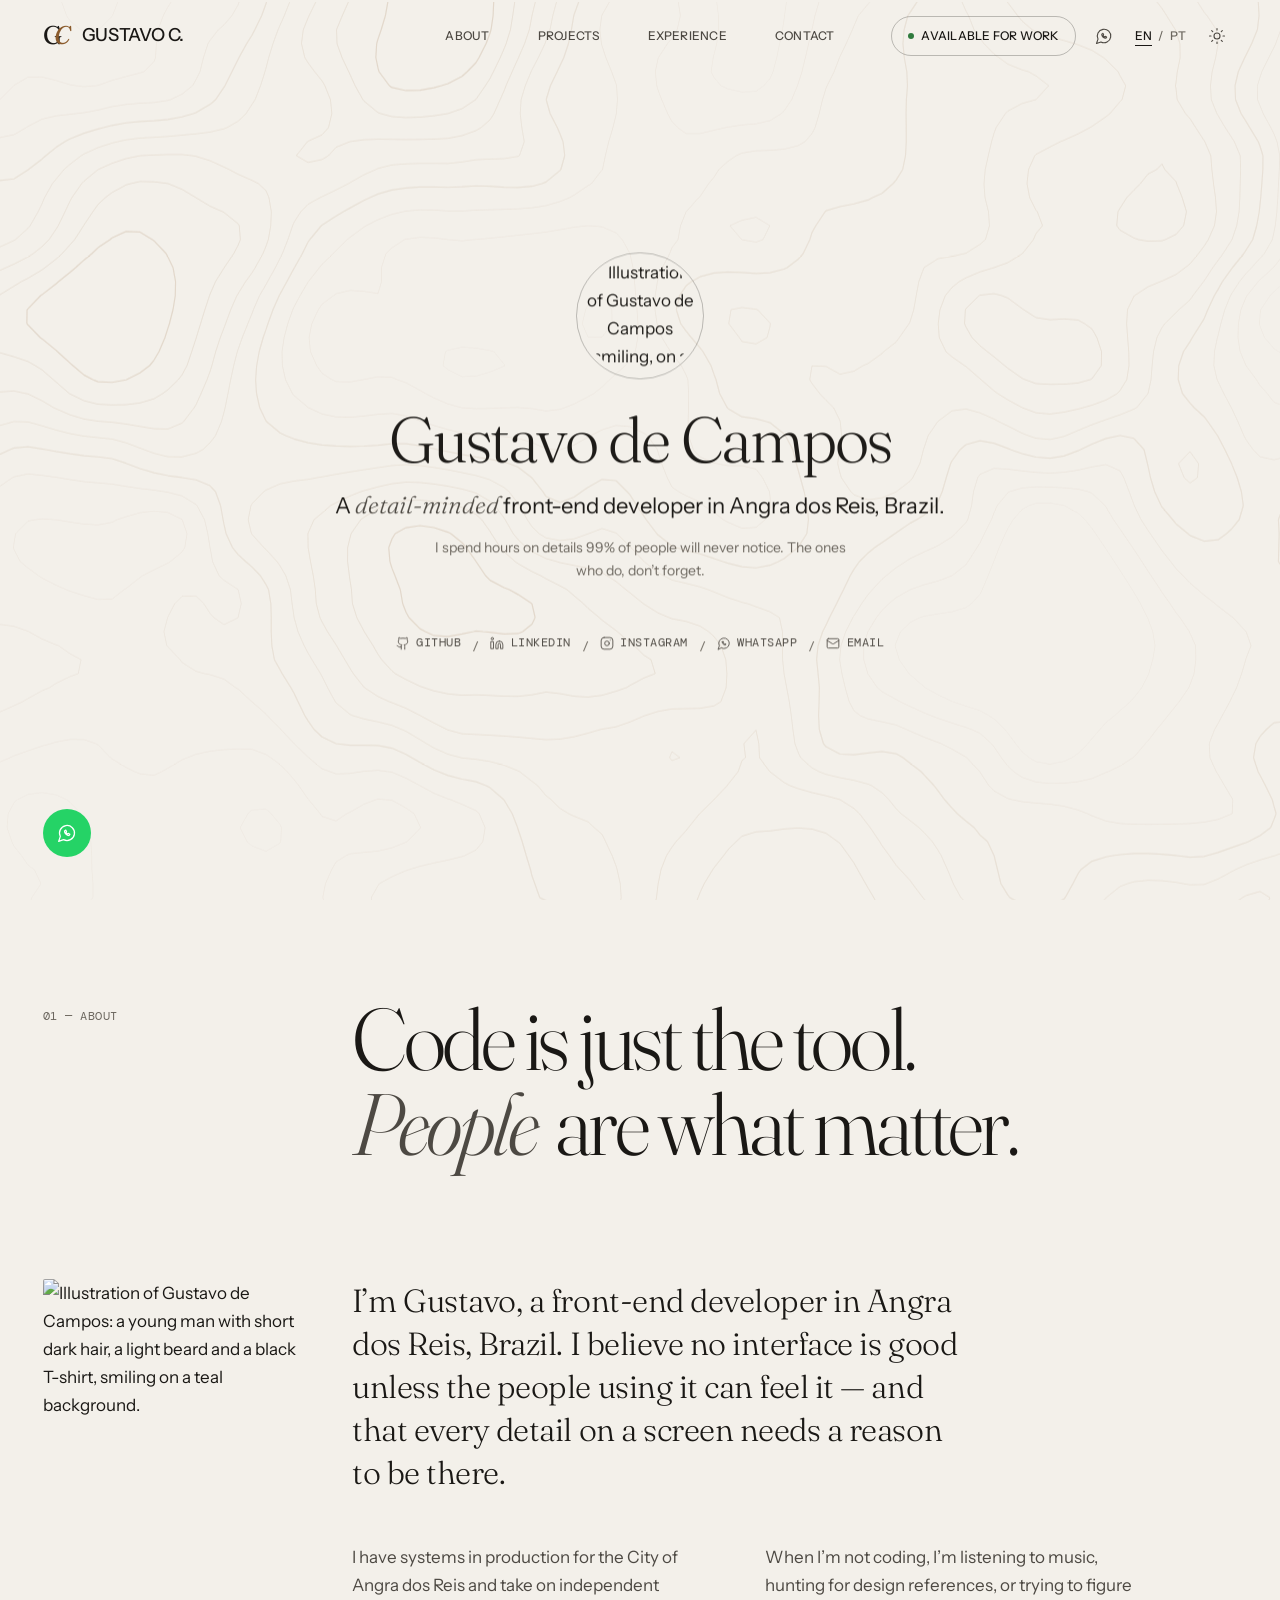
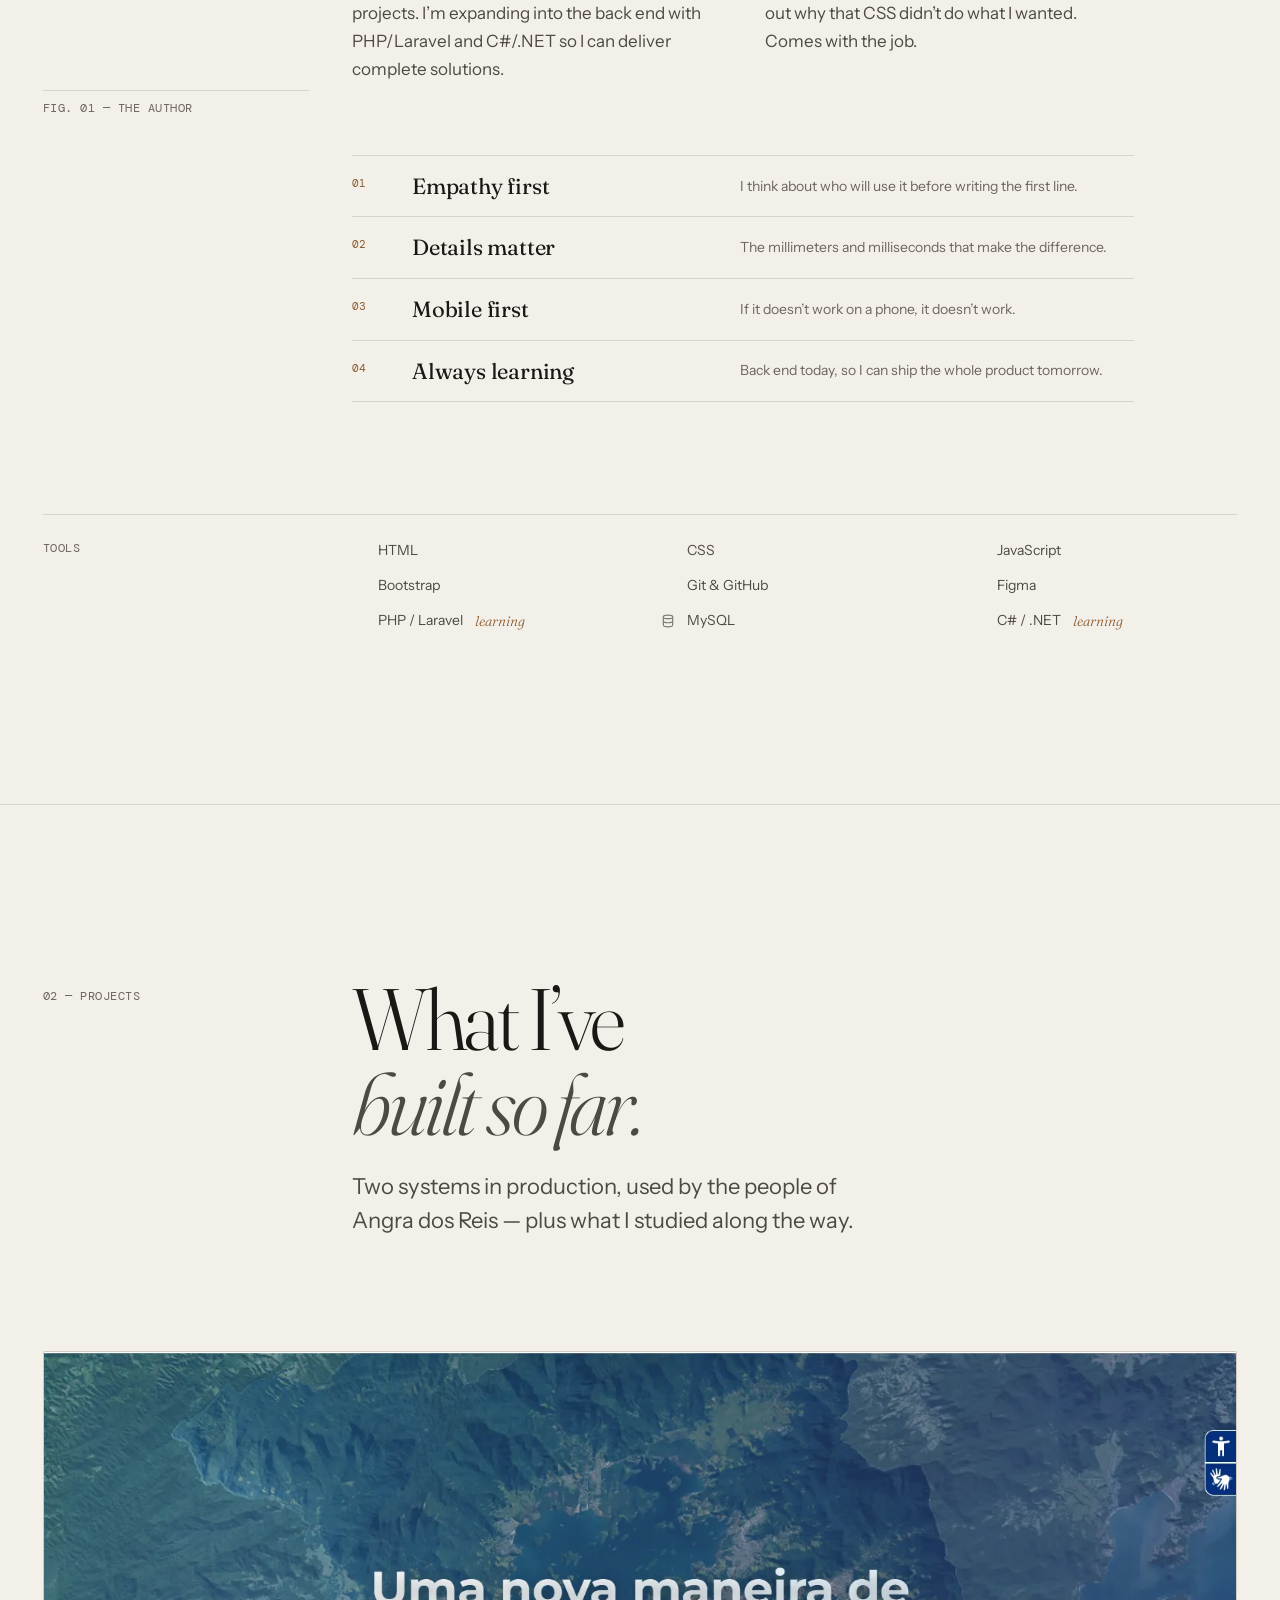
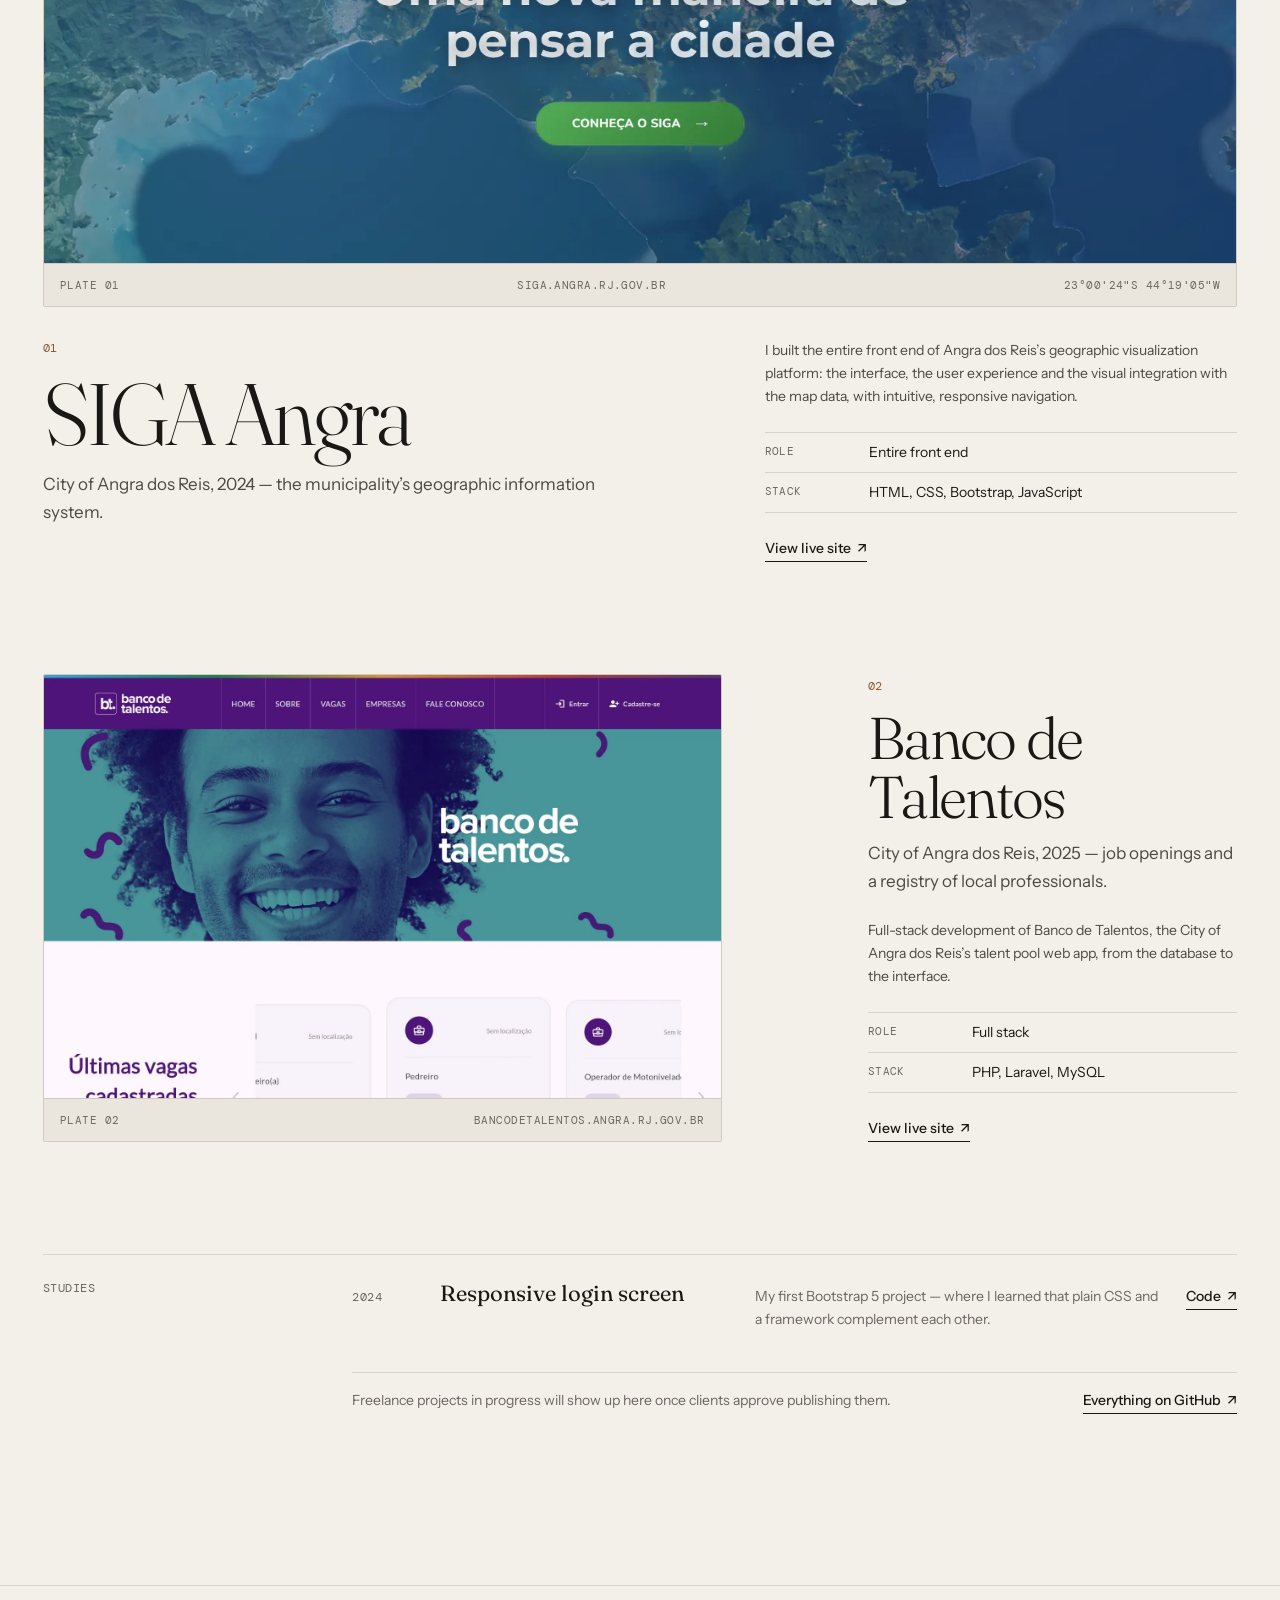
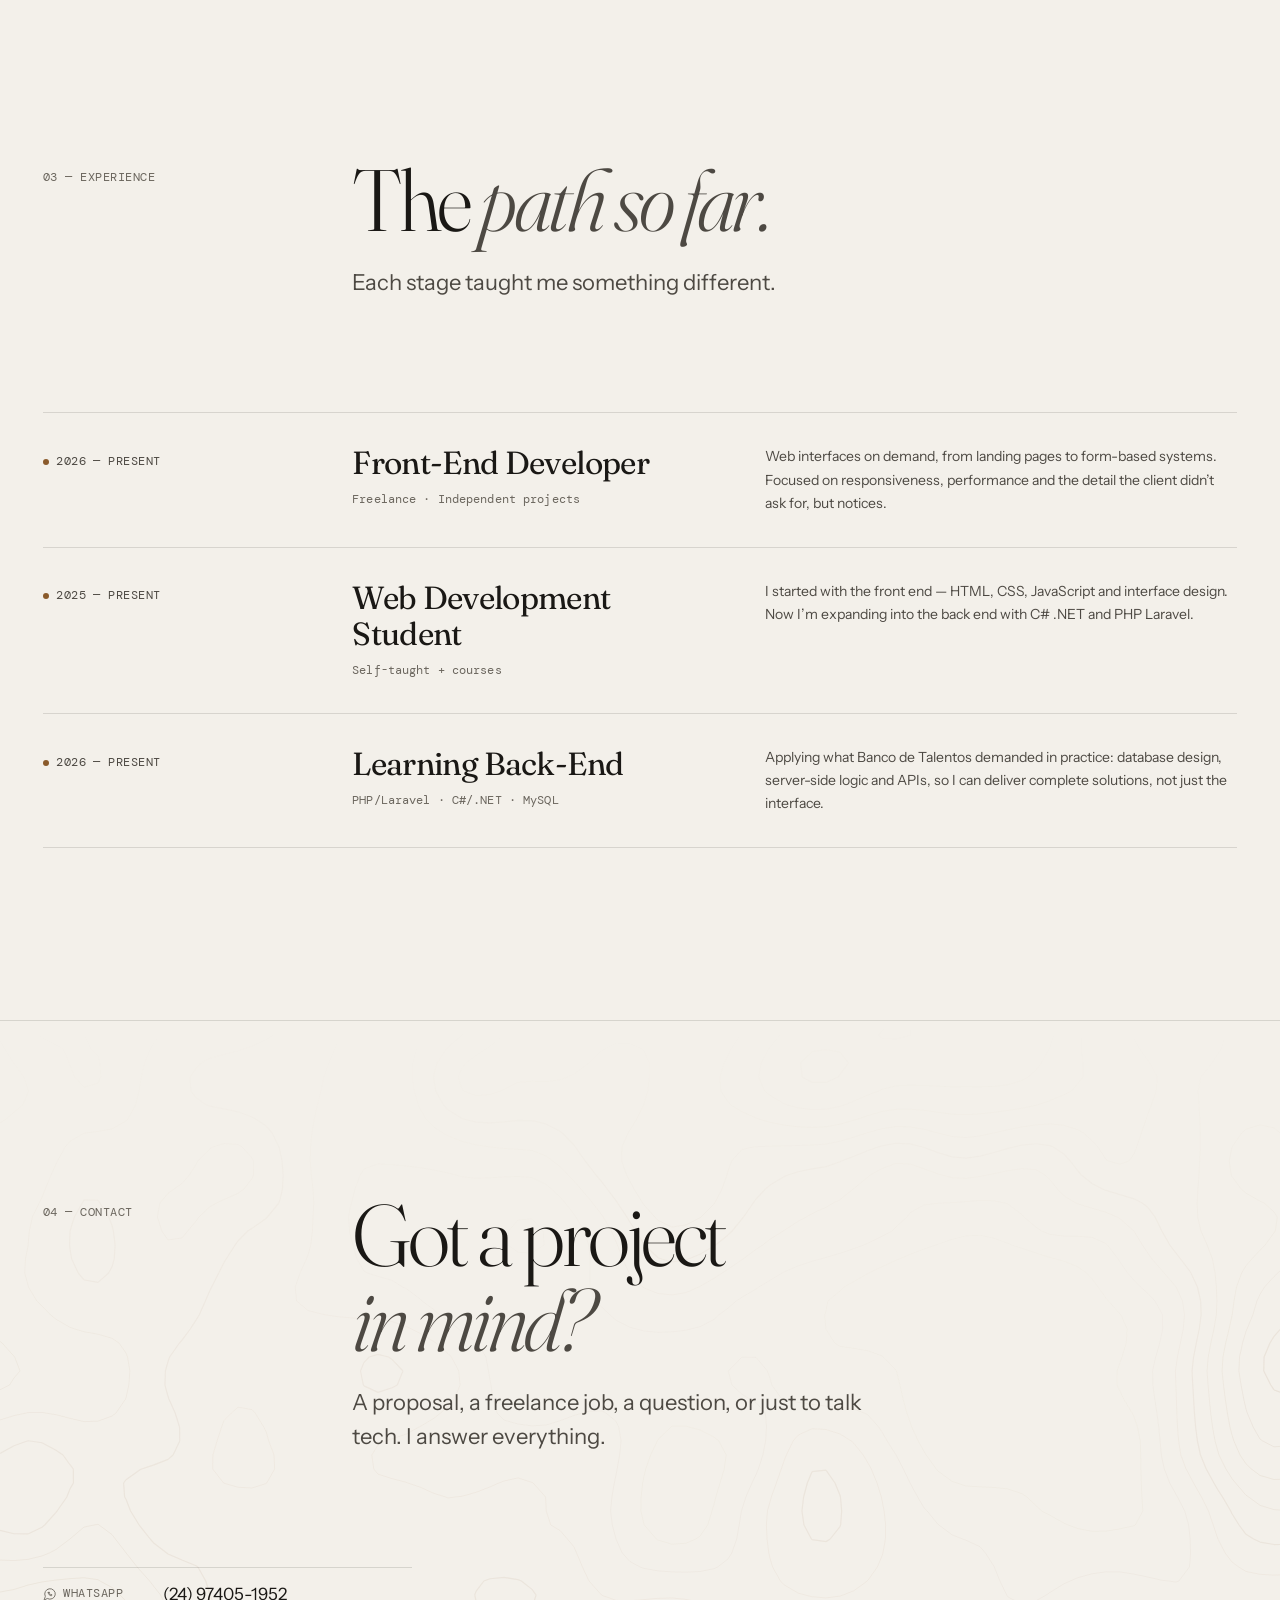
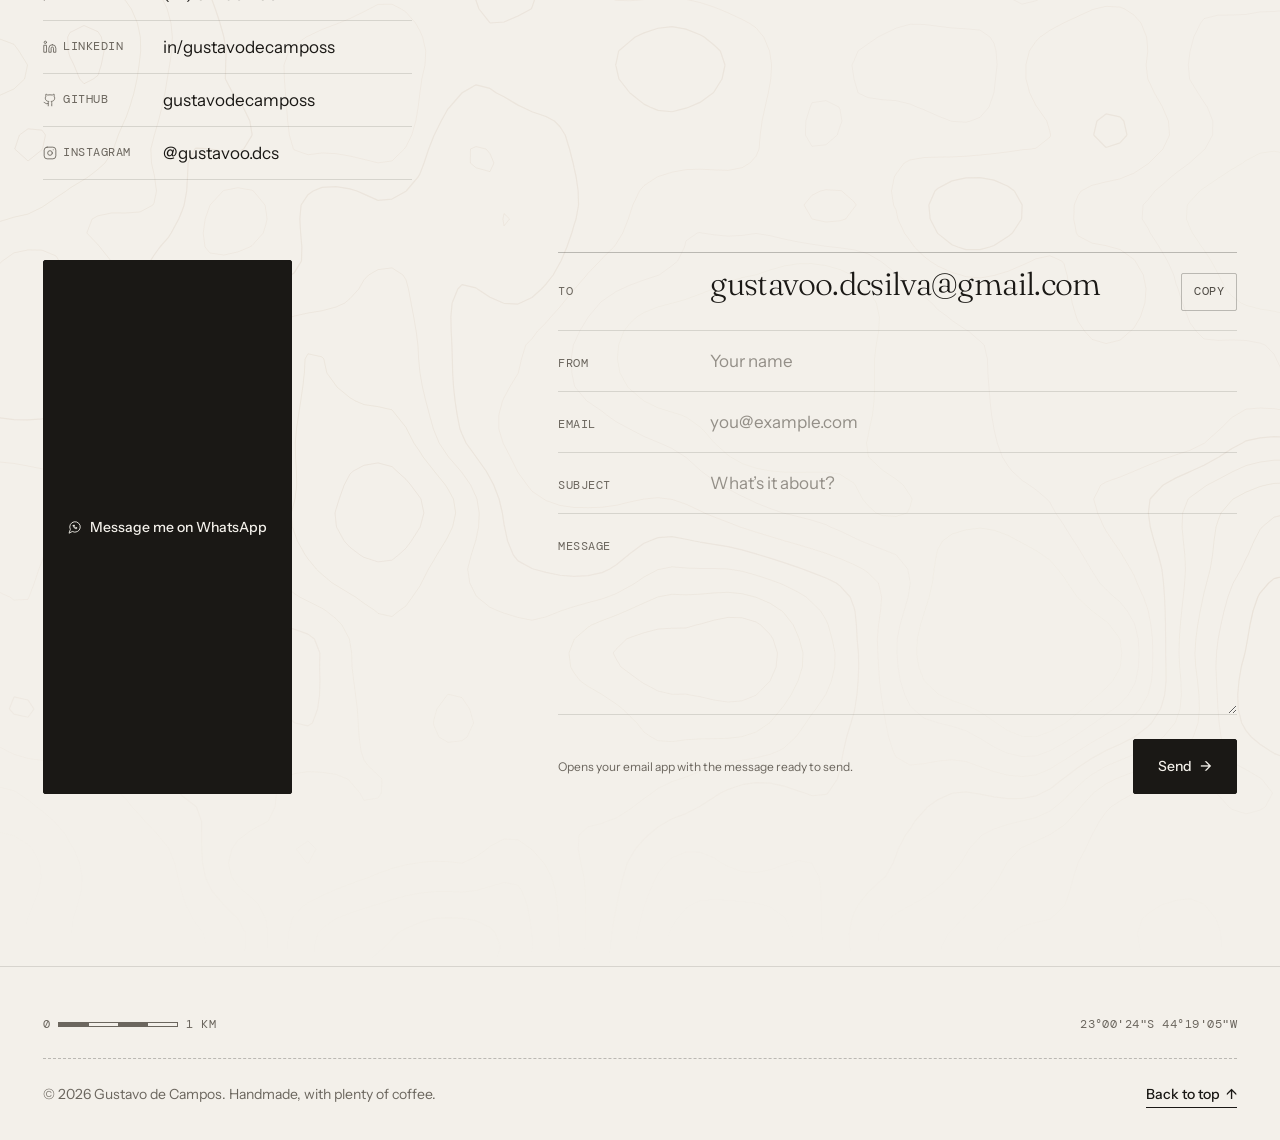
==== index.html @ 034ed523 "Add WhatsApp contact options in index.html, enhance styles for WhatsApp buttons in style.css, and up" ====
<!DOCTYPE html>
<html lang="en" data-theme="dark">

<head>
  <meta charset="UTF-8" />
  <meta name="viewport" content="width=device-width, initial-scale=1.0" />
  <!-- Textos em inglês (idioma padrão); i18n/*.js troca tudo que tem data-i18n* -->
  <title data-i18n="meta.title">Gustavo de Campos — Front-End Developer</title>
  <meta name="description" data-i18n-attr="content:meta.description"
    content="Gustavo de Campos is a front-end developer in Angra dos Reis, Brazil, building responsive, accessible web interfaces with care for the details." />
  <meta property="og:title" data-i18n-attr="content:meta.title" content="Gustavo de Campos — Front-End Developer" />
  <meta property="og:description" data-i18n-attr="content:meta.ogDescription" content="Responsive, accessible web interfaces, built with care for the details." />
  <meta property="og:type" content="website" />
  <meta property="og:locale" data-i18n-attr="content:meta.locale" content="en_US" />
  <meta property="og:locale:alternate" content="pt_BR" />
  <link rel="alternate" hreflang="en" href="https://gustavodecamposs.github.io/" />
  <link rel="alternate" hreflang="pt-BR" href="https://gustavodecamposs.github.io/?lang=pt" />
  <link rel="alternate" hreflang="x-default" href="https://gustavodecamposs.github.io/" />

  <link rel="preconnect" href="https://fonts.googleapis.com">
  <link rel="preconnect" href="https://fonts.gstatic.com" crossorigin>
  <link
    href="https://fonts.googleapis.com/css2?family=Fraunces:ital,opsz,wght@0,9..144,300..500;1,9..144,300..400&family=Instrument+Sans:wght@400..600&family=DM+Mono:wght@400;500&display=swap"
    rel="stylesheet">

  <!-- Tema, idioma e flags antes do CSS pintar -->
  <script>
    !function () {
      var d = document.documentElement;
      try {
        var s = localStorage.getItem('theme');
        d.setAttribute('data-theme', s || (matchMedia('(prefers-color-scheme: light)').matches ? 'light' : 'dark'));
        // Idioma: ?lang= na URL > escolha salva > inglês. Em PT, esconde a página até trocar os textos
        var q = /[?&]lang=(en|pt)\b/.exec(location.search);
        if ((q ? q[1] : localStorage.getItem('lang')) === 'pt') {
          d.lang = 'pt-BR';
          d.classList.add('i18n-pending');
          setTimeout(function () { d.classList.remove('i18n-pending'); }, 2500);
        }
      } catch (e) { }
      d.classList.add('js');
      if (!matchMedia('(prefers-reduced-motion: reduce)').matches) d.classList.add('motion');
    }();
  </script>

  <link rel="stylesheet" href="style.css" />
  <link rel="icon" href="./img/icone-portfolio.png" type="image/png" />
</head>

<body>
  <a class="skip-link" href="#conteudo" data-i18n="skip">Skip to content</a>

  <!-- Ícones de contato: traço fino, como os do tema. Usados com <use href="#i-..."> -->
  <svg width="0" height="0" style="position:absolute" aria-hidden="true">
    <symbol id="i-github" viewBox="0 0 24 24">
      <path d="M15 22v-4a4.8 4.8 0 0 0-1-3.5c3 0 6-2 6-5.5.08-1.25-.27-2.48-1-3.5.28-1.15.28-2.35 0-3.5 0 0-1 0-3 1.5-2.64-.5-5.36-.5-8 0C6 2 5 2 5 2c-.3 1.15-.3 2.35 0 3.5A5.4 5.4 0 0 0 4 9c0 3.5 3 5.5 6 5.5-.39.49-.68 1.05-.85 1.65-.17.6-.22 1.23-.15 1.85v4" />
      <path d="M9 18c-4.51 2-5-2-7-2" />
    </symbol>
    <symbol id="i-linkedin" viewBox="0 0 24 24">
      <path d="M16 8a6 6 0 0 1 6 6v7h-4v-7a2 2 0 0 0-4 0v7h-4v-7a6 6 0 0 1 6-6z" />
      <rect x="2" y="9" width="4" height="12" />
      <circle cx="4" cy="4" r="2" />
    </symbol>
    <symbol id="i-instagram" viewBox="0 0 24 24">
      <rect x="2" y="2" width="20" height="20" rx="5" />
      <circle cx="12" cy="12" r="4" />
      <path d="M17.5 6.5h.01" />
    </symbol>
    <symbol id="i-whatsapp" viewBox="0 0 24 24">
      <path d="M7.9 20A9 9 0 1 0 4 16.1L2 22z" />
      <path d="M9 9.5c0 3 2.5 5.5 5.5 5.5l1-1.5-2-1-1 .8a4 4 0 0 1-1.8-1.8l.8-1-1-2L9 9.5z" />
    </symbol>
    <symbol id="i-mail" viewBox="0 0 24 24">
      <rect x="2" y="4" width="20" height="16" rx="2" />
      <path d="m22 7-8.97 5.7a1.94 1.94 0 0 1-2.06 0L2 7" />
    </symbol>
    <symbol id="i-up" viewBox="0 0 24 24">
      <path d="M12 19V5M6 11l6-6 6 6" />
    </symbol>
  </svg>

  <!-- ─── HEADER ─────────────────────────────────────── -->
  <header class="site-header" id="siteHeader">
    <nav class="nav wrap" aria-label="Main" data-i18n-attr="aria-label:nav.label">
      <a class="brand" href="#inicio" aria-label="Gustavo de Campos, home" data-i18n-attr="aria-label:nav.home">
        <span class="brand-mark" aria-hidden="true">G<em>C</em></span>
        <span class="brand-name">Gustavo C.</span>
      </a>

      <ul class="nav-links">
        <li><a href="#sobre" data-nav data-i18n="nav.about">About</a></li>
        <li><a href="#projetos" data-nav data-i18n="nav.projects">Projects</a></li>
        <li><a href="#experiencia" data-nav data-i18n="nav.experience">Experience</a></li>
        <li><a href="#contato" data-nav data-i18n="nav.contact">Contact</a></li>
      </ul>

      <div class="nav-tools">
        <a class="nav-pill" href="#contato"><i aria-hidden="true"></i><span data-i18n="nav.available">Available for work</span></a>
        <a class="nav-wpp" href="https://wa.me/5524974051952?text=Hi%2C%20I%20saw%20your%20portfolio%20and%20would%20like%20to%20talk!"
          target="_blank" rel="noopener" aria-label="WhatsApp" data-i18n-attr="href:contact.whatsapp">
          <svg class="ico" aria-hidden="true"><use href="#i-whatsapp" /></svg>
        </a>
        <!-- Cada botão se anuncia no próprio idioma; aria-pressed marca o ativo -->
        <div class="lang" role="group" aria-label="Language" data-i18n-attr="aria-label:lang.label">
          <button class="lang-btn" type="button" data-lang="en" lang="en" aria-label="English" aria-pressed="true">EN</button>
          <span aria-hidden="true">/</span>
          <button class="lang-btn" type="button" data-lang="pt" lang="pt-BR" aria-label="Português" aria-pressed="false">PT</button>
        </div>
        <button class="theme-btn" id="themeToggle" type="button" aria-label="Switch to light theme">
          <svg class="i-moon" viewBox="0 0 24 24" aria-hidden="true">
            <path d="M20 14.5A8 8 0 0 1 9.5 4a8 8 0 1 0 10.5 10.5z" />
          </svg>
          <svg class="i-sun" viewBox="0 0 24 24" aria-hidden="true">
            <circle cx="12" cy="12" r="4" />
            <path d="M12 2v2M12 20v2M2 12h2M20 12h2M4.9 4.9l1.4 1.4M17.7 17.7l1.4 1.4M4.9 19.1l1.4-1.4M17.7 6.3l1.4-1.4" />
          </svg>
        </button>
        <button class="menu-btn" id="menuBtn" type="button" aria-expanded="false" aria-controls="mobileMenu">
          <span class="menu-btn-open" data-i18n="menu.open">Menu</span><span class="menu-btn-close" data-i18n="menu.close">Close</span>
        </button>
      </div>
    </nav>
  </header>

  <div class="mobile-menu" id="mobileMenu" hidden>
    <ol class="mobile-links">
      <li><a href="#sobre"><span class="mono">01</span><span data-i18n="nav.about">About</span></a></li>
      <li><a href="#projetos"><span class="mono">02</span><span data-i18n="nav.projects">Projects</span></a></li>
      <li><a href="#experiencia"><span class="mono">03</span><span data-i18n="nav.experience">Experience</span></a></li>
      <li><a href="#contato"><span class="mono">04</span><span data-i18n="nav.contact">Contact</span></a></li>
    </ol>
    <div class="mobile-foot mono">
      <a href="mailto:gustavoo.dcsilva@gmail.com">gustavoo.dcsilva@gmail.com</a>
      <span>23°00'24"S 44°19'05"W</span>
    </div>
  </div>

  <main id="conteudo">

    <!-- ─── HERO ─────────────────────────────────────── -->
    <section class="hero" id="inicio" aria-labelledby="hero-title">
      <!-- Fundo: estrelas na posição real do céu sobre Angra dos Reis neste momento -->
      <!-- Tema claro: no lugar do céu, o relevo em curvas de nível (de dia, o mapa) -->
      <div class="hero-bg" aria-hidden="true"><canvas id="stars"></canvas><canvas id="topo"></canvas></div>

      <div class="hero-stage wrap">
        <img class="hero-avatar" src="img/eu.webp" width="1024" height="1536" decoding="async" fetchpriority="high"
          alt="Illustration of Gustavo de Campos smiling, on a teal background." data-i18n-attr="alt:hero.avatarAlt" />

        <h1 class="hero-title" id="hero-title">
          <span class="hl-in" data-split>Gustavo de Campos</span>
        </h1>

        <p class="hero-role" data-i18n-html="hero.role">A <em>detail-minded</em> front-end developer in Angra dos Reis, Brazil.</p>
        <p class="hero-note" data-i18n="hero.note">I spend hours on details 99% of people will never notice. The ones who do, don’t forget.</p>

        <ul class="hero-links mono">
          <li><a href="https://github.com/gustavodecamposs" target="_blank" rel="noopener"><svg class="ico" aria-hidden="true"><use href="#i-github" /></svg>GitHub</a></li>
          <li><a href="https://www.linkedin.com/in/gustavodecamposs/" target="_blank" rel="noopener"><svg class="ico" aria-hidden="true"><use href="#i-linkedin" /></svg>LinkedIn</a></li>
          <li><a href="https://www.instagram.com/gustavoo.dcs/" target="_blank" rel="noopener"><svg class="ico" aria-hidden="true"><use href="#i-instagram" /></svg>Instagram</a></li>
          <li><a href="https://wa.me/5524974051952?text=Hi%2C%20I%20saw%20your%20portfolio%20and%20would%20like%20to%20talk!" target="_blank" rel="noopener" data-i18n-attr="href:contact.whatsapp"><svg class="ico" aria-hidden="true"><use href="#i-whatsapp" /></svg>WhatsApp</a></li>
          <li><a href="mailto:gustavoo.dcsilva@gmail.com"><svg class="ico" aria-hidden="true"><use href="#i-mail" /></svg><span data-i18n="contact.email">Email</span></a></li>
        </ul>
      </div>
    </section>

    <!-- ─── SOBRE ────────────────────────────────────── -->
    <section class="sec" id="sobre" aria-labelledby="sobre-title">
      <div class="wrap">
        <header class="sec-head" data-reveal>
          <p class="sec-index mono" data-i18n="about.index">01 — About</p>
          <h2 class="sec-title" id="sobre-title">
            <span class="ln"><span data-i18n="about.title1">Code is just the tool.</span></span>
            <span class="ln"><span data-i18n-html="about.title2"><em>People</em> are what matter.</span></span>
          </h2>
        </header>

        <div class="about">
          <figure class="about-fig" data-reveal>
            <img src="img/eu.webp" width="1024" height="1536" loading="lazy" decoding="async"
              alt="Illustration of Gustavo de Campos: a young man with short dark hair, a light beard and a black T-shirt, smiling on a teal background."
              data-i18n-attr="alt:about.photoAlt" />
            <figcaption class="mono" data-i18n="about.caption">Fig. 01 — the author</figcaption>
          </figure>

          <div class="about-text">
            <p class="about-lead" data-i18n="about.lead">
              I’m Gustavo, a front-end developer in Angra dos Reis, Brazil. I believe no interface is good unless
              the people using it can feel it — and that every detail on a screen needs a reason to be there.
            </p>
            <p data-i18n="about.p1">
              I have systems in production for the City of Angra dos Reis and take on independent projects. I’m
              expanding into the back end with PHP/Laravel and C#/.NET so I can deliver complete solutions.
            </p>
            <p data-i18n="about.p2">
              When I’m not coding, I’m listening to music, hunting for design references, or trying to figure out
              why that CSS didn’t do what I wanted. Comes with the job.
            </p>

            <ol class="principles">
              <li>
                <h3 data-i18n="about.pr1.title">Empathy first</h3>
                <p data-i18n="about.pr1.text">I think about who will use it before writing the first line.</p>
              </li>
              <li>
                <h3 data-i18n="about.pr2.title">Details matter</h3>
                <p data-i18n="about.pr2.text">The millimeters and milliseconds that make the difference.</p>
              </li>
              <li>
                <h3 data-i18n="about.pr3.title">Mobile first</h3>
                <p data-i18n="about.pr3.text">If it doesn’t work on a phone, it doesn’t work.</p>
              </li>
              <li>
                <h3 data-i18n="about.pr4.title">Always learning</h3>
                <p data-i18n="about.pr4.text">Back end today, so I can ship the whole product tomorrow.</p>
              </li>
            </ol>
          </div>
        </div>

        <div class="stack">
          <p class="stack-label mono" data-i18n="stack.label">Tools</p>
          <ul class="stack-list">
            <li><i style="--i:url(img/stack/html5.svg)" aria-hidden="true"></i>HTML</li>
            <li><i style="--i:url(img/stack/css3.svg)" aria-hidden="true"></i>CSS</li>
            <li><i style="--i:url(img/stack/javascript.svg)" aria-hidden="true"></i>JavaScript</li>
            <li><i style="--i:url(img/stack/bootstrap.svg)" aria-hidden="true"></i>Bootstrap</li>
            <li><i style="--i:url(img/stack/git.svg)" aria-hidden="true"></i>Git &amp; GitHub</li>
            <li><i style="--i:url(img/stack/figma.svg)" aria-hidden="true"></i>Figma</li>
            <li><i style="--i:url(img/stack/php.svg)" aria-hidden="true"></i>PHP / Laravel <em data-i18n="stack.learning">learning</em></li>
            <li><i style="--i:url(img/stack/sql.svg)" aria-hidden="true"></i>MySQL</li>
            <li><i style="--i:url(img/stack/dotnet.svg)" aria-hidden="true"></i>C# / .NET <em data-i18n="stack.learning">learning</em></li>
          </ul>
        </div>
      </div>
    </section>

    <!-- ─── PROJETOS ─────────────────────────────────── -->
    <section class="sec" id="projetos" aria-labelledby="projetos-title">
      <div class="wrap">
        <header class="sec-head" data-reveal>
          <p class="sec-index mono" data-i18n="projects.index">02 — Projects</p>
          <h2 class="sec-title" id="projetos-title">
            <span class="ln"><span data-i18n="projects.title1">What I’ve</span></span>
            <span class="ln"><span data-i18n-html="projects.title2"><em>built so far.</em></span></span>
          </h2>
          <p class="sec-lede" data-i18n="projects.lede">
            Two systems in production, used by the people of Angra dos Reis — plus what I studied along the way.
          </p>
        </header>

        <ol class="cases">

          <li class="case case--feature" data-reveal>
            <a class="plate" href="https://siga.angra.rj.gov.br/" target="_blank" rel="noopener" tabindex="-1" aria-hidden="true">
              <img src="img/projetos/siga.webp" width="1600" height="1000" loading="lazy" decoding="async" alt="" />
              <span class="plate-meta mono">
                <span data-i18n="projects.plate1">Plate 01</span><span>siga.angra.rj.gov.br</span><span>23°00'24"S 44°19'05"W</span>
              </span>
            </a>
            <div class="case-info">
              <div class="case-head">
                <p class="case-num mono">01</p>
                <h3 class="case-title">SIGA Angra</h3>
                <p class="case-kicker" data-i18n="siga.kicker">City of Angra dos Reis, 2024 — the municipality’s geographic information system.</p>
              </div>
              <div class="case-body">
                <p class="case-desc" data-i18n="siga.desc">
                  I built the entire front end of Angra dos Reis’s geographic visualization platform: the interface,
                  the user experience and the visual integration with the map data, with intuitive, responsive
                  navigation.
                </p>
                <dl class="facts">
                  <div><dt data-i18n="projects.role">Role</dt><dd data-i18n="siga.role">Entire front end</dd></div>
                  <div><dt data-i18n="projects.stack">Stack</dt><dd>HTML, CSS, Bootstrap, JavaScript</dd></div>
                </dl>
                <p class="case-links">
                  <a class="link-arrow" href="https://siga.angra.rj.gov.br/" target="_blank" rel="noopener" data-i18n-html="projects.live">View live site <span aria-hidden="true">↗</span></a>
                </p>
              </div>
            </div>
          </li>

          <li class="case" data-reveal>
            <a class="plate" href="https://bancodetalentos.angra.rj.gov.br/home/" target="_blank" rel="noopener" tabindex="-1" aria-hidden="true">
              <img src="img/projetos/banco-talentos.webp" width="1600" height="1000" loading="lazy" decoding="async" alt="" />
              <span class="plate-meta mono">
                <span data-i18n="projects.plate2">Plate 02</span><span>bancodetalentos.angra.rj.gov.br</span>
              </span>
            </a>
            <div class="case-info">
              <div class="case-head">
                <p class="case-num mono">02</p>
                <h3 class="case-title">Banco de Talentos</h3>
                <p class="case-kicker" data-i18n="talentos.kicker">City of Angra dos Reis, 2025 — job openings and a registry of local professionals.</p>
              </div>
              <div class="case-body">
                <p class="case-desc" data-i18n="talentos.desc">
                  Full-stack development of Banco de Talentos, the City of Angra dos Reis’s talent pool web app,
                  from the database to the interface.
                </p>
                <dl class="facts">
                  <div><dt data-i18n="projects.role">Role</dt><dd data-i18n="talentos.role">Full stack</dd></div>
                  <div><dt data-i18n="projects.stack">Stack</dt><dd>PHP, Laravel, MySQL</dd></div>
                </dl>
                <p class="case-links">
                  <a class="link-arrow" href="https://bancodetalentos.angra.rj.gov.br/home/" target="_blank" rel="noopener" data-i18n-html="projects.live">View live site <span aria-hidden="true">↗</span></a>
                </p>
              </div>
            </div>
          </li>

        </ol>

        <div class="studies">
          <p class="studies-label mono" data-i18n="studies.label">Studies</p>
          <ul class="studies-list">
            <li>
              <span class="study-year mono">2024</span>
              <span class="study-title" data-i18n="studies.loginTitle">Responsive login screen</span>
              <span class="study-note" data-i18n="studies.loginNote">My first Bootstrap 5 project — where I learned that plain CSS and a framework complement each other.</span>
              <a class="link-arrow" href="https://github.com/gustavodecamposs/Projeto-tela-de-login-com-bootstrap" target="_blank" rel="noopener" data-i18n-html="studies.code">Code <span aria-hidden="true">↗</span></a>
            </li>
          </ul>
          <p class="studies-foot">
            <span data-i18n="studies.foot">Freelance projects in progress will show up here once clients approve publishing them.</span>
            <a class="link-arrow" href="https://github.com/gustavodecamposs" target="_blank" rel="noopener" data-i18n-html="studies.github">Everything on GitHub <span aria-hidden="true">↗</span></a>
          </p>
        </div>
      </div>
    </section>

    <!-- ─── EXPERIÊNCIA ──────────────────────────────── -->
    <section class="sec" id="experiencia" aria-labelledby="exp-title">
      <div class="wrap">
        <header class="sec-head" data-reveal>
          <p class="sec-index mono" data-i18n="exp.index">03 — Experience</p>
          <h2 class="sec-title" id="exp-title">
            <span class="ln"><span data-i18n-html="exp.title">The <em>path so far.</em></span></span>
          </h2>
          <p class="sec-lede" data-i18n="exp.lede">Each stage taught me something different.</p>
        </header>

        <ol class="ledger">
          <li class="ledger-row is-current">
            <p class="ledger-period mono" data-i18n="exp.present2026">2026 — present</p>
            <div class="ledger-role">
              <h3 data-i18n="exp.job1.role">Front-End Developer</h3>
              <p class="mono" data-i18n="exp.job1.meta">Freelance · Independent projects</p>
            </div>
            <p class="ledger-desc" data-i18n="exp.job1.desc">
              Web interfaces on demand, from landing pages to form-based systems. Focused on responsiveness,
              performance and the detail the client didn’t ask for, but notices.
            </p>
          </li>
          <li class="ledger-row is-current">
            <p class="ledger-period mono" data-i18n="exp.present2025">2025 — present</p>
            <div class="ledger-role">
              <h3 data-i18n="exp.job2.role">Web Development Student</h3>
              <p class="mono" data-i18n="exp.job2.meta">Self-taught + courses</p>
            </div>
            <p class="ledger-desc" data-i18n="exp.job2.desc">
              I started with the front end — HTML, CSS, JavaScript and interface design. Now I’m expanding into
              the back end with C# .NET and PHP Laravel.
            </p>
          </li>
          <li class="ledger-row is-current">
            <p class="ledger-period mono" data-i18n="exp.present2026">2026 — present</p>
            <div class="ledger-role">
              <h3 data-i18n="exp.job3.role">Learning Back-End</h3>
              <p class="mono" data-i18n="exp.job3.meta">PHP/Laravel · C#/.NET · MySQL</p>
            </div>
            <p class="ledger-desc" data-i18n="exp.job3.desc">
              Applying what Banco de Talentos demanded in practice: database design, server-side logic and
              APIs, so I can deliver complete solutions, not just the interface.
            </p>
          </li>
        </ol>
      </div>
    </section>

    <!-- ─── CONTATO ──────────────────────────────────── -->
    <section class="sec contact" id="contato" aria-labelledby="contato-title">
      <video class="contact-bg" muted loop playsinline preload="none" aria-hidden="true"
        data-src="video/ocean-night.mp4"></video>
      <canvas id="topoContact" aria-hidden="true"></canvas>
      <div class="wrap">
        <header class="sec-head" data-reveal>
          <p class="sec-index mono" data-i18n="contact.index">04 — Contact</p>
          <h2 class="sec-title" id="contato-title">
            <span class="ln"><span data-i18n="contact.title1">Got a project</span></span>
            <span class="ln"><span data-i18n-html="contact.title2"><em>in mind?</em></span></span>
          </h2>
          <p class="sec-lede" data-i18n="contact.lede">
            A proposal, a freelance job, a question, or just to talk tech. I answer everything.
          </p>
        </header>

        <div class="contact-grid">
          <dl class="channels">
            <div>
              <dt class="mono"><svg class="ico" aria-hidden="true"><use href="#i-whatsapp" /></svg>WhatsApp</dt>
              <dd><a href="https://wa.me/5524974051952?text=Hi%2C%20I%20saw%20your%20portfolio%20and%20would%20like%20to%20talk!" target="_blank" rel="noopener" data-i18n-attr="href:contact.whatsapp">(24) 97405-1952</a></dd>
            </div>
            <div>
              <dt class="mono"><svg class="ico" aria-hidden="true"><use href="#i-linkedin" /></svg>LinkedIn</dt>
              <dd><a href="https://www.linkedin.com/in/gustavodecamposs/" target="_blank" rel="noopener">in/gustavodecamposs</a></dd>
            </div>
            <div>
              <dt class="mono"><svg class="ico" aria-hidden="true"><use href="#i-github" /></svg>GitHub</dt>
              <dd><a href="https://github.com/gustavodecamposs" target="_blank" rel="noopener">gustavodecamposs</a></dd>
            </div>
            <div>
              <dt class="mono"><svg class="ico" aria-hidden="true"><use href="#i-instagram" /></svg>Instagram</dt>
              <dd><a href="https://www.instagram.com/gustavoo.dcs/" target="_blank" rel="noopener">@gustavoo.dcs</a></dd>
            </div>
          </dl>

          <!-- Resposta mais rápida: manda direto pro app, sem passar pelo formulário -->
          <a class="btn contact-whatsapp" href="https://wa.me/5524974051952?text=Hi%2C%20I%20saw%20your%20portfolio%20and%20would%20like%20to%20talk!"
            target="_blank" rel="noopener" data-i18n-attr="href:contact.whatsapp">
            <svg class="ico" aria-hidden="true"><use href="#i-whatsapp" /></svg>
            <span data-i18n="contact.whatsappCta">Message me on WhatsApp</span>
          </a>

          <!-- O formulário é um rascunho de e-mail: enviar abre o app de e-mail com tudo preenchido -->
          <form class="letter" id="contactForm">
            <div class="letter-row letter-row--to">
              <span class="letter-k mono" data-i18n="contact.to">To</span>
              <a class="letter-to" href="mailto:gustavoo.dcsilva@gmail.com">gustavoo.dcsilva@gmail.com</a>
              <button class="copy-btn mono" type="button" id="copyMail" data-copy="gustavoo.dcsilva@gmail.com" data-i18n="contact.copy">Copy</button>
              <span class="sr-only" id="copyStatus" aria-live="polite"></span>
            </div>
            <div class="letter-row">
              <label class="letter-k mono" for="nome" data-i18n="contact.from">From</label>
              <input type="text" id="nome" name="nome" autocomplete="name" placeholder="Your name" data-i18n-attr="placeholder:contact.namePh" required />
            </div>
            <div class="letter-row">
              <label class="letter-k mono" for="email" data-i18n="contact.email">Email</label>
              <input type="email" id="email" name="email" autocomplete="email" placeholder="you@example.com" data-i18n-attr="placeholder:contact.emailPh" required />
            </div>
            <div class="letter-row">
              <label class="letter-k mono" for="assunto" data-i18n="contact.subject">Subject</label>
              <input type="text" id="assunto" name="assunto" autocomplete="off" placeholder="What’s it about?" data-i18n-attr="placeholder:contact.subjectPh" />
            </div>
            <div class="letter-row letter-row--msg">
              <label class="letter-k mono" for="mensagem" data-i18n="contact.message">Message</label>
              <textarea id="mensagem" name="mensagem" rows="6" required></textarea>
            </div>
            <div class="letter-foot">
              <p class="form-note" data-i18n="contact.note">Opens your email app with the message ready to send.</p>
              <button type="submit" class="btn" id="sendBtn" data-i18n-html="contact.send">Send <span aria-hidden="true">→</span></button>
            </div>
          </form>
        </div>
      </div>
    </section>

  </main>

  <!-- Aparece quando o hero sai da tela -->
  <a class="to-top" id="toTop" href="#inicio" aria-label="Back to top" data-i18n-attr="aria-label:top.label">
    <svg class="ico" aria-hidden="true"><use href="#i-up" /></svg>
  </a>

  <!-- Fixo, sempre visível; canto oposto ao voltar-ao-topo -->
  <a class="wpp-fab" href="https://wa.me/5524974051952?text=Hi%2C%20I%20saw%20your%20portfolio%20and%20would%20like%20to%20talk!"
    target="_blank" rel="noopener" aria-label="Talk on WhatsApp" data-i18n-attr="href:contact.whatsapp;aria-label:contact.whatsappCta">
    <svg class="ico" aria-hidden="true"><use href="#i-whatsapp" /></svg>
  </a>

  <footer class="site-footer">
    <div class="wrap">
      <div class="footer-map mono" aria-hidden="true">
        <span class="map-scale">0 <span class="map-scale-bar"><i></i><i></i><i></i><i></i></span> 1 km</span>
        <span>23°00'24"S 44°19'05"W</span>
      </div>
      <div class="footer-row">
        <p class="footer-copy" data-i18n="footer.copy">© 2026 Gustavo de Campos. Handmade, with plenty of coffee.</p>
        <a class="link-arrow" href="#inicio" data-i18n-html="footer.top">Back to top <span aria-hidden="true">↑</span></a>
      </div>
    </div>
  </footer>

  <!-- Um arquivo por idioma; para adicionar outro, crie i18n/xx.js e um botão .lang-btn -->
  <script src="i18n/en.js"></script>
  <script src="i18n/pt.js"></script>
  <script src="scripts.js"></script>
</body>

</html>
---- style.css ----
/* ─────────────────────────────────────────────────────
   Gustavo de Campos — portfólio
   Direção: atlas / caderno de campo. Tipografia faz o trabalho;
   a cor de destaque aparece só onde há estado ou ação.
   ───────────────────────────────────────────────────── */

/* ─── TOKENS ─────────────────────────────────────── */
:root,
[data-theme="dark"] {
  --bg: #0e0d0c;
  --bg-2: #161513;
  --ink: #ece8e1;
  --ink-2: #aca79e;
  --ink-3: #8c877e;
  --line: rgba(236, 232, 225, 0.12);
  --line-2: rgba(236, 232, 225, 0.24);
  --accent: #c9a06f;
  --accent-rgb: 201, 160, 111;
  --ink-rgb: 236, 232, 225;
  --live: #7fbf8a;
  color-scheme: dark;
}

[data-theme="light"] {
  --bg: #f3f0ea;
  --bg-2: #eae6de;
  --ink: #1a1815;
  --ink-2: #4d4943;
  --ink-3: #6b665e;
  --line: rgba(26, 24, 21, 0.13);
  --line-2: rgba(26, 24, 21, 0.26);
  --accent: #8a5a2b;
  --accent-rgb: 150, 102, 56;
  --ink-rgb: 26, 24, 21;
  --live: #2f7a3d;
  color-scheme: light;
}

:root {
  --f-display: 'Fraunces', Georgia, 'Times New Roman', serif;
  --f-body: 'Instrument Sans', system-ui, -apple-system, 'Segoe UI', sans-serif;
  --f-mono: 'DM Mono', ui-monospace, 'Cascadia Mono', monospace;

  /* Escala tipográfica (razão ~1.25, fluida nos passos grandes) */
  --t-xs: 0.75rem;
  --t-sm: 0.875rem;
  --t-md: 1.0625rem;
  --t-lg: clamp(1.1875rem, 1.1rem + 0.35vw, 1.375rem);
  --t-xl: clamp(1.5rem, 1.25rem + 1vw, 2rem);
  --t-2xl: clamp(2.25rem, 1.6rem + 2.6vw, 3.75rem);
  --t-3xl: clamp(2.75rem, 1.6rem + 4.8vw, 6rem);

  /* Espaço (base 4px) */
  --s-1: 0.25rem;
  --s-2: 0.5rem;
  --s-3: 0.75rem;
  --s-4: 1rem;
  --s-5: 1.5rem;
  --s-6: 2rem;
  --s-7: 3rem;
  --s-8: 4.5rem;
  --s-9: 7rem;
  --sec-space: clamp(6rem, 3.5rem + 9vw, 11rem);

  --max: 1320px;
  --gutter: clamp(1.25rem, 0.6rem + 2.6vw, 2.75rem);
  --radius: 2px;

  --ease: cubic-bezier(0.19, 1, 0.22, 1);
  --fast: 0.2s;
  --slow: 1.1s;
}

/* ─── BASE ───────────────────────────────────────── */
*,
*::before,
*::after {
  box-sizing: border-box;
  margin: 0;
  padding: 0;
}

html {
  scroll-behavior: smooth;
  scroll-padding-top: 5rem;
  -webkit-text-size-adjust: 100%;
}

body {
  background: var(--bg);
  color: var(--ink);
  font: 400 var(--t-md)/1.65 var(--f-body);
  -webkit-font-smoothing: antialiased;
  text-rendering: optimizeLegibility;
  overflow-x: clip;
  transition: background-color 0.4s ease, color 0.4s ease;
}

img,
svg,
video,
canvas {
  display: block;
  max-width: 100%;
}

a {
  color: inherit;
  text-decoration: none;
}

button,
input,
textarea {
  font: inherit;
  color: inherit;
}

button {
  background: none;
  border: 0;
  cursor: pointer;
}

ol,
ul {
  list-style: none;
}

em {
  font-style: italic;
}

::selection {
  background: rgba(var(--accent-rgb), 0.35);
  color: var(--ink);
}

:focus-visible {
  outline: 2px solid var(--accent);
  outline-offset: 3px;
  border-radius: var(--radius);
}

.sr-only {
  position: absolute;
  width: 1px;
  height: 1px;
  overflow: hidden;
  clip: rect(0 0 0 0);
  white-space: nowrap;
}

.skip-link {
  position: fixed;
  top: var(--s-3);
  left: var(--s-3);
  z-index: 200;
  padding: var(--s-2) var(--s-4);
  background: var(--ink);
  color: var(--bg);
  font-size: var(--t-sm);
  transform: translateY(-200%);
}

.skip-link:focus {
  transform: none;
}

.wrap {
  width: 100%;
  max-width: var(--max);
  margin-inline: auto;
  padding-inline: var(--gutter);
}

.mono {
  font-family: var(--f-mono);
  font-size: var(--t-xs);
  font-weight: 400;
  letter-spacing: 0.04em;
  text-transform: uppercase;
}

/* Link com seta: sublinhado que cresce no hover */
.link-arrow {
  display: inline-flex;
  align-items: baseline;
  gap: 0.45em;
  font-weight: 500;
  padding-bottom: 2px;
  background: linear-gradient(currentColor, currentColor) left bottom / 100% 1px no-repeat;
  transition: background-size 0.45s var(--ease), color var(--fast);
}

.link-arrow span {
  display: inline-block;
  transition: transform 0.45s var(--ease);
}

.link-arrow:hover {
  color: var(--accent);
  background-size: 0% 1px;
  background-position: right bottom;
}

.link-arrow:hover span {
  transform: translate(2px, 1px);
}

/* Ícone de linha (sprite no topo do HTML): herda a cor do texto */
.ico {
  flex: none;
  width: 14px;
  height: 14px;
  fill: none;
  stroke: currentColor;
  stroke-width: 1.5;
  stroke-linecap: round;
  stroke-linejoin: round;
}

/* Voltar ao topo: aparece quando o hero sai; mesmo hover do botão "disponível" */
.to-top {
  position: fixed;
  right: var(--gutter);
  bottom: var(--gutter);
  z-index: 80;
  display: grid;
  place-items: center;
  width: 2.75rem;
  height: 2.75rem;
  border: 1px solid var(--line-2);
  border-radius: 50%;
  background: var(--bg);
  color: var(--ink-2);
  opacity: 0;
  visibility: hidden;
  transform: translateY(0.5rem);
  transition: opacity 0.35s ease, transform 0.5s var(--ease), visibility 0.35s,
    background-color var(--fast), color var(--fast), border-color var(--fast);
}

.to-top.is-visible {
  opacity: 1;
  visibility: visible;
  transform: none;
}

.to-top:hover {
  background: var(--ink);
  border-color: var(--ink);
  color: var(--bg);
}

.to-top .ico {
  width: 16px;
  height: 16px;
}

/* WhatsApp fixo: canto oposto ao voltar-ao-topo, sempre visível.
   Única cor de marca no site — convenção reconhecida, não decoração */
.wpp-fab {
  position: fixed;
  left: var(--gutter);
  bottom: var(--gutter);
  z-index: 80;
  display: grid;
  place-items: center;
  width: 3rem;
  height: 3rem;
  border-radius: 50%;
  background: #25d366;
  color: #fff;
  transition: transform 0.3s var(--ease);
}

.wpp-fab:hover {
  transform: scale(1.08);
}

.wpp-fab .ico {
  width: 20px;
  height: 20px;
  stroke: #fff;
}

/* Botão de WhatsApp dentro do Contato: mesma coluna da lista de canais, logo abaixo dela */
.contact-whatsapp {
  grid-column: 1 / 5;
  justify-self: start;
  margin-top: var(--s-2);
}

.contact-whatsapp:hover {
  background: #25d366;
  border-color: #25d366;
  color: #fff;
}

.btn {
  display: inline-flex;
  align-items: center;
  gap: 0.6em;
  padding: 0.95rem 1.5rem;
  border: 1px solid var(--ink);
  border-radius: var(--radius);
  background: var(--ink);
  color: var(--bg);
  font-weight: 500;
  font-size: var(--t-sm);
  transition: background-color var(--fast), color var(--fast), border-color var(--fast);
}

.btn:hover {
  background: transparent;
  color: var(--ink);
}

.btn:disabled {
  opacity: 0.6;
  cursor: progress;
}

/* ─── HEADER ─────────────────────────────────────── */
.site-header {
  position: fixed;
  inset: 0 0 auto;
  z-index: 100;
  border-bottom: 1px solid transparent;
  transition: background-color 0.35s ease, border-color 0.35s ease;
}

.site-header.is-solid {
  background: color-mix(in srgb, var(--bg) 90%, transparent);
  -webkit-backdrop-filter: blur(10px);
  backdrop-filter: blur(10px);
  border-bottom-color: var(--line);
}

/* Três colunas: marca | links centrados | ações */
.nav {
  display: grid;
  grid-template-columns: 1fr auto 1fr;
  align-items: center;
  gap: var(--s-6);
  height: 4.5rem;
}

.brand {
  display: inline-flex;
  align-items: center;
  gap: var(--s-3);
  justify-self: start;
}

.brand-mark {
  font: 400 1.6rem/1 var(--f-display);
  letter-spacing: -0.02em;
}

.brand-mark em {
  margin-left: -0.28em;
  color: var(--accent);
}

.brand-name {
  white-space: nowrap;
  font-size: 1.125rem;
  font-weight: 500;
  letter-spacing: -0.02em;
  text-transform: uppercase;
}

.nav-links {
  display: flex;
  gap: var(--s-7);
}

.nav-links a {
  position: relative;
  display: inline-flex;
  padding-block: var(--s-2);
  font-size: 0.75rem;
  font-weight: 500;
  letter-spacing: 0.02em;
  text-transform: uppercase;
  color: var(--ink-2);
  transition: color var(--fast);
}

.nav-links a:hover,
.nav-links a.is-active {
  color: var(--ink);
}

.nav-pill {
  display: inline-flex;
  align-items: center;
  gap: 0.6em;
  padding: 0.55rem 1rem;
  border: 1px solid var(--line-2);
  border-radius: 100px;
  font-size: 0.75rem;
  font-weight: 500;
  letter-spacing: 0.02em;
  text-transform: uppercase;
  white-space: nowrap;
  transition: background-color var(--fast), color var(--fast), border-color var(--fast), opacity 0.18s ease;
}

.nav-pill i {
  width: 6px;
  height: 6px;
  border-radius: 50%;
  background: var(--live);
}

.nav-pill:hover {
  background: var(--ink);
  border-color: var(--ink);
  color: var(--bg);
}

/* WhatsApp no nav: mesmo padrão do botão de tema, ícone só */
.nav-wpp {
  display: grid;
  place-items: center;
  width: 2.5rem;
  height: 2.5rem;
  color: var(--ink-2);
  transition: color var(--fast), opacity 0.18s ease;
}

.nav-wpp:hover {
  color: var(--ink);
}

.nav-wpp .ico {
  width: 18px;
  height: 18px;
}

.nav-links a::after {
  content: '';
  position: absolute;
  left: 0;
  right: 0;
  bottom: 0;
  height: 1px;
  background: currentColor;
  transform: scaleX(0);
  transform-origin: right;
  transition: transform 0.45s var(--ease);
}

.nav-links a.is-active::after {
  transform: scaleX(1);
  transform-origin: left;
}

.nav-tools {
  display: flex;
  align-items: center;
  justify-self: end;
  gap: var(--s-2);
}

/* Idioma: EN / PT com a mesma voz dos links do nav. O ativo ganha tinta cheia
   e o sublinhado do link ativo, para não depender só da cor */
.lang {
  display: flex;
  align-items: center;
  gap: 0.2em;
  font-size: 0.75rem;
  font-weight: 500;
  letter-spacing: 0.02em;
  color: var(--ink-3);
}

.lang-btn {
  position: relative;
  min-height: 2.5rem;
  padding-inline: 0.3em;
  color: var(--ink-3);
  transition: color var(--fast);
}

.lang-btn:hover,
.lang-btn[aria-pressed="true"] {
  color: var(--ink);
}

.lang-btn::after {
  content: '';
  position: absolute;
  left: 0.3em;
  right: 0.3em;
  bottom: 0.6rem;
  height: 1px;
  background: currentColor;
  transform: scaleX(0);
  transform-origin: right;
  transition: transform 0.45s var(--ease);
}

.lang-btn[aria-pressed="true"]::after {
  transform: scaleX(1);
  transform-origin: left;
}

/* Troca de idioma: o texto some e volta rápido, sem mexer no layout */
.motion main,
.motion .site-footer,
.motion .nav-links {
  transition: opacity 0.18s ease;
}

.is-switching main,
.is-switching .site-footer,
.is-switching .nav-links,
.is-switching .nav-pill,
.is-switching .nav-wpp {
  opacity: 0;
}

/* Visita em PT: esconde a página até os textos em português entrarem (evita piscar o inglês) */
.i18n-pending body {
  visibility: hidden;
}

.theme-btn {
  position: relative;
  display: grid;
  place-items: center;
  width: 2.5rem;
  height: 2.5rem;
  color: var(--ink-2);
  transition: color var(--fast);
}

.theme-btn:hover {
  color: var(--ink);
}

.theme-btn svg {
  grid-area: 1 / 1;
  width: 18px;
  height: 18px;
  fill: none;
  stroke: currentColor;
  stroke-width: 1.5;
  stroke-linecap: round;
  transition: opacity 0.3s ease, transform 0.5s var(--ease);
}

.i-sun,
[data-theme="light"] .i-moon {
  opacity: 0;
  transform: rotate(-45deg) scale(0.7);
}

[data-theme="light"] .i-sun {
  opacity: 1;
  transform: none;
}

.menu-btn {
  display: none;
  padding: var(--s-2) 0 var(--s-2) var(--s-2);
  font: 500 var(--t-sm)/1 var(--f-body);
}

.menu-btn-close,
.menu-btn[aria-expanded="true"] .menu-btn-open {
  display: none;
}

.menu-btn[aria-expanded="true"] .menu-btn-close {
  display: inline;
}

/* ─── MENU MOBILE ────────────────────────────────── */
.mobile-menu {
  position: fixed;
  inset: 0;
  z-index: 90;
  display: flex;
  flex-direction: column;
  justify-content: space-between;
  padding: 7rem var(--gutter) var(--s-6);
  background: var(--bg);
}

.mobile-menu[hidden] {
  display: none;
}

.mobile-links li {
  border-top: 1px solid var(--line);
}

.mobile-links li:last-child {
  border-bottom: 1px solid var(--line);
}

.mobile-links a {
  display: flex;
  align-items: baseline;
  gap: var(--s-4);
  padding-block: var(--s-4);
  font: 300 clamp(2.25rem, 11vw, 3.5rem)/1.05 var(--f-display);
  letter-spacing: -0.03em;
}

.mobile-links .mono {
  color: var(--ink-3);
  font-size: var(--t-xs);
  letter-spacing: 0.04em;
}

.motion .mobile-menu:not([hidden]) .mobile-links li {
  animation: menu-in 0.7s var(--ease) both;
}

.motion .mobile-menu .mobile-links li:nth-child(2) { animation-delay: 0.04s; }
.motion .mobile-menu .mobile-links li:nth-child(3) { animation-delay: 0.08s; }
.motion .mobile-menu .mobile-links li:nth-child(4) { animation-delay: 0.12s; }

@keyframes menu-in {
  from {
    opacity: 0;
    transform: translateY(0.75rem);
  }
}

.mobile-foot {
  display: flex;
  flex-direction: column;
  gap: var(--s-2);
  color: var(--ink-3);
}

.mobile-foot a {
  color: var(--ink);
  text-transform: none;
}

/* ─── REVEAL ─────────────────────────────────────── */
/* Linhas de título sobem de dentro de uma máscara. Só com JS + movimento permitido. */
.ln {
  display: block;
}

.motion .ln {
  overflow: hidden;
  padding-bottom: 0.12em;
  margin-bottom: -0.12em;
}

.motion .ln > span {
  display: inline-block;
  transform: translateY(110%);
  transition: transform var(--slow) var(--ease);
}

.motion .is-in .ln > span {
  transform: none;
}

.motion .is-in .ln + .ln > span {
  transition-delay: 0.07s;
}

/* Pranchas de projeto "desenrolam" de cima para baixo */
.motion .case .plate {
  clip-path: inset(0 0 100% 0);
  transition: clip-path 1.3s var(--ease);
}

.motion .case.is-in .plate {
  clip-path: inset(0 0 0 0);
}

/* Itálico com inclinação "come" o espaço seguinte */
.sec-title em {
  margin-right: 0.08em;
}

/* ─── HERO ───────────────────────────────────────── */
/* Capa centrada: retrato, nome, função, links. A rede de marcos ocupa a tela toda por trás.
   --p: progresso suavizado do scroll dentro do hero (0 → 1), vindo do JS */
.hero {
  --p: 0;
  position: relative;
  isolation: isolate;
  display: grid;
  place-items: center;
  min-height: 100svh;
  padding-block: 6rem 5rem;
  overflow: hidden;
}

.hero-bg {
  position: absolute;
  inset: 0;
  z-index: -1;
}

/* Escuro: céu. Claro: relevo. O canvas escondido para sozinho (sai da tela para o IntersectionObserver) */
.hero-bg canvas {
  position: absolute;
  inset: 0;
  width: 100%;
  height: 100%;
}

#topo,
[data-theme="light"] #stars {
  display: none;
}

[data-theme="light"] #topo {
  display: block;
}

.hero-stage {
  display: grid;
  justify-items: center;
  text-align: center;
}

/* Retrato recortado no rosto; anel fino na cor das linhas */
.hero-avatar {
  width: clamp(5.5rem, 4rem + 4vw, 7.5rem);
  height: auto;
  aspect-ratio: 1;
  object-fit: cover;
  object-position: 50% 18%;
  border-radius: 50%;
  outline: 1px solid var(--line-2);
  outline-offset: 5px;
  margin-bottom: var(--s-6);
}

/* Mesma voz dos títulos de seção (Fraunces leve) */
.hero-title {
  font: 300 clamp(2.5rem, 1.6rem + 3vw, 4.5rem)/1.05 var(--f-display);
  letter-spacing: -0.03em;
  font-optical-sizing: auto;
}

/* Máscara: as palavras sobem de dentro dela (folga para descendentes) */
.hl-in {
  display: inline-block;
  overflow: clip;
  padding-block: 0.08em 0.16em;
  margin-block: -0.08em -0.16em;
}

.hero-role {
  margin-top: var(--s-4);
  font-size: var(--t-lg);
  color: var(--ink);
}

.hero-role em {
  font: italic 300 1.1em/1 var(--f-display);
  color: var(--ink-2);
}

.hero-note {
  max-width: 26rem;
  margin-top: var(--s-3);
  font-size: var(--t-sm);
  line-height: 1.6;
  color: var(--ink-3);
}

/* Links em texto, separados por barra, como o índice de uma carta */
.hero-links {
  display: flex;
  flex-wrap: wrap;
  justify-content: center;
  gap: var(--s-2) 0;
  margin-top: var(--s-7);
}

.hero-links li + li::before {
  content: '/';
  margin-inline: 0.9em;
  color: var(--ink-3);
}

.hero-links a {
  display: inline-flex;
  align-items: center;
  gap: 0.55em;
  color: var(--ink-2);
  padding-block: 0.3em;
  background: linear-gradient(var(--accent), var(--accent)) left bottom / 0% 1px no-repeat;
  transition: color var(--fast), background-size 0.45s var(--ease);
}

.hero-links a:hover {
  color: var(--ink);
  background-size: 100% 1px;
}

/* ── Entrada ── */
/* Palavras geradas pelo JS; esperam a fonte carregar (.is-ready) para não pular */
.motion .w {
  display: inline-block;
  transform: translate3d(0, 115%, 0) rotate(5deg);
  transform-origin: 0 100%;
}

.motion .hero.is-ready .w {
  animation: w-in 1.3s cubic-bezier(0.16, 1, 0.3, 1) var(--d, 0s) forwards;
}

@keyframes w-in {
  to {
    transform: none;
  }
}

.motion .site-header {
  animation: fade-down 1.1s var(--ease) 0.7s both;
}

/* O retrato abre do centro, como uma lente */
.motion .hero-avatar {
  animation: iris 1.2s var(--ease) 0.15s both;
}

.motion .hero-role {
  animation: fade-up 1s var(--ease) 0.75s both;
}

.motion .hero-note {
  animation: fade-up 1s var(--ease) 0.9s both;
}

.motion .hero-links li {
  animation: fade-up 0.9s var(--ease) calc(1.05s + var(--i, 0) * 0.07s) both;
}

.motion .hero-links li:nth-child(2) { --i: 1; }
.motion .hero-links li:nth-child(3) { --i: 2; }
.motion .hero-links li:nth-child(4) { --i: 3; }
.motion .hero-links li:nth-child(5) { --i: 4; }

@keyframes iris {
  from {
    clip-path: circle(0% at 50% 50%);
  }

  to {
    clip-path: circle(75% at 50% 50%);
  }
}

@keyframes fade-down {
  from {
    opacity: 0;
    transform: translateY(-0.75rem);
  }
}

@keyframes fade-up {
  from {
    opacity: 0;
    transform: translateY(0.75rem);
  }
}

/* ── Scroll: o conteúdo sobe e esmaece; a rede fica para trás ── */
.motion .hero-stage {
  opacity: calc(1 - var(--p) * 1.4);
  translate: 0 calc(var(--p) * -4rem);
}

.motion .hero-bg {
  opacity: calc(1 - var(--p) * 0.9);
  transform: translate3d(0, calc(var(--p) * 18%), 0);
}

/* ─── SEÇÕES ─────────────────────────────────────── */
.sec {
  padding-block: var(--sec-space);
}

.sec + .sec {
  border-top: 1px solid var(--line);
}

.sec-head {
  display: grid;
  grid-template-columns: repeat(12, minmax(0, 1fr));
  column-gap: var(--gutter);
  row-gap: var(--s-5);
  margin-bottom: var(--s-9);
}

.sec-index {
  grid-column: 1 / 4;
  padding-top: 0.9em;
  color: var(--ink-3);
}

.sec-title {
  grid-column: 4 / -1;
  font: 300 var(--t-3xl)/0.98 var(--f-display);
  letter-spacing: -0.04em;
  font-optical-sizing: auto;
}

.sec-title em {
  color: var(--ink-2);
}

.sec-lede {
  grid-column: 4 / 10;
  max-width: 34rem;
  font-size: var(--t-lg);
  line-height: 1.55;
  color: var(--ink-2);
}

/* ─── SOBRE ──────────────────────────────────────── */
/* O hero já fecha com respiro próprio: o Sobre entra mais cedo */
.hero + .sec {
  padding-top: clamp(4rem, 2rem + 5vw, 7.5rem);
}

.about {
  display: grid;
  grid-template-columns: repeat(12, minmax(0, 1fr));
  column-gap: var(--gutter);
  row-gap: var(--s-7);
  align-items: start;
}

.about-fig {
  grid-column: 1 / 4;
  position: sticky;
  top: 6.5rem;
}

.about-fig img {
  width: 100%;
  height: auto;
  aspect-ratio: 2 / 3;
  object-fit: cover;
  border-radius: var(--radius);
  filter: saturate(0.85);
}

.about-fig figcaption {
  display: flex;
  justify-content: space-between;
  margin-top: var(--s-3);
  padding-top: var(--s-2);
  border-top: 1px solid var(--line);
  color: var(--ink-3);
}

/* A foto "desenrola" como as pranchas de projeto */
.motion .about-fig img {
  clip-path: inset(0 0 100% 0);
  transition: clip-path 1.3s var(--ease);
}

.motion .about-fig.is-in img {
  clip-path: inset(0 0 0 0);
}

.about-text {
  grid-column: 4 / 12;
  display: grid;
  grid-template-columns: repeat(2, minmax(0, 1fr));
  column-gap: var(--gutter);
  align-items: start;
}

.about-text > p {
  max-width: 34rem;
  color: var(--ink-2);
}

.about-text > .about-lead {
  grid-column: 1 / -1;
  max-width: 19em;
  font: 300 var(--t-xl)/1.35 var(--f-display);
  letter-spacing: -0.015em;
  color: var(--ink);
  margin-bottom: var(--s-7);
}

/* Princípios em linhas: afirmação | explicação, como um índice */
.principles {
  grid-column: 1 / -1;
  counter-reset: pr;
  margin-top: var(--s-8);
}

.principles li {
  counter-increment: pr;
  display: grid;
  grid-template-columns: 2.25rem minmax(0, 1fr) minmax(0, 1.3fr);
  column-gap: var(--s-5);
  row-gap: var(--s-1);
  padding-block: var(--s-4);
  border-top: 1px solid var(--line);
}

.principles li:last-child {
  border-bottom: 1px solid var(--line);
}

.principles li::before {
  content: counter(pr, decimal-leading-zero);
  padding-top: 0.55em;
  font: 400 0.6875rem/1 var(--f-mono);
  color: var(--accent);
}

.principles h3 {
  font: 400 var(--t-lg)/1.3 var(--f-display);
  letter-spacing: -0.01em;
}

.principles p {
  padding-top: 0.2em;
  font-size: var(--t-sm);
  color: var(--ink-3);
}

.stack {
  display: grid;
  grid-template-columns: repeat(12, minmax(0, 1fr));
  column-gap: var(--gutter);
  margin-top: var(--s-9);
  padding-top: var(--s-5);
  border-top: 1px solid var(--line);
}

.stack-label {
  grid-column: 1 / 4;
  color: var(--ink-3);
}

.stack-list {
  grid-column: 4 / -1;
  display: grid;
  grid-template-columns: repeat(3, minmax(0, 1fr));
  gap: var(--s-3) var(--gutter);
}

.stack-list li {
  display: flex;
  align-items: center;
  gap: var(--s-3);
  font-size: var(--t-sm);
  color: var(--ink-2);
}

.stack-list i {
  flex: none;
  width: 14px;
  height: 14px;
  background: currentColor;
  opacity: 0.7;
  -webkit-mask: var(--i) center / contain no-repeat;
  mask: var(--i) center / contain no-repeat;
}

.stack-list em {
  font: italic 300 var(--t-sm)/1 var(--f-display);
  color: var(--accent);
}

/* ─── PROJETOS ───────────────────────────────────── */
.cases {
  display: grid;
  gap: var(--s-9);
}

.case {
  display: grid;
  grid-template-columns: repeat(12, minmax(0, 1fr));
  column-gap: var(--gutter);
  row-gap: var(--s-6);
  align-items: end;
}

.case .plate {
  grid-column: 1 / 8;
}

.case .case-info {
  grid-column: 9 / -1;
}

.case--feature .plate {
  grid-column: 1 / -1;
}

.case--feature .case-info {
  grid-column: 1 / -1;
  display: grid;
  grid-template-columns: repeat(12, minmax(0, 1fr));
  column-gap: var(--gutter);
  row-gap: var(--s-5);
}

.case--feature .case-head {
  grid-column: 1 / 7;
}

.case--feature .case-body {
  grid-column: 8 / -1;
}

/* Prancha: print do site no ar dentro de uma moldura de mapa com legenda */
.plate {
  display: block;
  overflow: hidden;
  background: var(--bg-2);
  border: 1px solid var(--line);
  border-radius: var(--radius);
}

.plate img {
  width: 100%;
  height: auto;
  aspect-ratio: 16 / 10;
  object-fit: cover;
  object-position: center 30%;
  transition: transform 1.2s var(--ease), filter 0.6s ease;
  filter: saturate(0.9);
}

.case:hover .plate img {
  transform: scale(1.025);
  filter: none;
}

.case--feature .plate img {
  aspect-ratio: 21 / 9;
}

.plate-meta {
  position: relative;
  display: flex;
  justify-content: space-between;
  gap: var(--s-4);
  padding: var(--s-3) var(--s-4);
  border-top: 1px solid var(--line);
  background: var(--bg-2);
  color: var(--ink-3);
  font-size: 0.6875rem;
}

.case-num {
  color: var(--accent);
  margin-bottom: var(--s-3);
}

.case-title {
  font: 300 var(--t-2xl)/1 var(--f-display);
  letter-spacing: -0.035em;
  font-optical-sizing: auto;
}

.case--feature .case-title {
  font-size: var(--t-3xl);
}

.case-kicker {
  margin-top: var(--s-3);
  color: var(--ink-2);
}

.case:not(.case--feature) .case-head {
  margin-bottom: var(--s-5);
}

.case-desc {
  font-size: var(--t-sm);
  color: var(--ink-2);
  max-width: 36rem;
  margin-bottom: var(--s-5);
}

.facts {
  display: grid;
  margin-bottom: var(--s-5);
  font-size: var(--t-sm);
}

.facts div {
  display: grid;
  grid-template-columns: 5.5rem 1fr;
  gap: var(--s-4);
  padding-block: var(--s-2);
  border-top: 1px solid var(--line);
}

.facts div:last-child {
  border-bottom: 1px solid var(--line);
}

.facts dt {
  font: 400 0.6875rem/1.9 var(--f-mono);
  letter-spacing: 0.04em;
  text-transform: uppercase;
  color: var(--ink-3);
}

.case-links {
  display: flex;
  flex-wrap: wrap;
  gap: var(--s-3) var(--s-5);
  font-size: var(--t-sm);
}

/* Estudos: menos peso que os cases, mesma gramática de linhas */
.studies {
  display: grid;
  grid-template-columns: repeat(12, minmax(0, 1fr));
  column-gap: var(--gutter);
  margin-top: var(--s-9);
  padding-top: var(--s-5);
  border-top: 1px solid var(--line);
}

.studies-label {
  grid-column: 1 / 4;
  color: var(--ink-3);
}

.studies-list,
.studies-foot {
  grid-column: 4 / -1;
}

.studies-list li {
  display: grid;
  grid-template-columns: 4rem minmax(0, 1fr) minmax(0, 1.4fr) auto;
  column-gap: var(--s-5);
  align-items: baseline;
  padding-bottom: var(--s-4);
  font-size: var(--t-sm);
}

.study-year {
  color: var(--ink-3);
}

.study-title {
  font: 400 var(--t-lg)/1.3 var(--f-display);
}

.study-note {
  color: var(--ink-3);
}

.studies-foot {
  display: flex;
  justify-content: space-between;
  flex-wrap: wrap;
  gap: var(--s-3) var(--s-5);
  margin-top: var(--s-5);
  padding-top: var(--s-4);
  border-top: 1px solid var(--line);
  font-size: var(--t-sm);
  color: var(--ink-3);
}

.studies-foot a {
  color: var(--ink);
}

/* ─── EXPERIÊNCIA ────────────────────────────────── */
.ledger-row {
  display: grid;
  grid-template-columns: repeat(12, minmax(0, 1fr));
  column-gap: var(--gutter);
  row-gap: var(--s-3);
  padding-block: var(--s-6);
  border-top: 1px solid var(--line);
}

.ledger-row:last-child {
  border-bottom: 1px solid var(--line);
}

.ledger-period {
  grid-column: 1 / 4;
  display: flex;
  align-items: center;
  gap: 0.6em;
  align-self: start;
  padding-top: 0.55em;
  color: var(--ink-3);
}

.ledger-row.is-current .ledger-period {
  color: var(--ink-2);
}

.ledger-row.is-current .ledger-period::before {
  content: '';
  width: 6px;
  height: 6px;
  border-radius: 50%;
  background: var(--accent);
}

.ledger-role {
  grid-column: 4 / 8;
}

.ledger-role h3 {
  font: 400 var(--t-xl)/1.15 var(--f-display);
  letter-spacing: -0.02em;
  margin-bottom: var(--s-2);
}

.ledger-role .mono {
  color: var(--ink-3);
  text-transform: none;
  letter-spacing: 0.01em;
}

.ledger-desc {
  grid-column: 8 / -1;
  font-size: var(--t-sm);
  color: var(--ink-2);
  max-width: 34rem;
}

/* ─── CONTATO ────────────────────────────────────── */
.contact {
  position: relative;
  isolation: isolate;
  overflow: hidden;
}

/* Mar noturno bem discreto atrás das curvas de nível: textura, não protagonista */
.contact-bg {
  position: absolute;
  inset: 0;
  z-index: -2;
  width: 100%;
  height: 100%;
  object-fit: cover;
  opacity: 0.13;
  filter: grayscale(0.5) brightness(0.75) blur(2px);
  transform: scale(1.05);
  -webkit-mask-image: linear-gradient(to bottom, transparent, #000 30%, #000 70%, transparent);
  mask-image: linear-gradient(to bottom, transparent, #000 30%, #000 70%, transparent);
}

[data-theme="light"] .contact-bg {
  opacity: 0.08;
}

#topoContact {
  position: absolute;
  inset: 0;
  z-index: -1;
  width: 100%;
  height: 100%;
  pointer-events: none;
  -webkit-mask-image: linear-gradient(to bottom, transparent, #000 30%, #000 70%, transparent);
  mask-image: linear-gradient(to bottom, transparent, #000 30%, #000 70%, transparent);
}

.copy-btn {
  padding: var(--s-2) var(--s-3);
  border: 1px solid var(--line-2);
  border-radius: var(--radius);
  color: var(--ink-2);
  transition: color var(--fast), border-color var(--fast);
}

.copy-btn:hover {
  color: var(--ink);
  border-color: var(--ink);
}

.contact-grid {
  display: grid;
  grid-template-columns: repeat(12, minmax(0, 1fr));
  column-gap: var(--gutter);
  row-gap: var(--s-8);
}

.channels {
  grid-column: 1 / 5;
  align-self: start;
}

.channels div {
  display: grid;
  grid-template-columns: 6.5rem 1fr;
  gap: var(--s-4);
  padding-block: var(--s-3);
  border-top: 1px solid var(--line);
}

.channels div:last-child {
  border-bottom: 1px solid var(--line);
}

.channels dt {
  display: flex;
  align-items: center;
  gap: 0.55em;
  align-self: start;
  padding-top: 0.35em;
  color: var(--ink-3);
}

.channels a {
  transition: color var(--fast);
}

.channels a:hover {
  color: var(--accent);
}

/* Rascunho de e-mail: cabeçalhos rotulados em linha, como num cliente de e-mail */
.letter {
  grid-column: 6 / -1;
  border-top: 1px solid var(--line-2);
}

.letter-row {
  display: grid;
  grid-template-columns: 8.5rem minmax(0, 1fr);
  align-items: baseline;
  column-gap: var(--s-4);
  border-bottom: 1px solid var(--line);
  transition: border-color var(--fast);
}

.letter-row:focus-within {
  border-bottom-color: var(--ink);
}

.letter-k {
  padding-block: var(--s-4);
  color: var(--ink-3);
}

.letter-row--to {
  grid-template-columns: 8.5rem minmax(0, 1fr) auto;
  padding-block: var(--s-3);
}

.letter-to {
  font: 300 var(--t-xl)/1.2 var(--f-display);
  letter-spacing: -0.02em;
  overflow-wrap: anywhere;
  transition: color var(--fast);
}

.letter-to:hover {
  color: var(--accent);
}

.letter input,
.letter textarea {
  width: 100%;
  padding-block: var(--s-4);
  background: transparent;
  border: 0;
  border-radius: 0;
  font-size: var(--t-md);
  resize: vertical;
}

.letter input:focus,
.letter textarea:focus {
  outline: none;
}

.letter input::placeholder,
.letter textarea::placeholder {
  color: var(--ink-3);
  opacity: 0.7;
}

.letter-row:has(:focus-visible) {
  box-shadow: inset 2px 0 0 var(--accent);
}

.letter-row:has(:user-invalid) {
  border-bottom-color: #d0694f;
}

.letter-foot {
  display: flex;
  flex-wrap: wrap;
  justify-content: space-between;
  align-items: center;
  gap: var(--s-4) var(--s-5);
  padding-top: var(--s-5);
}

.form-note {
  font-size: var(--t-xs);
  color: var(--ink-3);
}

/* ─── FOOTER ─────────────────────────────────────── */
.site-footer {
  padding-block: var(--s-7) var(--s-6);
  border-top: 1px solid var(--line);
}

.footer-map {
  display: flex;
  justify-content: space-between;
  flex-wrap: wrap;
  gap: var(--s-4);
  padding-bottom: var(--s-5);
  margin-bottom: var(--s-5);
  border-bottom: 1px dashed var(--line-2);
  color: var(--ink-3);
}

.map-scale {
  display: inline-flex;
  align-items: center;
  gap: var(--s-2);
}

.map-scale-bar {
  display: flex;
  width: 120px;
  height: 5px;
  border: 1px solid currentColor;
}

.map-scale-bar i {
  flex: 1;
}

.map-scale-bar i:nth-child(odd) {
  background: currentColor;
}

.footer-row {
  display: flex;
  justify-content: space-between;
  flex-wrap: wrap;
  gap: var(--s-4);
  font-size: var(--t-sm);
}

.footer-copy {
  color: var(--ink-3);
}

/* ─── RESPONSIVO ─────────────────────────────────── */
@media (max-width: 1024px) {
  .sec-index {
    grid-column: 1 / -1;
    padding-top: 0;
  }

  .sec-title,
  .sec-lede {
    grid-column: 1 / -1;
  }

  .about-fig {
    grid-column: 1 / 5;
  }

  .about-text {
    grid-column: 6 / -1;
    grid-template-columns: minmax(0, 1fr);
  }

  .about-text > p + p {
    margin-top: var(--s-5);
  }

  .stack-label {
    grid-column: 1 / -1;
    margin-bottom: var(--s-4);
  }

  .stack-list {
    grid-column: 1 / -1;
  }

  .case .plate {
    grid-column: 1 / -1;
  }

  .case .case-info {
    grid-column: 1 / -1;
    display: grid;
    grid-template-columns: repeat(12, minmax(0, 1fr));
    column-gap: var(--gutter);
  }

  .case .case-head {
    grid-column: 1 / 6;
  }

  .case .case-body {
    grid-column: 7 / -1;
  }

  .ledger-period {
    grid-column: 1 / -1;
    padding-top: 0;
  }

  .ledger-role {
    grid-column: 1 / 6;
  }

  .ledger-desc {
    grid-column: 7 / -1;
  }

  .studies-label {
    grid-column: 1 / -1;
    margin-bottom: var(--s-4);
  }

  .studies-list,
  .studies-foot {
    grid-column: 1 / -1;
  }

  .channels,
  .contact-whatsapp {
    grid-column: 1 / 7;
  }

  .letter {
    grid-column: 1 / -1;
  }
}

@media (max-width: 860px) {
  .nav {
    grid-template-columns: 1fr auto;
  }

  .nav-links,
  .nav-pill,
  .nav-wpp {
    display: none;
  }

  .menu-btn {
    display: inline-block;
  }

  /* No mobile o link de WhatsApp já está no hero e no menu; o fixo só tomaria espaço da tela */
  .wpp-fab {
    display: none;
  }
}

/* Celular estreito: marca + idioma + tema + menu não cabem; fica só o monograma */
@media (max-width: 480px) {
  .brand-name {
    display: none;
  }
}

@media (max-width: 720px) {
  /* Sem barras: numa quebra de linha, a barra sobraria no começo */
  .hero-links {
    column-gap: 1.25em;
  }

  .hero-links li + li::before {
    content: none;
  }
  .sec-head {
    margin-bottom: var(--s-8);
  }

  .about-fig {
    position: static;
    grid-column: 1 / 8;
  }

  .about-text {
    grid-column: 1 / -1;
  }

  .principles {
    margin-top: var(--s-7);
  }

  .principles li {
    grid-template-columns: 2.25rem minmax(0, 1fr);
  }

  .principles p {
    grid-column: 2;
  }

  .stack-list {
    grid-template-columns: repeat(2, minmax(0, 1fr));
  }

  .stack-list li {
    flex-wrap: wrap;
    row-gap: 0;
  }

  .stack-list em {
    flex-basis: 100%;
    padding-left: calc(14px + var(--s-3));
  }

  .cases {
    gap: var(--s-8);
  }

  .case--feature .plate img {
    aspect-ratio: 16 / 10;
  }

  .plate-meta span:nth-child(3) {
    display: none;
  }

  .case .case-head,
  .case .case-body,
  .case--feature .case-head,
  .case--feature .case-body,
  .ledger-role,
  .ledger-desc {
    grid-column: 1 / -1;
  }

  .case .case-head {
    margin-bottom: var(--s-5);
  }

  .studies-list li {
    grid-template-columns: 3.5rem minmax(0, 1fr);
    row-gap: var(--s-2);
  }

  .study-note,
  .studies-list .link-arrow {
    grid-column: 2;
    justify-self: start;
  }

  .channels,
  .contact-whatsapp {
    grid-column: 1 / -1;
  }

  .channels div {
    grid-template-columns: 5.5rem 1fr;
  }

  .letter-row {
    grid-template-columns: 5.5rem minmax(0, 1fr);
  }

  /* "Para" empilha: o endereço inteiro numa linha só */
  .letter-row--to {
    grid-template-columns: minmax(0, 1fr) auto;
    align-items: center;
    row-gap: var(--s-1);
  }

  .letter-row--to .letter-k {
    grid-column: 1 / -1;
    padding-block: var(--s-2) 0;
  }

  .letter-to {
    font-size: var(--t-lg);
    overflow-wrap: normal;
  }

  .letter-foot {
    flex-direction: column-reverse;
    align-items: stretch;
  }

  .letter-foot .btn {
    justify-content: center;
  }
}

/* Toque: sem hover, sem escala nas pranchas */
@media (hover: none) {
  .case:hover .plate img {
    transform: none;
  }
}

/* ─── MOVIMENTO REDUZIDO ─────────────────────────── */
@media (prefers-reduced-motion: reduce) {
  html {
    scroll-behavior: auto;
  }

  *,
  *::before,
  *::after {
    transition-duration: 0.01ms !important;
    animation-duration: 0.01ms !important;
  }
}
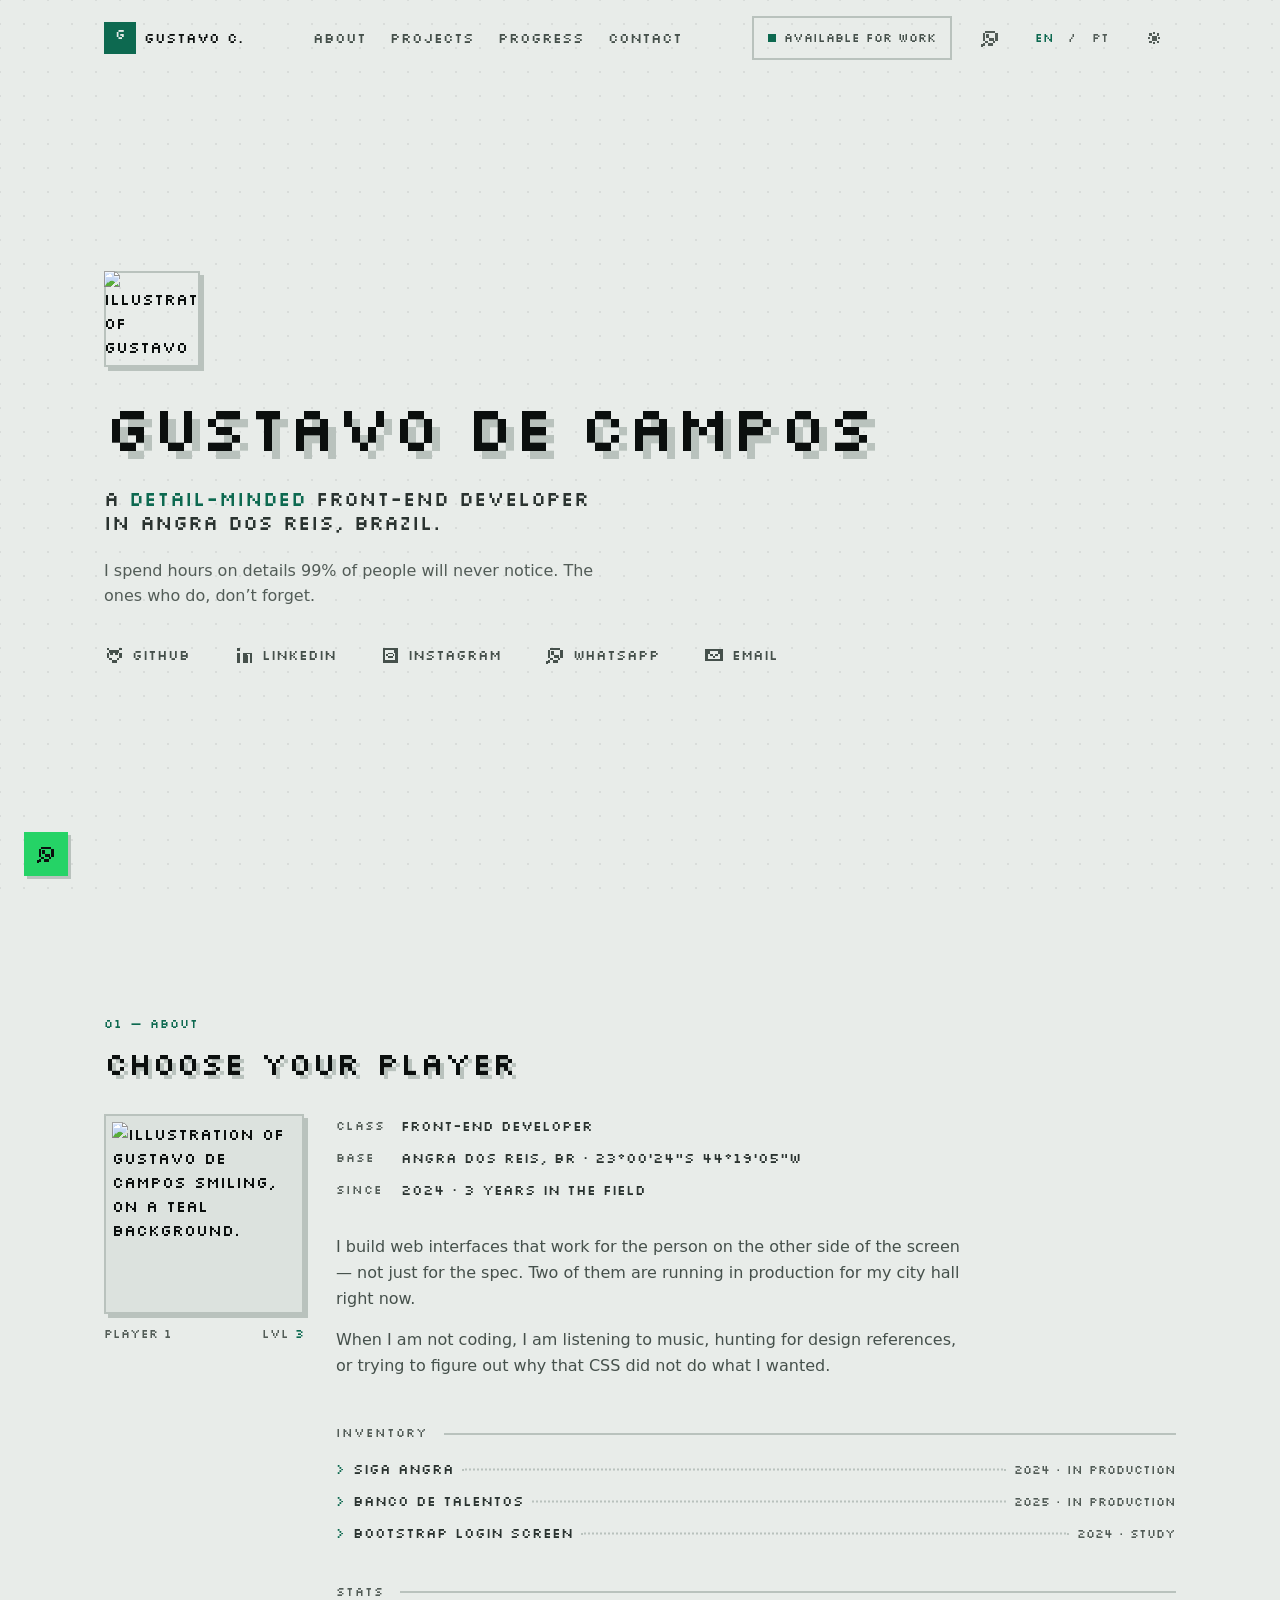
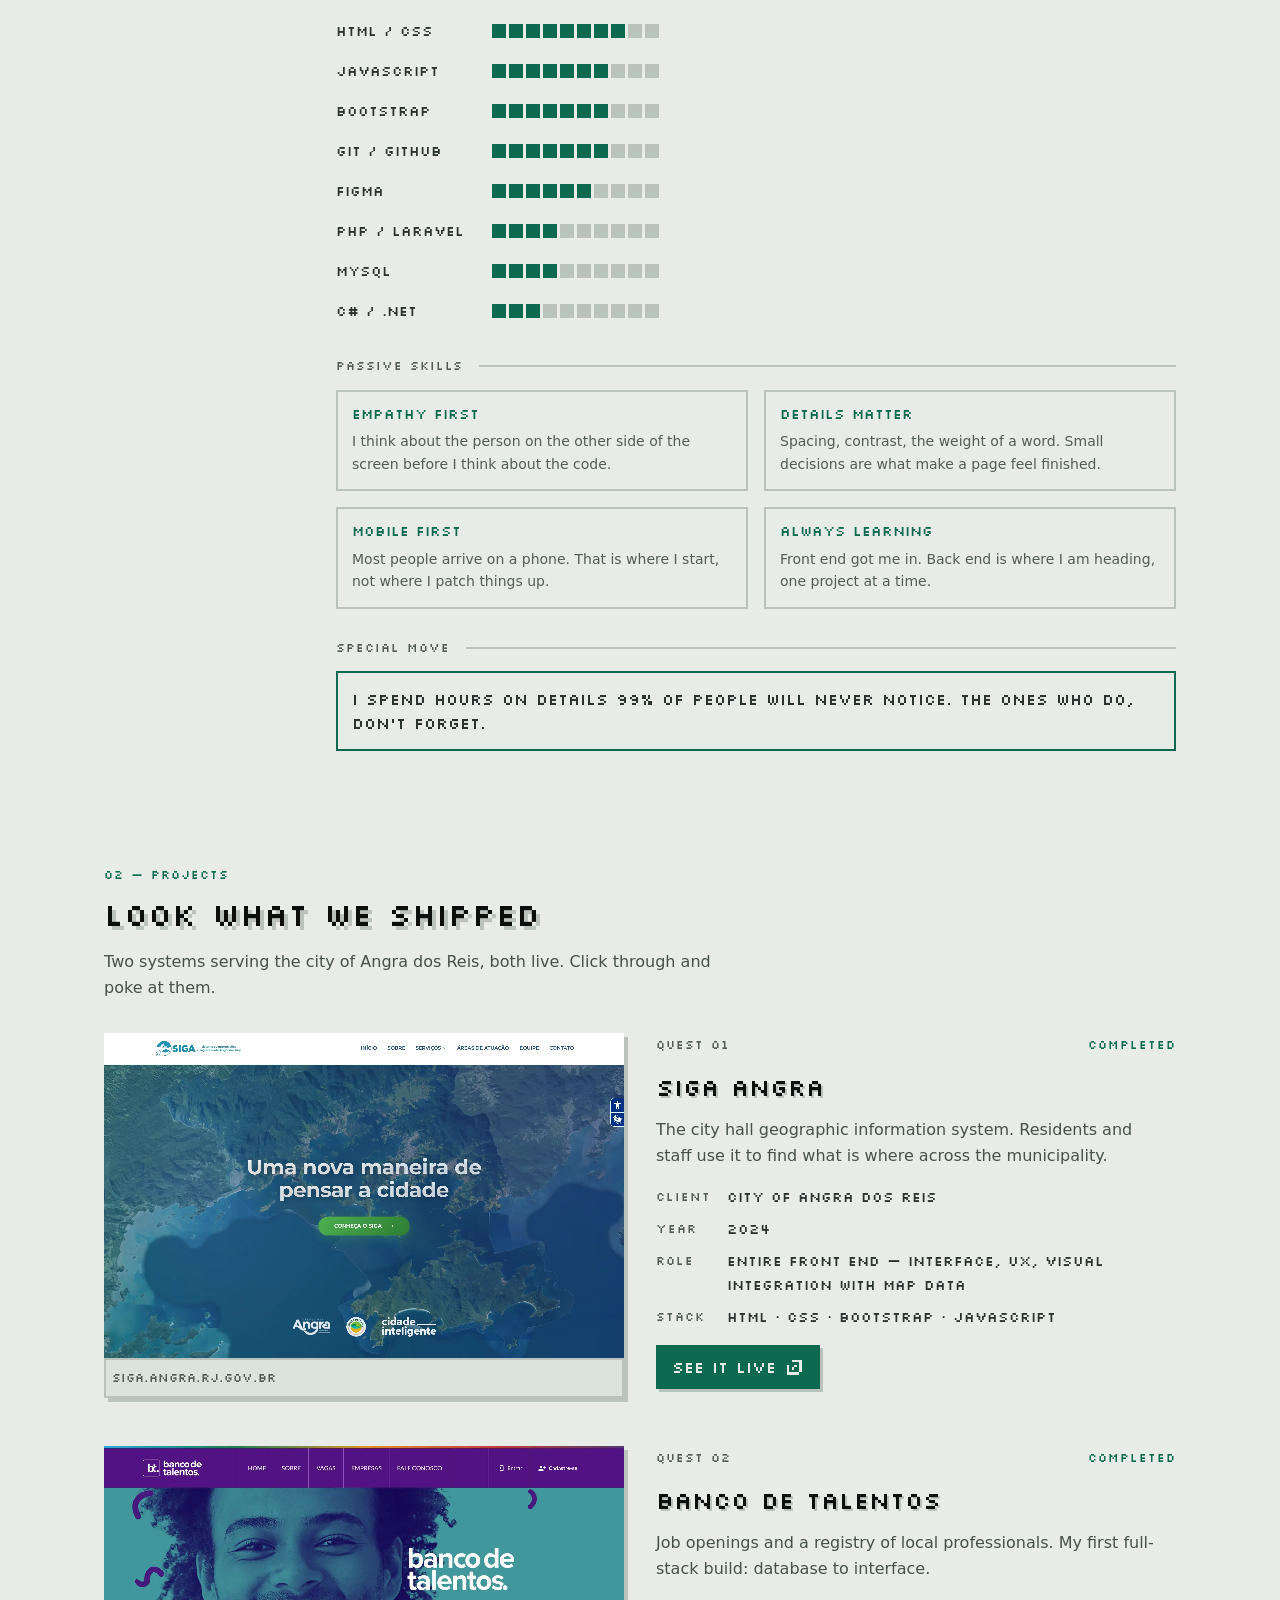
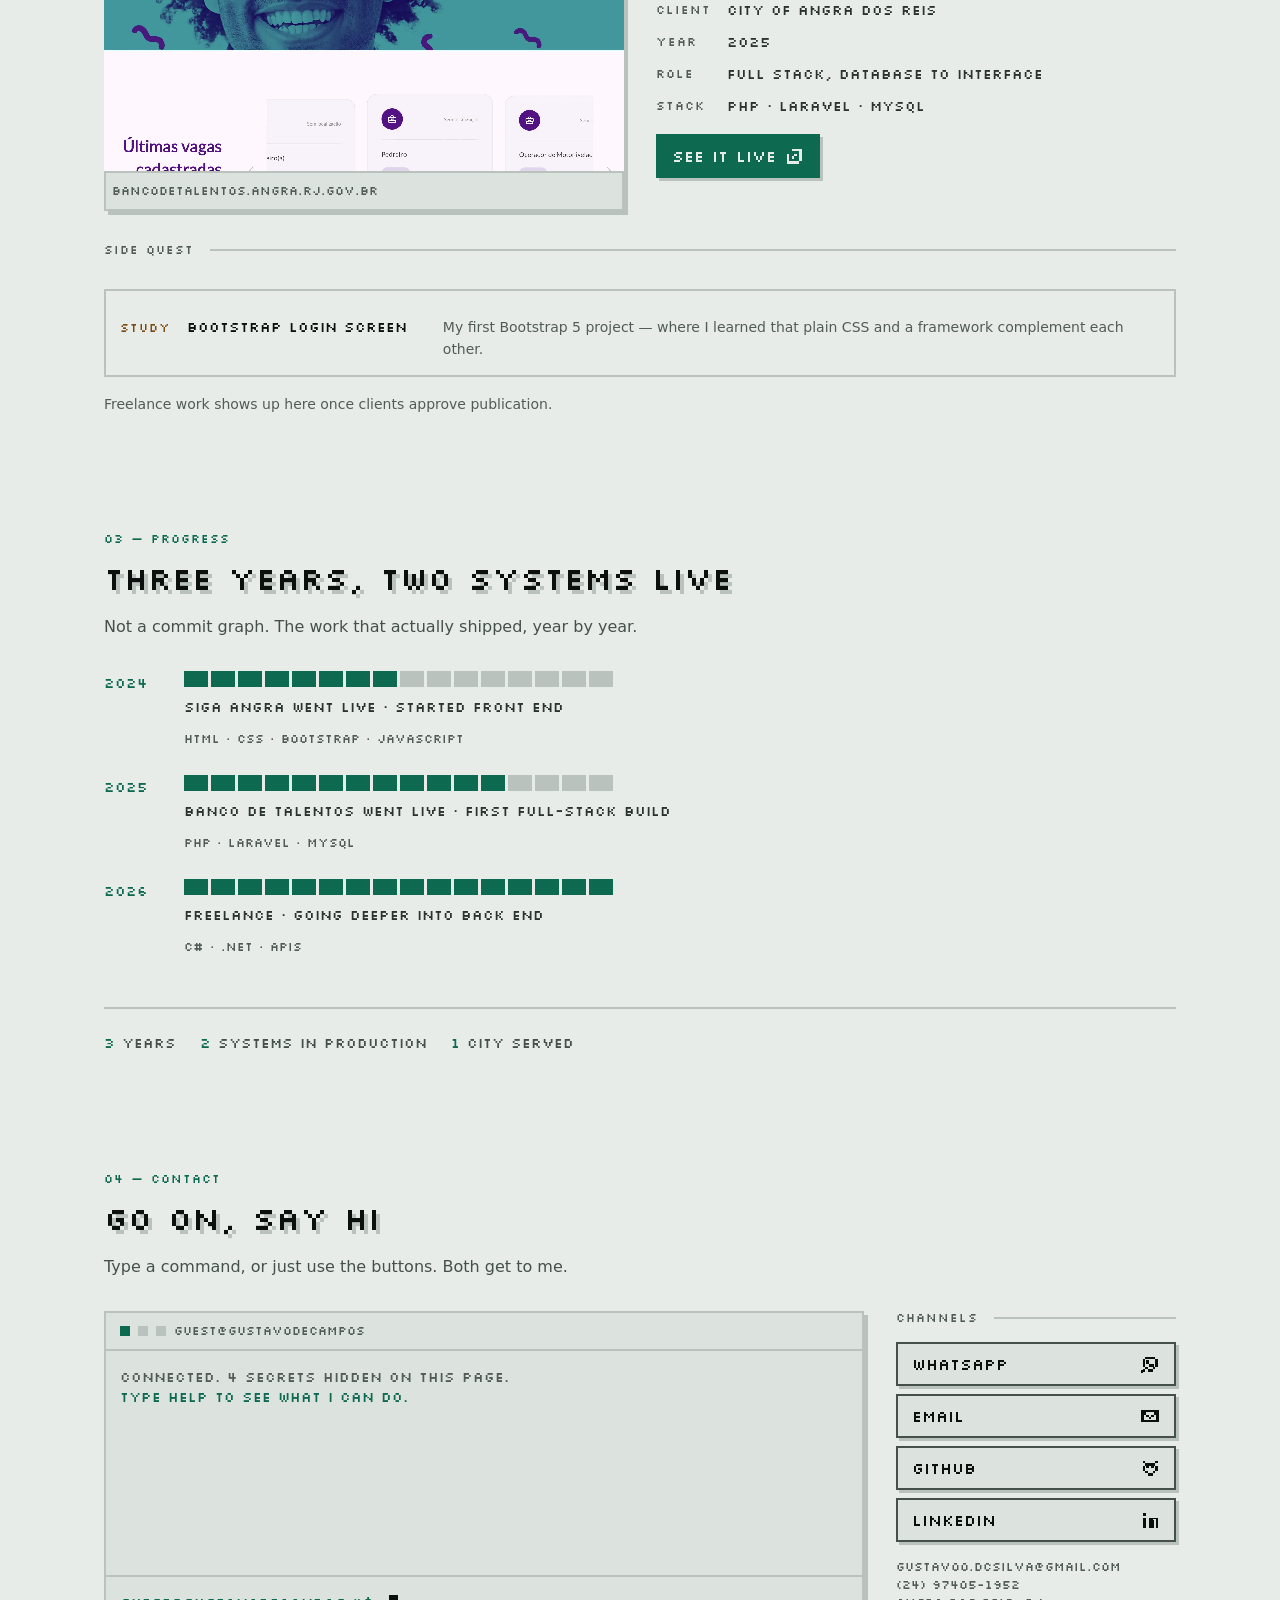
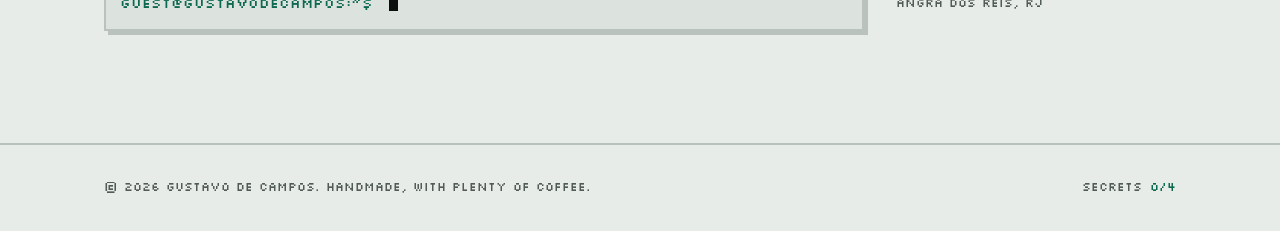
==== commit 57f401ae: "Redesign portfolio from atlas direction to pixel-art character sheet Rewrite index.html, style.css, " ====
--- a/index.html
+++ b/index.html
@@ -19,9 +19,7 @@
 
   <link rel="preconnect" href="https://fonts.googleapis.com">
   <link rel="preconnect" href="https://fonts.gstatic.com" crossorigin>
-  <link
-    href="https://fonts.googleapis.com/css2?family=Fraunces:ital,opsz,wght@0,9..144,300..500;1,9..144,300..400&family=Instrument+Sans:wght@400..600&family=DM+Mono:wght@400;500&display=swap"
-    rel="stylesheet">
+  <link href="https://fonts.googleapis.com/css2?family=Silkscreen:wght@400;700&display=swap" rel="stylesheet">
 
   <!-- Tema, idioma e flags antes do CSS pintar -->
   <script>
@@ -50,32 +48,28 @@
 <body>
   <a class="skip-link" href="#conteudo" data-i18n="skip">Skip to content</a>
 
-  <!-- Ícones de contato: traço fino, como os do tema. Usados com <use href="#i-..."> -->
+  <!-- Ícones em grade de pixels: traços retos, cantos quadrados, shape-rendering crispEdges -->
   <svg width="0" height="0" style="position:absolute" aria-hidden="true">
-    <symbol id="i-github" viewBox="0 0 24 24">
-      <path d="M15 22v-4a4.8 4.8 0 0 0-1-3.5c3 0 6-2 6-5.5.08-1.25-.27-2.48-1-3.5.28-1.15.28-2.35 0-3.5 0 0-1 0-3 1.5-2.64-.5-5.36-.5-8 0C6 2 5 2 5 2c-.3 1.15-.3 2.35 0 3.5A5.4 5.4 0 0 0 4 9c0 3.5 3 5.5 6 5.5-.39.49-.68 1.05-.85 1.65-.17.6-.22 1.23-.15 1.85v4" />
-      <path d="M9 18c-4.51 2-5-2-7-2" />
-    </symbol>
-    <symbol id="i-linkedin" viewBox="0 0 24 24">
-      <path d="M16 8a6 6 0 0 1 6 6v7h-4v-7a2 2 0 0 0-4 0v7h-4v-7a6 6 0 0 1 6-6z" />
-      <rect x="2" y="9" width="4" height="12" />
-      <circle cx="4" cy="4" r="2" />
-    </symbol>
-    <symbol id="i-instagram" viewBox="0 0 24 24">
-      <rect x="2" y="2" width="20" height="20" rx="5" />
-      <circle cx="12" cy="12" r="4" />
-      <path d="M17.5 6.5h.01" />
-    </symbol>
-    <symbol id="i-whatsapp" viewBox="0 0 24 24">
-      <path d="M7.9 20A9 9 0 1 0 4 16.1L2 22z" />
-      <path d="M9 9.5c0 3 2.5 5.5 5.5 5.5l1-1.5-2-1-1 .8a4 4 0 0 1-1.8-1.8l.8-1-1-2L9 9.5z" />
-    </symbol>
-    <symbol id="i-mail" viewBox="0 0 24 24">
-      <rect x="2" y="4" width="20" height="16" rx="2" />
-      <path d="m22 7-8.97 5.7a1.94 1.94 0 0 1-2.06 0L2 7" />
-    </symbol>
-    <symbol id="i-up" viewBox="0 0 24 24">
-      <path d="M12 19V5M6 11l6-6 6 6" />
+    <symbol id="i-github" viewBox="0 0 16 16">
+      <path d="M2 2h2v2H2zM12 2h2v2h-2zM4 4h2v2H4zM10 4h2v2h-2zM2 6h2v4H2zM12 6h2v4h-2zM6 4h4v2H6zM4 10h2v2H4zM10 10h2v2h-2zM6 12h4v2H6zM5 6h2v2H5zM9 6h2v2H9z" />
+    </symbol>
+    <symbol id="i-linkedin" viewBox="0 0 16 16">
+      <path d="M2 2h3v3H2zM2 6h3v8H2zM7 6h3v1H7zM10 6h4v1h-4zM13 7h1v7h-1zM10 8h1v6h-1zM7 7h3v7H7z" />
+    </symbol>
+    <symbol id="i-instagram" viewBox="0 0 16 16">
+      <path d="M2 2h12v2H2zM2 12h12v2H2zM2 4h2v8H2zM12 4h2v8h-2zM6 6h4v1H6zM5 7h1v2H5zM10 7h1v2h-1zM6 9h4v1H6zM11 4h2v2h-2z" />
+    </symbol>
+    <symbol id="i-whatsapp" viewBox="0 0 16 16">
+      <path d="M4 2h8v2H4zM2 4h2v6H2zM12 4h2v6h-2zM4 10h2v2H4zM10 10h2v2h-2zM6 12h4v2H6zM2 12h2v2H2zM1 13h1v2H1zM5 5h2v3H5zM9 8h2v2H9zM7 8h2v2H7z" />
+    </symbol>
+    <symbol id="i-mail" viewBox="0 0 16 16">
+      <path d="M1 3h14v2H1zM1 5h2v8H1zM13 5h2v8h-2zM1 11h14v2H1zM3 5h2v2H3zM11 5h2v2h-2zM5 7h2v2H5zM9 7h2v2H9zM7 9h2v1H7z" />
+    </symbol>
+    <symbol id="i-up" viewBox="0 0 16 16">
+      <path d="M7 2h2v12H7zM5 4h2v2H5zM9 4h2v2H9zM3 6h2v2H3zM11 6h2v2h-2z" />
+    </symbol>
+    <symbol id="i-ext" viewBox="0 0 16 16">
+      <path d="M6 2h8v2H6zM12 4h2v8h-2zM2 6h2v8H2zM4 12h8v2H4zM6 8h2v2H6zM8 6h2v2H8z" />
     </symbol>
   </svg>
 
@@ -83,14 +77,14 @@
   <header class="site-header" id="siteHeader">
     <nav class="nav wrap" aria-label="Main" data-i18n-attr="aria-label:nav.label">
       <a class="brand" href="#inicio" aria-label="Gustavo de Campos, home" data-i18n-attr="aria-label:nav.home">
-        <span class="brand-mark" aria-hidden="true">G<em>C</em></span>
+        <span class="brand-mark" id="brandMark" aria-hidden="true">G<em>C</em></span>
         <span class="brand-name">Gustavo C.</span>
       </a>
 
       <ul class="nav-links">
         <li><a href="#sobre" data-nav data-i18n="nav.about">About</a></li>
         <li><a href="#projetos" data-nav data-i18n="nav.projects">Projects</a></li>
-        <li><a href="#experiencia" data-nav data-i18n="nav.experience">Experience</a></li>
+        <li><a href="#progresso" data-nav data-i18n="nav.progress">Progress</a></li>
         <li><a href="#contato" data-nav data-i18n="nav.contact">Contact</a></li>
       </ul>
 
@@ -107,12 +101,13 @@
           <button class="lang-btn" type="button" data-lang="pt" lang="pt-BR" aria-label="Português" aria-pressed="false">PT</button>
         </div>
         <button class="theme-btn" id="themeToggle" type="button" aria-label="Switch to light theme">
-          <svg class="i-moon" viewBox="0 0 24 24" aria-hidden="true">
-            <path d="M20 14.5A8 8 0 0 1 9.5 4a8 8 0 1 0 10.5 10.5z" />
+          <svg class="i-moon" viewBox="0 0 16 16" aria-hidden="true">
+            <path d="M5 2h5v2H5zM3 4h2v2H3zM2 6h2v4H2zM3 10h2v2H3zM5 12h5v2H5zM10 10h2v2h-2zM10 4h2v2h-2z"
+              fill="currentColor" stroke="none" />
           </svg>
-          <svg class="i-sun" viewBox="0 0 24 24" aria-hidden="true">
-            <circle cx="12" cy="12" r="4" />
-            <path d="M12 2v2M12 20v2M2 12h2M20 12h2M4.9 4.9l1.4 1.4M17.7 17.7l1.4 1.4M4.9 19.1l1.4-1.4M17.7 6.3l1.4-1.4" />
+          <svg class="i-sun" viewBox="0 0 16 16" aria-hidden="true">
+            <path d="M6 6h4v4H6zM7 3h2v2H7zM7 11h2v2H7zM3 7h2v2H3zM11 7h2v2h-2zM4 4h2v2H4zM10 4h2v2h-2zM4 10h2v2H4zM10 10h2v2h-2z"
+              fill="currentColor" stroke="none" />
           </svg>
         </button>
         <button class="menu-btn" id="menuBtn" type="button" aria-expanded="false" aria-controls="mobileMenu">
@@ -124,365 +119,399 @@
 
   <div class="mobile-menu" id="mobileMenu" hidden>
     <ol class="mobile-links">
-      <li><a href="#sobre"><span class="mono">01</span><span data-i18n="nav.about">About</span></a></li>
-      <li><a href="#projetos"><span class="mono">02</span><span data-i18n="nav.projects">Projects</span></a></li>
-      <li><a href="#experiencia"><span class="mono">03</span><span data-i18n="nav.experience">Experience</span></a></li>
-      <li><a href="#contato"><span class="mono">04</span><span data-i18n="nav.contact">Contact</span></a></li>
+      <li><a href="#sobre"><span class="num">01</span><span data-i18n="nav.about">About</span></a></li>
+      <li><a href="#projetos"><span class="num">02</span><span data-i18n="nav.projects">Projects</span></a></li>
+      <li><a href="#progresso"><span class="num">03</span><span data-i18n="nav.progress">Progress</span></a></li>
+      <li><a href="#contato"><span class="num">04</span><span data-i18n="nav.contact">Contact</span></a></li>
     </ol>
-    <div class="mobile-foot mono">
+    <div class="mobile-foot">
       <a href="mailto:gustavoo.dcsilva@gmail.com">gustavoo.dcsilva@gmail.com</a>
-      <span>23°00'24"S 44°19'05"W</span>
+      <span>23&deg;00'24"S 44&deg;19'05"W</span>
     </div>
   </div>
 
   <main id="conteudo">
 
     <!-- ─── HERO ─────────────────────────────────────── -->
-    <section class="hero" id="inicio" aria-labelledby="hero-title">
-      <!-- Fundo: estrelas na posição real do céu sobre Angra dos Reis neste momento -->
-      <!-- Tema claro: no lugar do céu, o relevo em curvas de nível (de dia, o mapa) -->
-      <div class="hero-bg" aria-hidden="true"><canvas id="stars"></canvas><canvas id="topo"></canvas></div>
+    <!-- data-phase: loading > celebrate > idle. O JS avança; sem .motion nasce idle. -->
+    <section class="hero dots" id="inicio" data-phase="loading" aria-labelledby="hero-title">
+      <button class="skip-intro" id="skipIntro" type="button">
+        <span data-i18n="hero.skip">Skip intro</span><kbd>Esc</kbd>
+      </button>
 
       <div class="hero-stage wrap">
-        <img class="hero-avatar" src="img/eu.webp" width="1024" height="1536" decoding="async" fetchpriority="high"
+        <img class="hero-avatar" src="img/eu.webp" width="96" height="96" decoding="async" fetchpriority="high"
           alt="Illustration of Gustavo de Campos smiling, on a teal background." data-i18n-attr="alt:hero.avatarAlt" />
 
-        <h1 class="hero-title" id="hero-title">
-          <span class="hl-in" data-split>Gustavo de Campos</span>
+        <!-- aria-label porque as letras viram spans individuais: sem ele o
+             leitor de tela soletraria o nome -->
+        <h1 class="hero-title" id="hero-title" aria-label="Gustavo de Campos">
+          <span data-letters aria-hidden="true">Gustavo de Campos</span>
         </h1>
 
         <p class="hero-role" data-i18n-html="hero.role">A <em>detail-minded</em> front-end developer in Angra dos Reis, Brazil.</p>
-        <p class="hero-note" data-i18n="hero.note">I spend hours on details 99% of people will never notice. The ones who do, don’t forget.</p>
-
-        <ul class="hero-links mono">
-          <li><a href="https://github.com/gustavodecamposs" target="_blank" rel="noopener"><svg class="ico" aria-hidden="true"><use href="#i-github" /></svg>GitHub</a></li>
-          <li><a href="https://www.linkedin.com/in/gustavodecamposs/" target="_blank" rel="noopener"><svg class="ico" aria-hidden="true"><use href="#i-linkedin" /></svg>LinkedIn</a></li>
-          <li><a href="https://www.instagram.com/gustavoo.dcs/" target="_blank" rel="noopener"><svg class="ico" aria-hidden="true"><use href="#i-instagram" /></svg>Instagram</a></li>
-          <li><a href="https://wa.me/5524974051952?text=Hi%2C%20I%20saw%20your%20portfolio%20and%20would%20like%20to%20talk!" target="_blank" rel="noopener" data-i18n-attr="href:contact.whatsapp"><svg class="ico" aria-hidden="true"><use href="#i-whatsapp" /></svg>WhatsApp</a></li>
+        <p class="hero-note" data-i18n="hero.note">I spend hours on details 99% of people will never notice. The ones who do, don&rsquo;t forget.</p>
+
+        <ul class="hero-links">
+          <li><a href="https://github.com/gustavodecamposs" target="_blank" rel="noopener"><svg class="ico" aria-hidden="true"><use href="#i-github" /></svg>GitHub<span class="arw" aria-hidden="true">&#8599;</span></a></li>
+          <li><a href="https://www.linkedin.com/in/gustavodecamposs/" target="_blank" rel="noopener"><svg class="ico" aria-hidden="true"><use href="#i-linkedin" /></svg>LinkedIn<span class="arw" aria-hidden="true">&#8599;</span></a></li>
+          <li><a href="https://www.instagram.com/gustavoo.dcs/" target="_blank" rel="noopener"><svg class="ico" aria-hidden="true"><use href="#i-instagram" /></svg>Instagram<span class="arw" aria-hidden="true">&#8599;</span></a></li>
+          <li><a href="https://wa.me/5524974051952?text=Hi%2C%20I%20saw%20your%20portfolio%20and%20would%20like%20to%20talk!" target="_blank" rel="noopener" data-i18n-attr="href:contact.whatsapp"><svg class="ico" aria-hidden="true"><use href="#i-whatsapp" /></svg>WhatsApp<span class="arw" aria-hidden="true">&#8599;</span></a></li>
           <li><a href="mailto:gustavoo.dcsilva@gmail.com"><svg class="ico" aria-hidden="true"><use href="#i-mail" /></svg><span data-i18n="contact.email">Email</span></a></li>
         </ul>
       </div>
     </section>
 
-    <!-- ─── SOBRE ────────────────────────────────────── -->
+    <!-- ─── SOBRE: FICHA DE PERSONAGEM ───────────────── -->
     <section class="sec" id="sobre" aria-labelledby="sobre-title">
       <div class="wrap">
         <header class="sec-head" data-reveal>
-          <p class="sec-index mono" data-i18n="about.index">01 — About</p>
-          <h2 class="sec-title" id="sobre-title">
-            <span class="ln"><span data-i18n="about.title1">Code is just the tool.</span></span>
-            <span class="ln"><span data-i18n-html="about.title2"><em>People</em> are what matter.</span></span>
-          </h2>
+          <span class="sec-index" data-i18n="about.index">01 — About</span>
+          <h2 class="sec-title" id="sobre-title" data-i18n="about.title">Choose your player</h2>
         </header>
 
-        <div class="about">
-          <figure class="about-fig" data-reveal>
-            <img src="img/eu.webp" width="1024" height="1536" loading="lazy" decoding="async"
-              alt="Illustration of Gustavo de Campos: a young man with short dark hair, a light beard and a black T-shirt, smiling on a teal background."
-              data-i18n-attr="alt:about.photoAlt" />
-            <figcaption class="mono" data-i18n="about.caption">Fig. 01 — the author</figcaption>
-          </figure>
-
-          <div class="about-text">
-            <p class="about-lead" data-i18n="about.lead">
-              I’m Gustavo, a front-end developer in Angra dos Reis, Brazil. I believe no interface is good unless
-              the people using it can feel it — and that every detail on a screen needs a reason to be there.
-            </p>
-            <p data-i18n="about.p1">
-              I have systems in production for the City of Angra dos Reis and take on independent projects. I’m
-              expanding into the back end with PHP/Laravel and C#/.NET so I can deliver complete solutions.
-            </p>
-            <p data-i18n="about.p2">
-              When I’m not coding, I’m listening to music, hunting for design references, or trying to figure out
-              why that CSS didn’t do what I wanted. Comes with the job.
-            </p>
-
-            <ol class="principles">
-              <li>
-                <h3 data-i18n="about.pr1.title">Empathy first</h3>
-                <p data-i18n="about.pr1.text">I think about who will use it before writing the first line.</p>
-              </li>
-              <li>
-                <h3 data-i18n="about.pr2.title">Details matter</h3>
-                <p data-i18n="about.pr2.text">The millimeters and milliseconds that make the difference.</p>
-              </li>
-              <li>
-                <h3 data-i18n="about.pr3.title">Mobile first</h3>
-                <p data-i18n="about.pr3.text">If it doesn’t work on a phone, it doesn’t work.</p>
-              </li>
-              <li>
-                <h3 data-i18n="about.pr4.title">Always learning</h3>
-                <p data-i18n="about.pr4.text">Back end today, so I can ship the whole product tomorrow.</p>
-              </li>
-            </ol>
-          </div>
-        </div>
-
-        <div class="stack">
-          <p class="stack-label mono" data-i18n="stack.label">Tools</p>
-          <ul class="stack-list">
-            <li><i style="--i:url(img/stack/html5.svg)" aria-hidden="true"></i>HTML</li>
-            <li><i style="--i:url(img/stack/css3.svg)" aria-hidden="true"></i>CSS</li>
-            <li><i style="--i:url(img/stack/javascript.svg)" aria-hidden="true"></i>JavaScript</li>
-            <li><i style="--i:url(img/stack/bootstrap.svg)" aria-hidden="true"></i>Bootstrap</li>
-            <li><i style="--i:url(img/stack/git.svg)" aria-hidden="true"></i>Git &amp; GitHub</li>
-            <li><i style="--i:url(img/stack/figma.svg)" aria-hidden="true"></i>Figma</li>
-            <li><i style="--i:url(img/stack/php.svg)" aria-hidden="true"></i>PHP / Laravel <em data-i18n="stack.learning">learning</em></li>
-            <li><i style="--i:url(img/stack/sql.svg)" aria-hidden="true"></i>MySQL</li>
-            <li><i style="--i:url(img/stack/dotnet.svg)" aria-hidden="true"></i>C# / .NET <em data-i18n="stack.learning">learning</em></li>
-          </ul>
+        <div class="player" data-reveal>
+          <div>
+            <figure class="player-portrait">
+              <img src="img/eu.webp" width="1024" height="1536" loading="lazy" decoding="async"
+                alt="Illustration of Gustavo de Campos smiling, on a teal background." data-i18n-attr="alt:hero.avatarAlt" />
+            </figure>
+            <div class="player-badge">
+              <span data-i18n="about.player">Player 1</span>
+              <span><span data-i18n="about.lvl">Lvl</span> <b>3</b></span>
+            </div>
+          </div>
+
+          <div class="player-body">
+            <dl class="player-id">
+              <dt data-i18n="about.class">Class</dt>
+              <dd data-i18n="about.classValue">Front-End Developer</dd>
+              <dt data-i18n="about.loc">Base</dt>
+              <dd>Angra dos Reis, BR &middot; <span>23&deg;00'24"S 44&deg;19'05"W</span></dd>
+              <dt data-i18n="about.since">Since</dt>
+              <dd data-i18n="about.sinceValue">2024 &middot; 3 years in the field</dd>
+            </dl>
+
+            <div class="player-prose read">
+              <p data-i18n="about.p1">I build web interfaces that work for the person on the other side of the screen — not just for the spec. Two of them are running in production for my city hall right now.</p>
+              <p data-i18n="about.p2">When I am not coding, I am listening to music, hunting for design references, or trying to figure out why that CSS did not do what I wanted.</p>
+            </div>
+
+            <div>
+              <h3 class="rule" data-i18n="about.inventory">Inventory</h3>
+              <ol class="inventory">
+                <li>
+                  <span class="mark" aria-hidden="true">&gt;</span>
+                  <span>SIGA Angra</span>
+                  <span class="dotfill" aria-hidden="true"></span>
+                  <span class="meta">2024 &middot; <span data-i18n="about.inProduction">in production</span></span>
+                </li>
+                <li>
+                  <span class="mark" aria-hidden="true">&gt;</span>
+                  <span>Banco de Talentos</span>
+                  <span class="dotfill" aria-hidden="true"></span>
+                  <span class="meta">2025 &middot; <span data-i18n="about.inProduction">in production</span></span>
+                </li>
+                <li>
+                  <span class="mark" aria-hidden="true">&gt;</span>
+                  <span data-i18n="about.loginStudy">Bootstrap login screen</span>
+                  <span class="dotfill" aria-hidden="true"></span>
+                  <span class="meta">2024 &middot; <span data-i18n="about.study">study</span></span>
+                </li>
+              </ol>
+            </div>
+
+            <div>
+              <h3 class="rule" data-i18n="about.stats">Stats</h3>
+              <!-- As células são decorativas; o valor vai no aria-label de cada .stat -->
+              <div class="stats">
+                <div class="stat" role="img" aria-label="HTML and CSS: 8 of 10">
+                  <span class="stat-name">HTML / CSS</span>
+                  <span class="stat-bar" data-level="8" aria-hidden="true"></span>
+                </div>
+                <div class="stat" role="img" aria-label="JavaScript: 7 of 10">
+                  <span class="stat-name">JavaScript</span>
+                  <span class="stat-bar" data-level="7" aria-hidden="true"></span>
+                </div>
+                <div class="stat" role="img" aria-label="Bootstrap: 7 of 10">
+                  <span class="stat-name">Bootstrap</span>
+                  <span class="stat-bar" data-level="7" aria-hidden="true"></span>
+                </div>
+                <div class="stat" role="img" aria-label="Git and GitHub: 7 of 10">
+                  <span class="stat-name">Git / GitHub</span>
+                  <span class="stat-bar" data-level="7" aria-hidden="true"></span>
+                </div>
+                <div class="stat" role="img" aria-label="Figma: 6 of 10">
+                  <span class="stat-name">Figma</span>
+                  <span class="stat-bar" data-level="6" aria-hidden="true"></span>
+                </div>
+                <div class="stat" role="img" aria-label="PHP and Laravel: 4 of 10">
+                  <span class="stat-name">PHP / Laravel</span>
+                  <span class="stat-bar" data-level="4" aria-hidden="true"></span>
+                </div>
+                <div class="stat" role="img" aria-label="MySQL: 4 of 10">
+                  <span class="stat-name">MySQL</span>
+                  <span class="stat-bar" data-level="4" aria-hidden="true"></span>
+                </div>
+                <div class="stat" role="img" aria-label="C sharp and dot NET: 3 of 10">
+                  <span class="stat-name">C# / .NET</span>
+                  <span class="stat-bar" data-level="3" aria-hidden="true"></span>
+                </div>
+              </div>
+            </div>
+
+            <div>
+              <h3 class="rule" data-i18n="about.passives">Passive skills</h3>
+              <div class="passives">
+                <article class="passive">
+                  <h3 data-i18n="about.pr1.title">Empathy first</h3>
+                  <p data-i18n="about.pr1.text">I think about the person on the other side of the screen before I think about the code.</p>
+                </article>
+                <article class="passive">
+                  <h3 data-i18n="about.pr2.title">Details matter</h3>
+                  <p data-i18n="about.pr2.text">Spacing, contrast, the weight of a word. Small decisions are what make a page feel finished.</p>
+                </article>
+                <article class="passive">
+                  <h3 data-i18n="about.pr3.title">Mobile first</h3>
+                  <p data-i18n="about.pr3.text">Most people arrive on a phone. That is where I start, not where I patch things up.</p>
+                </article>
+                <article class="passive">
+                  <h3 data-i18n="about.pr4.title">Always learning</h3>
+                  <p data-i18n="about.pr4.text">Front end got me in. Back end is where I am heading, one project at a time.</p>
+                </article>
+              </div>
+            </div>
+
+            <div>
+              <h3 class="rule" data-i18n="about.special">Special move</h3>
+              <div class="special">
+                <blockquote data-i18n="hero.note">I spend hours on details 99% of people will never notice. The ones who do, don&rsquo;t forget.</blockquote>
+              </div>
+            </div>
+          </div>
         </div>
       </div>
     </section>
 
-    <!-- ─── PROJETOS ─────────────────────────────────── -->
+    <!-- ─── PROJETOS: QUESTS ─────────────────────────── -->
     <section class="sec" id="projetos" aria-labelledby="projetos-title">
       <div class="wrap">
         <header class="sec-head" data-reveal>
-          <p class="sec-index mono" data-i18n="projects.index">02 — Projects</p>
-          <h2 class="sec-title" id="projetos-title">
-            <span class="ln"><span data-i18n="projects.title1">What I’ve</span></span>
-            <span class="ln"><span data-i18n-html="projects.title2"><em>built so far.</em></span></span>
-          </h2>
-          <p class="sec-lede" data-i18n="projects.lede">
-            Two systems in production, used by the people of Angra dos Reis — plus what I studied along the way.
-          </p>
+          <span class="sec-index" data-i18n="projects.index">02 — Projects</span>
+          <h2 class="sec-title" id="projetos-title" data-i18n="projects.title">Look what we shipped</h2>
+          <p class="sec-lede" data-i18n="projects.lede">Two systems serving the city of Angra dos Reis, both live. Click through and poke at them.</p>
         </header>
 
-        <ol class="cases">
-
-          <li class="case case--feature" data-reveal>
-            <a class="plate" href="https://siga.angra.rj.gov.br/" target="_blank" rel="noopener" tabindex="-1" aria-hidden="true">
-              <img src="img/projetos/siga.webp" width="1600" height="1000" loading="lazy" decoding="async" alt="" />
-              <span class="plate-meta mono">
-                <span data-i18n="projects.plate1">Plate 01</span><span>siga.angra.rj.gov.br</span><span>23°00'24"S 44°19'05"W</span>
-              </span>
+        <ol class="quests">
+          <li class="quest" data-reveal>
+            <figure class="quest-shot">
+              <img src="img/projetos/siga.webp" width="1200" height="750" loading="lazy" decoding="async"
+                alt="SIGA Angra interface showing a city map with data layers." data-i18n-attr="alt:siga.alt" />
+              <figcaption class="quest-domain">siga.angra.rj.gov.br</figcaption>
+            </figure>
+            <div class="quest-body">
+              <p class="quest-top">
+                <span>Quest 01</span>
+                <span class="quest-status" data-i18n="projects.done">Completed</span>
+              </p>
+              <h3 class="quest-title">SIGA Angra</h3>
+              <p class="quest-desc" data-i18n="siga.desc">The city hall geographic information system. Residents and staff use it to find what is where across the municipality.</p>
+              <dl class="quest-facts">
+                <dt data-i18n="projects.client">Client</dt>
+                <dd data-i18n="siga.client">City of Angra dos Reis</dd>
+                <dt data-i18n="projects.year">Year</dt>
+                <dd>2024</dd>
+                <dt data-i18n="projects.role">Role</dt>
+                <dd data-i18n="siga.role">Entire front end — interface, UX, visual integration with map data</dd>
+                <dt data-i18n="projects.stack">Stack</dt>
+                <dd>HTML &middot; CSS &middot; Bootstrap &middot; JavaScript</dd>
+              </dl>
+              <p>
+                <a class="btn btn--primary" href="https://siga.angra.rj.gov.br/" target="_blank" rel="noopener">
+                  <span data-i18n="projects.visit">See it live</span>
+                  <svg class="ico" aria-hidden="true"><use href="#i-ext" /></svg>
+                </a>
+              </p>
+            </div>
+          </li>
+
+          <li class="quest" data-reveal>
+            <figure class="quest-shot">
+              <img src="img/projetos/banco-talentos.webp" width="1200" height="750" loading="lazy" decoding="async"
+                alt="Banco de Talentos interface listing job openings." data-i18n-attr="alt:talentos.alt" />
+              <figcaption class="quest-domain">bancodetalentos.angra.rj.gov.br</figcaption>
+            </figure>
+            <div class="quest-body">
+              <p class="quest-top">
+                <span>Quest 02</span>
+                <span class="quest-status" data-i18n="projects.done">Completed</span>
+              </p>
+              <h3 class="quest-title">Banco de Talentos</h3>
+              <p class="quest-desc" data-i18n="talentos.desc">Job openings and a registry of local professionals. My first full-stack build: database to interface.</p>
+              <dl class="quest-facts">
+                <dt data-i18n="projects.client">Client</dt>
+                <dd data-i18n="siga.client">City of Angra dos Reis</dd>
+                <dt data-i18n="projects.year">Year</dt>
+                <dd>2025</dd>
+                <dt data-i18n="projects.role">Role</dt>
+                <dd data-i18n="talentos.role">Full stack, database to interface</dd>
+                <dt data-i18n="projects.stack">Stack</dt>
+                <dd>PHP &middot; Laravel &middot; MySQL</dd>
+              </dl>
+              <p>
+                <a class="btn btn--primary" href="https://bancodetalentos.angra.rj.gov.br/home/" target="_blank" rel="noopener">
+                  <span data-i18n="projects.visit">See it live</span>
+                  <svg class="ico" aria-hidden="true"><use href="#i-ext" /></svg>
+                </a>
+              </p>
+            </div>
+          </li>
+        </ol>
+
+        <div data-reveal style="margin-top: var(--s-4); display: grid; gap: var(--s-2);">
+          <h3 class="rule" data-i18n="projects.side">Side quest</h3>
+          <div class="sidequest">
+            <span class="tag" data-i18n="about.study">Study</span>
+            <a href="https://github.com/gustavodecamposs/Projeto-tela-de-login-com-bootstrap" target="_blank" rel="noopener">
+              <span data-i18n="about.loginStudy">Bootstrap login screen</span>
+              <span class="arw" aria-hidden="true">&#8599;</span>
             </a>
-            <div class="case-info">
-              <div class="case-head">
-                <p class="case-num mono">01</p>
-                <h3 class="case-title">SIGA Angra</h3>
-                <p class="case-kicker" data-i18n="siga.kicker">City of Angra dos Reis, 2024 — the municipality’s geographic information system.</p>
-              </div>
-              <div class="case-body">
-                <p class="case-desc" data-i18n="siga.desc">
-                  I built the entire front end of Angra dos Reis’s geographic visualization platform: the interface,
-                  the user experience and the visual integration with the map data, with intuitive, responsive
-                  navigation.
-                </p>
-                <dl class="facts">
-                  <div><dt data-i18n="projects.role">Role</dt><dd data-i18n="siga.role">Entire front end</dd></div>
-                  <div><dt data-i18n="projects.stack">Stack</dt><dd>HTML, CSS, Bootstrap, JavaScript</dd></div>
-                </dl>
-                <p class="case-links">
-                  <a class="link-arrow" href="https://siga.angra.rj.gov.br/" target="_blank" rel="noopener" data-i18n-html="projects.live">View live site <span aria-hidden="true">↗</span></a>
-                </p>
-              </div>
-            </div>
-          </li>
-
-          <li class="case" data-reveal>
-            <a class="plate" href="https://bancodetalentos.angra.rj.gov.br/home/" target="_blank" rel="noopener" tabindex="-1" aria-hidden="true">
-              <img src="img/projetos/banco-talentos.webp" width="1600" height="1000" loading="lazy" decoding="async" alt="" />
-              <span class="plate-meta mono">
-                <span data-i18n="projects.plate2">Plate 02</span><span>bancodetalentos.angra.rj.gov.br</span>
-              </span>
-            </a>
-            <div class="case-info">
-              <div class="case-head">
-                <p class="case-num mono">02</p>
-                <h3 class="case-title">Banco de Talentos</h3>
-                <p class="case-kicker" data-i18n="talentos.kicker">City of Angra dos Reis, 2025 — job openings and a registry of local professionals.</p>
-              </div>
-              <div class="case-body">
-                <p class="case-desc" data-i18n="talentos.desc">
-                  Full-stack development of Banco de Talentos, the City of Angra dos Reis’s talent pool web app,
-                  from the database to the interface.
-                </p>
-                <dl class="facts">
-                  <div><dt data-i18n="projects.role">Role</dt><dd data-i18n="talentos.role">Full stack</dd></div>
-                  <div><dt data-i18n="projects.stack">Stack</dt><dd>PHP, Laravel, MySQL</dd></div>
-                </dl>
-                <p class="case-links">
-                  <a class="link-arrow" href="https://bancodetalentos.angra.rj.gov.br/home/" target="_blank" rel="noopener" data-i18n-html="projects.live">View live site <span aria-hidden="true">↗</span></a>
-                </p>
-              </div>
-            </div>
-          </li>
-
-        </ol>
-
-        <div class="studies">
-          <p class="studies-label mono" data-i18n="studies.label">Studies</p>
-          <ul class="studies-list">
-            <li>
-              <span class="study-year mono">2024</span>
-              <span class="study-title" data-i18n="studies.loginTitle">Responsive login screen</span>
-              <span class="study-note" data-i18n="studies.loginNote">My first Bootstrap 5 project — where I learned that plain CSS and a framework complement each other.</span>
-              <a class="link-arrow" href="https://github.com/gustavodecamposs/Projeto-tela-de-login-com-bootstrap" target="_blank" rel="noopener" data-i18n-html="studies.code">Code <span aria-hidden="true">↗</span></a>
-            </li>
-          </ul>
-          <p class="studies-foot">
-            <span data-i18n="studies.foot">Freelance projects in progress will show up here once clients approve publishing them.</span>
-            <a class="link-arrow" href="https://github.com/gustavodecamposs" target="_blank" rel="noopener" data-i18n-html="studies.github">Everything on GitHub <span aria-hidden="true">↗</span></a>
+            <p data-i18n="projects.sideText">My first Bootstrap 5 project — where I learned that plain CSS and a framework complement each other.</p>
+          </div>
+          <p class="quests-note" data-i18n="projects.note">Freelance work shows up here once clients approve publication.</p>
+        </div>
+      </div>
+    </section>
+
+    <!-- ─── PROGRESSO ────────────────────────────────── -->
+    <!-- As barras são decorativas (aria-hidden); o texto ao lado carrega o dado. -->
+    <section class="sec" id="progresso" aria-labelledby="progresso-title">
+      <div class="wrap">
+        <header class="sec-head" data-reveal>
+          <span class="sec-index" data-i18n="progress.index">03 — Progress</span>
+          <h2 class="sec-title" id="progresso-title" data-i18n="progress.title">Three years, two systems live</h2>
+          <p class="sec-lede" data-i18n="progress.lede">Not a commit graph. The work that actually shipped, year by year.</p>
+        </header>
+
+        <div class="track" data-reveal>
+          <div class="track-row">
+            <span class="track-year">2024</span>
+            <div class="track-main">
+              <span class="track-bar" data-fill="8" data-total="16" aria-hidden="true"></span>
+              <span class="track-label" data-i18n="progress.y1">SIGA Angra went live &middot; started front end</span>
+              <span class="track-stack">HTML &middot; CSS &middot; Bootstrap &middot; JavaScript</span>
+            </div>
+          </div>
+          <div class="track-row">
+            <span class="track-year">2025</span>
+            <div class="track-main">
+              <span class="track-bar" data-fill="12" data-total="16" aria-hidden="true"></span>
+              <span class="track-label" data-i18n="progress.y2">Banco de Talentos went live &middot; first full-stack build</span>
+              <span class="track-stack">PHP &middot; Laravel &middot; MySQL</span>
+            </div>
+          </div>
+          <div class="track-row">
+            <span class="track-year">2026</span>
+            <div class="track-main">
+              <span class="track-bar" data-fill="16" data-total="16" aria-hidden="true"></span>
+              <span class="track-label" data-i18n="progress.y3">Freelance &middot; going deeper into back end</span>
+              <span class="track-stack">C# &middot; .NET &middot; APIs</span>
+            </div>
+          </div>
+
+          <p class="track-sum">
+            <span><b>3</b> <span data-i18n="progress.years">years</span></span>
+            <span><b>2</b> <span data-i18n="progress.systems">systems in production</span></span>
+            <span><b>1</b> <span data-i18n="progress.city">city served</span></span>
           </p>
         </div>
       </div>
     </section>
 
-    <!-- ─── EXPERIÊNCIA ──────────────────────────────── -->
-    <section class="sec" id="experiencia" aria-labelledby="exp-title">
+    <!-- ─── CONTATO: TERMINAL + CANAIS ───────────────── -->
+    <section class="sec" id="contato" aria-labelledby="contato-title">
       <div class="wrap">
         <header class="sec-head" data-reveal>
-          <p class="sec-index mono" data-i18n="exp.index">03 — Experience</p>
-          <h2 class="sec-title" id="exp-title">
-            <span class="ln"><span data-i18n-html="exp.title">The <em>path so far.</em></span></span>
-          </h2>
-          <p class="sec-lede" data-i18n="exp.lede">Each stage taught me something different.</p>
+          <span class="sec-index" data-i18n="contact.index">04 — Contact</span>
+          <h2 class="sec-title" id="contato-title" data-i18n="contact.title">Go on, say hi</h2>
+          <p class="sec-lede" data-i18n="contact.lede">Type a command, or just use the buttons. Both get to me.</p>
         </header>
 
-        <ol class="ledger">
-          <li class="ledger-row is-current">
-            <p class="ledger-period mono" data-i18n="exp.present2026">2026 — present</p>
-            <div class="ledger-role">
-              <h3 data-i18n="exp.job1.role">Front-End Developer</h3>
-              <p class="mono" data-i18n="exp.job1.meta">Freelance · Independent projects</p>
-            </div>
-            <p class="ledger-desc" data-i18n="exp.job1.desc">
-              Web interfaces on demand, from landing pages to form-based systems. Focused on responsiveness,
-              performance and the detail the client didn’t ask for, but notices.
+        <div class="contact-grid" data-reveal>
+          <!-- Terminal. O <input> é real: teclado mobile e leitor de tela precisam dele. -->
+          <div class="term">
+            <div class="term-bar">
+              <span class="term-dot" aria-hidden="true"></span>
+              <span class="term-dot" aria-hidden="true"></span>
+              <span class="term-dot" aria-hidden="true"></span>
+              <span>guest@gustavodecampos</span>
+            </div>
+            <div class="term-out" id="termOut" role="log" aria-live="polite" aria-atomic="false"></div>
+            <div class="term-line">
+              <span class="term-prompt" aria-hidden="true">guest@gustavodecampos:~$</span>
+              <span class="term-mirror" id="termMirror" aria-hidden="true"></span>
+              <span class="term-cursor" aria-hidden="true"></span>
+              <label class="sr-only" for="termInput" data-i18n="contact.termLabel">Type a command. Try help.</label>
+              <input class="term-input" id="termInput" type="text" autocomplete="off" autocapitalize="off"
+                spellcheck="false" data-mail="gustavoo.dcsilva@gmail.com" />
+            </div>
+          </div>
+
+          <!-- Caminho óbvio pra quem não quer digitar -->
+          <div>
+            <h3 class="rule" data-i18n="contact.channels">Channels</h3>
+            <div class="channels">
+              <a class="btn" href="https://wa.me/5524974051952?text=Hi%2C%20I%20saw%20your%20portfolio%20and%20would%20like%20to%20talk!"
+                target="_blank" rel="noopener" data-i18n-attr="href:contact.whatsapp">
+                <span>WhatsApp</span>
+                <svg class="ico" aria-hidden="true"><use href="#i-whatsapp" /></svg>
+              </a>
+              <a class="btn" href="mailto:gustavoo.dcsilva@gmail.com">
+                <span data-i18n="contact.email">Email</span>
+                <svg class="ico" aria-hidden="true"><use href="#i-mail" /></svg>
+              </a>
+              <a class="btn" href="https://github.com/gustavodecamposs" target="_blank" rel="noopener">
+                <span>GitHub</span>
+                <svg class="ico" aria-hidden="true"><use href="#i-github" /></svg>
+              </a>
+              <a class="btn" href="https://www.linkedin.com/in/gustavodecamposs/" target="_blank" rel="noopener">
+                <span>LinkedIn</span>
+                <svg class="ico" aria-hidden="true"><use href="#i-linkedin" /></svg>
+              </a>
+            </div>
+            <p class="channels-note">
+              gustavoo.dcsilva@gmail.com<br />
+              (24) 97405-1952<br />
+              Angra dos Reis, RJ
             </p>
-          </li>
-          <li class="ledger-row is-current">
-            <p class="ledger-period mono" data-i18n="exp.present2025">2025 — present</p>
-            <div class="ledger-role">
-              <h3 data-i18n="exp.job2.role">Web Development Student</h3>
-              <p class="mono" data-i18n="exp.job2.meta">Self-taught + courses</p>
-            </div>
-            <p class="ledger-desc" data-i18n="exp.job2.desc">
-              I started with the front end — HTML, CSS, JavaScript and interface design. Now I’m expanding into
-              the back end with C# .NET and PHP Laravel.
-            </p>
-          </li>
-          <li class="ledger-row is-current">
-            <p class="ledger-period mono" data-i18n="exp.present2026">2026 — present</p>
-            <div class="ledger-role">
-              <h3 data-i18n="exp.job3.role">Learning Back-End</h3>
-              <p class="mono" data-i18n="exp.job3.meta">PHP/Laravel · C#/.NET · MySQL</p>
-            </div>
-            <p class="ledger-desc" data-i18n="exp.job3.desc">
-              Applying what Banco de Talentos demanded in practice: database design, server-side logic and
-              APIs, so I can deliver complete solutions, not just the interface.
-            </p>
-          </li>
-        </ol>
-      </div>
-    </section>
-
-    <!-- ─── CONTATO ──────────────────────────────────── -->
-    <section class="sec contact" id="contato" aria-labelledby="contato-title">
-      <video class="contact-bg" muted loop playsinline preload="none" aria-hidden="true"
-        data-src="video/ocean-night.mp4"></video>
-      <canvas id="topoContact" aria-hidden="true"></canvas>
-      <div class="wrap">
-        <header class="sec-head" data-reveal>
-          <p class="sec-index mono" data-i18n="contact.index">04 — Contact</p>
-          <h2 class="sec-title" id="contato-title">
-            <span class="ln"><span data-i18n="contact.title1">Got a project</span></span>
-            <span class="ln"><span data-i18n-html="contact.title2"><em>in mind?</em></span></span>
-          </h2>
-          <p class="sec-lede" data-i18n="contact.lede">
-            A proposal, a freelance job, a question, or just to talk tech. I answer everything.
-          </p>
-        </header>
-
-        <div class="contact-grid">
-          <dl class="channels">
-            <div>
-              <dt class="mono"><svg class="ico" aria-hidden="true"><use href="#i-whatsapp" /></svg>WhatsApp</dt>
-              <dd><a href="https://wa.me/5524974051952?text=Hi%2C%20I%20saw%20your%20portfolio%20and%20would%20like%20to%20talk!" target="_blank" rel="noopener" data-i18n-attr="href:contact.whatsapp">(24) 97405-1952</a></dd>
-            </div>
-            <div>
-              <dt class="mono"><svg class="ico" aria-hidden="true"><use href="#i-linkedin" /></svg>LinkedIn</dt>
-              <dd><a href="https://www.linkedin.com/in/gustavodecamposs/" target="_blank" rel="noopener">in/gustavodecamposs</a></dd>
-            </div>
-            <div>
-              <dt class="mono"><svg class="ico" aria-hidden="true"><use href="#i-github" /></svg>GitHub</dt>
-              <dd><a href="https://github.com/gustavodecamposs" target="_blank" rel="noopener">gustavodecamposs</a></dd>
-            </div>
-            <div>
-              <dt class="mono"><svg class="ico" aria-hidden="true"><use href="#i-instagram" /></svg>Instagram</dt>
-              <dd><a href="https://www.instagram.com/gustavoo.dcs/" target="_blank" rel="noopener">@gustavoo.dcs</a></dd>
-            </div>
-          </dl>
-
-          <!-- Resposta mais rápida: manda direto pro app, sem passar pelo formulário -->
-          <a class="btn contact-whatsapp" href="https://wa.me/5524974051952?text=Hi%2C%20I%20saw%20your%20portfolio%20and%20would%20like%20to%20talk!"
-            target="_blank" rel="noopener" data-i18n-attr="href:contact.whatsapp">
-            <svg class="ico" aria-hidden="true"><use href="#i-whatsapp" /></svg>
-            <span data-i18n="contact.whatsappCta">Message me on WhatsApp</span>
-          </a>
-
-          <!-- O formulário é um rascunho de e-mail: enviar abre o app de e-mail com tudo preenchido -->
-          <form class="letter" id="contactForm">
-            <div class="letter-row letter-row--to">
-              <span class="letter-k mono" data-i18n="contact.to">To</span>
-              <a class="letter-to" href="mailto:gustavoo.dcsilva@gmail.com">gustavoo.dcsilva@gmail.com</a>
-              <button class="copy-btn mono" type="button" id="copyMail" data-copy="gustavoo.dcsilva@gmail.com" data-i18n="contact.copy">Copy</button>
-              <span class="sr-only" id="copyStatus" aria-live="polite"></span>
-            </div>
-            <div class="letter-row">
-              <label class="letter-k mono" for="nome" data-i18n="contact.from">From</label>
-              <input type="text" id="nome" name="nome" autocomplete="name" placeholder="Your name" data-i18n-attr="placeholder:contact.namePh" required />
-            </div>
-            <div class="letter-row">
-              <label class="letter-k mono" for="email" data-i18n="contact.email">Email</label>
-              <input type="email" id="email" name="email" autocomplete="email" placeholder="you@example.com" data-i18n-attr="placeholder:contact.emailPh" required />
-            </div>
-            <div class="letter-row">
-              <label class="letter-k mono" for="assunto" data-i18n="contact.subject">Subject</label>
-              <input type="text" id="assunto" name="assunto" autocomplete="off" placeholder="What’s it about?" data-i18n-attr="placeholder:contact.subjectPh" />
-            </div>
-            <div class="letter-row letter-row--msg">
-              <label class="letter-k mono" for="mensagem" data-i18n="contact.message">Message</label>
-              <textarea id="mensagem" name="mensagem" rows="6" required></textarea>
-            </div>
-            <div class="letter-foot">
-              <p class="form-note" data-i18n="contact.note">Opens your email app with the message ready to send.</p>
-              <button type="submit" class="btn" id="sendBtn" data-i18n-html="contact.send">Send <span aria-hidden="true">→</span></button>
-            </div>
-          </form>
+          </div>
         </div>
       </div>
     </section>
 
   </main>
 
-  <!-- Aparece quando o hero sai da tela -->
-  <a class="to-top" id="toTop" href="#inicio" aria-label="Back to top" data-i18n-attr="aria-label:top.label">
+  <a class="to-top" id="toTop" href="#inicio" aria-label="Back to top" data-i18n-attr="aria-label:footer.toTop">
     <svg class="ico" aria-hidden="true"><use href="#i-up" /></svg>
   </a>
 
-  <!-- Fixo, sempre visível; canto oposto ao voltar-ao-topo -->
   <a class="wpp-fab" href="https://wa.me/5524974051952?text=Hi%2C%20I%20saw%20your%20portfolio%20and%20would%20like%20to%20talk!"
-    target="_blank" rel="noopener" aria-label="Talk on WhatsApp" data-i18n-attr="href:contact.whatsapp;aria-label:contact.whatsappCta">
+    target="_blank" rel="noopener" aria-label="WhatsApp" data-i18n-attr="href:contact.whatsapp;aria-label:contact.whatsappCta">
     <svg class="ico" aria-hidden="true"><use href="#i-whatsapp" /></svg>
   </a>
 
   <footer class="site-footer">
-    <div class="wrap">
-      <div class="footer-map mono" aria-hidden="true">
-        <span class="map-scale">0 <span class="map-scale-bar"><i></i><i></i><i></i><i></i></span> 1 km</span>
-        <span>23°00'24"S 44°19'05"W</span>
-      </div>
-      <div class="footer-row">
-        <p class="footer-copy" data-i18n="footer.copy">© 2026 Gustavo de Campos. Handmade, with plenty of coffee.</p>
-        <a class="link-arrow" href="#inicio" data-i18n-html="footer.top">Back to top <span aria-hidden="true">↑</span></a>
-      </div>
+    <div class="wrap footer-row">
+      <span data-i18n="footer.copy">&copy; 2026 Gustavo de Campos. Handmade, with plenty of coffee.</span>
+      <span class="secrets">
+        <span data-i18n="footer.secrets">Secrets</span>
+        <b><span id="secretsFound">0</span>/4</b>
+      </span>
     </div>
   </footer>
 
-  <!-- Um arquivo por idioma; para adicionar outro, crie i18n/xx.js e um botão .lang-btn -->
+  <!-- Dicionários antes do script que os consome. Novo idioma: crie i18n/xx.js,
+       adicione o <script>, um .lang-btn[data-lang="xx"] e a entrada em HTML_LANG. -->
   <script src="i18n/en.js"></script>
   <script src="i18n/pt.js"></script>
   <script src="scripts.js"></script>
--- a/style.css
+++ b/style.css
@@ -1,74 +1,79 @@
 /* ─────────────────────────────────────────────────────
    Gustavo de Campos — portfólio
-   Direção: atlas / caderno de campo. Tipografia faz o trabalho;
-   a cor de destaque aparece só onde há estado ou ação.
+   Direção: pixel-art / ficha de personagem.
+   Gramática mecânica, não decorativa:
+     · toda transição em steps() — movimento travado em frames
+     · moldura via box-shadow inset, nunca border (evita sub-pixel)
+     · zero border-radius, zero gradiente difuso, zero blur
+     · espaçamento múltiplo de 8px
+     · cor de destaque só onde há estado ou ação
    ───────────────────────────────────────────────────── */
 
 /* ─── TOKENS ─────────────────────────────────────── */
 :root,
 [data-theme="dark"] {
-  --bg: #0e0d0c;
-  --bg-2: #161513;
-  --ink: #ece8e1;
-  --ink-2: #aca79e;
-  --ink-3: #8c877e;
-  --line: rgba(236, 232, 225, 0.12);
-  --line-2: rgba(236, 232, 225, 0.24);
-  --accent: #c9a06f;
-  --accent-rgb: 201, 160, 111;
-  --ink-rgb: 236, 232, 225;
-  --live: #7fbf8a;
+  --bg: #0b0f0e;
+  --bg-2: #121814;
+  --ink: #e8ece9;
+  --ink-2: #ccd3cf;
+  --ink-3: #a8b2ad;
+  --muted: #7d8884;
+  --shadow: #26302c;
+  --accent: #2fd4a7;
+  --accent-2: #f2a43c;
+  --dot: rgba(232, 236, 233, 0.06);
   color-scheme: dark;
 }
 
+/* Verde-mar puro falha AA sobre fundo claro (4.02:1).
+   Escurecido até 5.07:1 em --bg-2. Mesma família, contraste honesto. */
 [data-theme="light"] {
-  --bg: #f3f0ea;
-  --bg-2: #eae6de;
-  --ink: #1a1815;
-  --ink-2: #4d4943;
-  --ink-3: #6b665e;
-  --line: rgba(26, 24, 21, 0.13);
-  --line-2: rgba(26, 24, 21, 0.26);
-  --accent: #8a5a2b;
-  --accent-rgb: 150, 102, 56;
-  --ink-rgb: 26, 24, 21;
-  --live: #2f7a3d;
+  --bg: #e8ece9;
+  --bg-2: #dce2de;
+  --ink: #0b0f0e;
+  --ink-2: #2a3330;
+  --ink-3: #45504b;
+  --muted: #525c57;
+  --shadow: #b9c2bd;
+  --accent: #0d6950;
+  --accent-2: #7d4a10;
+  --dot: rgba(11, 15, 14, 0.07);
   color-scheme: light;
 }
 
 :root {
-  --f-display: 'Fraunces', Georgia, 'Times New Roman', serif;
-  --f-body: 'Instrument Sans', system-ui, -apple-system, 'Segoe UI', sans-serif;
-  --f-mono: 'DM Mono', ui-monospace, 'Cascadia Mono', monospace;
-
-  /* Escala tipográfica (razão ~1.25, fluida nos passos grandes) */
-  --t-xs: 0.75rem;
-  --t-sm: 0.875rem;
-  --t-md: 1.0625rem;
-  --t-lg: clamp(1.1875rem, 1.1rem + 0.35vw, 1.375rem);
-  --t-xl: clamp(1.5rem, 1.25rem + 1vw, 2rem);
-  --t-2xl: clamp(2.25rem, 1.6rem + 2.6vw, 3.75rem);
-  --t-3xl: clamp(2.75rem, 1.6rem + 4.8vw, 6rem);
-
-  /* Espaço (base 4px) */
-  --s-1: 0.25rem;
-  --s-2: 0.5rem;
-  --s-3: 0.75rem;
-  --s-4: 1rem;
-  --s-5: 1.5rem;
-  --s-6: 2rem;
-  --s-7: 3rem;
-  --s-8: 4.5rem;
-  --s-9: 7rem;
-  --sec-space: clamp(6rem, 3.5rem + 9vw, 11rem);
-
-  --max: 1320px;
-  --gutter: clamp(1.25rem, 0.6rem + 2.6vw, 2.75rem);
-  --radius: 2px;
-
-  --ease: cubic-bezier(0.19, 1, 0.22, 1);
-  --fast: 0.2s;
-  --slow: 1.1s;
+  --f-pixel: 'Silkscreen', ui-monospace, 'Courier New', monospace;
+  --f-read: system-ui, -apple-system, 'Segoe UI', Roboto, sans-serif;
+
+  /* Escala: Silkscreen só tem 400 e 700, então hierarquia vem de
+     tamanho e cor. Valores em px inteiros — pixel não escala em fração. */
+  --t-xs: 12px;
+  --t-sm: 14px;
+  --t-md: 16px;
+  --t-lg: 20px;
+  --t-xl: 24px;
+  --t-2xl: 32px;
+  --t-3xl: clamp(26px, 6.2vw, 64px);
+
+  /* Espaço: base 8px, sem exceção */
+  --s-1: 8px;
+  --s-2: 16px;
+  --s-3: 24px;
+  --s-4: 32px;
+  --s-5: 48px;
+  --s-6: 64px;
+  --s-7: 96px;
+  --s-8: 112px;
+
+  --max: 1120px;
+  --gutter: 24px;
+  --radius: 0;
+
+  /* steps() é a assinatura: nada se move suave */
+  --step2: steps(2, end);
+  --step3: steps(3, end);
+  --fast: 0.12s;
+  --mid: 0.2s;
 }
 
 /* ─── BASE ───────────────────────────────────────── */
@@ -82,18 +87,32 @@
 
 html {
   scroll-behavior: smooth;
-  scroll-padding-top: 5rem;
   -webkit-text-size-adjust: 100%;
 }
 
 body {
   background: var(--bg);
   color: var(--ink);
-  font: 400 var(--t-md)/1.65 var(--f-body);
+  font-family: var(--f-pixel);
+  font-size: var(--t-md);
+  line-height: 24px;
+  min-height: 100vh;
+  overflow-x: hidden;
+}
+
+/* Antialias desligado só onde a fonte pixel vive.
+   No body inteiro borraria também os parágrafos em --f-read. */
+.pixel,
+body {
+  -webkit-font-smoothing: none;
+  -moz-osx-font-smoothing: unset;
+}
+
+.read {
+  font-family: var(--f-read);
   -webkit-font-smoothing: antialiased;
-  text-rendering: optimizeLegibility;
-  overflow-x: clip;
-  transition: background-color 0.4s ease, color 0.4s ease;
+  -moz-osx-font-smoothing: grayscale;
+  line-height: 1.6;
 }
 
 img,
@@ -114,1550 +133,1309 @@
 textarea {
   font: inherit;
   color: inherit;
-}
-
-button {
   background: none;
   border: 0;
+}
+
+button {
   cursor: pointer;
 }
 
-ol,
-ul {
+ul,
+ol {
   list-style: none;
 }
 
-em {
-  font-style: italic;
+h1,
+h2,
+h3,
+h4 {
+  font-weight: 400;
+  line-height: 1.2;
 }
 
 ::selection {
-  background: rgba(var(--accent-rgb), 0.35);
-  color: var(--ink);
-}
-
+  background: var(--accent);
+  color: var(--bg);
+}
+
+/* Foco: nunca removido, sempre no accent */
 :focus-visible {
   outline: 2px solid var(--accent);
-  outline-offset: 3px;
-  border-radius: var(--radius);
+  outline-offset: 2px;
 }
 
 .sr-only {
   position: absolute;
   width: 1px;
   height: 1px;
+  padding: 0;
   overflow: hidden;
   clip: rect(0 0 0 0);
   white-space: nowrap;
+  border: 0;
 }
 
 .skip-link {
-  position: fixed;
-  top: var(--s-3);
-  left: var(--s-3);
-  z-index: 200;
-  padding: var(--s-2) var(--s-4);
-  background: var(--ink);
+  position: absolute;
+  top: 0;
+  left: 0;
+  z-index: 100;
+  padding: var(--s-2);
+  background: var(--accent);
   color: var(--bg);
-  font-size: var(--t-sm);
-  transform: translateY(-200%);
+  transform: translateY(-110%);
 }
 
 .skip-link:focus {
   transform: none;
 }
+
+/* Esconde a página enquanto o PT entra, pra não piscar inglês */
+.i18n-pending body {
+  visibility: hidden;
+}
+
+/* ─── UTILITÁRIOS DA GRAMÁTICA ───────────────────── */
 
 .wrap {
   width: 100%;
   max-width: var(--max);
-  margin-inline: auto;
-  padding-inline: var(--gutter);
-}
-
-.mono {
-  font-family: var(--f-mono);
-  font-size: var(--t-xs);
-  font-weight: 400;
-  letter-spacing: 0.04em;
+  margin: 0 auto;
+  padding: 0 var(--gutter);
+}
+
+/* Fundo de pontos: único "gradiente" permitido — é gerador de pontos,
+   não degradê. 24px de passo, alinhado ao grid de 8. */
+.dots {
+  position: relative;
+}
+
+.dots::before {
+  content: "";
+  position: absolute;
+  inset: 0;
+  z-index: -1;
+  pointer-events: none;
+  background-image: radial-gradient(var(--dot) 1px, transparent 1.5px);
+  background-size: 24px 24px;
+  background-position: 12px 12px;
+}
+
+/* Moldura: inset, nunca border */
+.frame {
+  box-shadow: inset 0 0 0 2px var(--shadow);
+  background: var(--bg-2);
+}
+
+/* Sombra de texto sólida — profundidade por offset, não difusão */
+.tshadow {
+  text-shadow: 0.125em 0.125em 0 var(--shadow);
+}
+
+/* Botão como objeto físico: afunda no hover */
+.btn {
+  display: inline-flex;
+  align-items: center;
+  gap: var(--s-1);
+  min-height: 44px;
+  padding: 0 var(--s-2);
+  background: var(--bg-2);
+  color: var(--ink);
+  box-shadow: inset 0 0 0 2px var(--ink-3), 3px 3px 0 var(--shadow);
+  transition: transform var(--fast) var(--step2),
+              box-shadow var(--fast) var(--step2),
+              color var(--fast) var(--step2);
+}
+
+@media (hover: hover) {
+  .btn:hover {
+    color: var(--accent);
+    box-shadow: inset 0 0 0 2px var(--accent), 1px 1px 0 var(--shadow);
+    transform: translate(2px, 2px);
+  }
+}
+
+.btn:active {
+  box-shadow: inset 0 0 0 2px var(--accent), 0 0 0 var(--shadow);
+  transform: translate(3px, 3px);
+}
+
+.btn--primary {
+  background: var(--accent);
+  color: var(--bg);
+  box-shadow: inset 0 0 0 2px var(--accent), 3px 3px 0 var(--shadow);
+}
+
+@media (hover: hover) {
+  .btn--primary:hover {
+    color: var(--bg);
+    background: var(--ink);
+    box-shadow: inset 0 0 0 2px var(--ink), 1px 1px 0 var(--shadow);
+  }
+}
+
+/* Seta que sai do canto no hover */
+.arw {
+  display: inline-block;
+  opacity: 0;
+  transform: translate(-4px, 4px);
+  transition: opacity var(--fast) var(--step2), transform var(--fast) var(--step2);
+}
+
+@media (hover: hover) {
+  a:hover > .arw,
+  .btn:hover > .arw {
+    opacity: 1;
+    transform: none;
+  }
+}
+
+/* Em touch não há hover, então a seta fica sempre visível */
+@media (hover: none) {
+  .arw {
+    opacity: 1;
+    transform: none;
+  }
+}
+
+.mono-label {
+  font-size: var(--t-xs);
+  letter-spacing: 0.08em;
   text-transform: uppercase;
-}
-
-/* Link com seta: sublinhado que cresce no hover */
-.link-arrow {
+  color: var(--muted);
+}
+
+/* Régua de seção: ── TÍTULO ──────── */
+.rule {
+  display: flex;
+  align-items: center;
+  gap: var(--s-2);
+  color: var(--muted);
+  font-size: var(--t-xs);
+  letter-spacing: 0.08em;
+  text-transform: uppercase;
+  margin-bottom: var(--s-2);
+}
+
+.rule::after {
+  content: "";
+  flex: 1;
+  height: 2px;
+  background: var(--shadow);
+}
+
+/* ─── REVEAL ─────────────────────────────────────── */
+/* Só roda com .motion (JS ativo e sem reduced-motion) */
+.motion [data-reveal] {
+  opacity: 0;
+  transform: translateY(8px);
+  transition: opacity var(--mid) var(--step3), transform var(--mid) var(--step3);
+}
+
+.motion [data-reveal].is-in {
+  opacity: 1;
+  transform: none;
+}
+
+/* ─── REDUCED MOTION ─────────────────────────────── */
+@media (prefers-reduced-motion: reduce) {
+  html {
+    scroll-behavior: auto;
+  }
+
+  *,
+  *::before,
+  *::after {
+    animation-duration: 0.01ms !important;
+    animation-iteration-count: 1 !important;
+    transition-duration: 0.01ms !important;
+  }
+}
+
+/* ─── HEADER ─────────────────────────────────────── */
+.site-header {
+  position: fixed;
+  top: 0;
+  left: 0;
+  right: 0;
+  z-index: 50;
+  transition: background var(--mid) var(--step2), box-shadow var(--mid) var(--step2);
+}
+
+.site-header.is-solid {
+  background: var(--bg);
+  box-shadow: inset 0 -2px 0 var(--shadow);
+}
+
+/* Durante a intro o header fica invisível; aparece na fase idle */
+.motion .site-header {
+  opacity: 0;
+  transition: opacity var(--mid) var(--step2), background var(--mid) var(--step2),
+              box-shadow var(--mid) var(--step2);
+}
+
+.motion .site-header.is-ready {
+  opacity: 1;
+}
+
+.nav {
+  display: flex;
+  align-items: center;
+  justify-content: space-between;
+  gap: var(--s-2);
+  min-height: 64px;
+  padding: var(--s-2) var(--gutter);
+}
+
+.brand {
   display: inline-flex;
-  align-items: baseline;
-  gap: 0.45em;
-  font-weight: 500;
-  padding-bottom: 2px;
-  background: linear-gradient(currentColor, currentColor) left bottom / 100% 1px no-repeat;
-  transition: background-size 0.45s var(--ease), color var(--fast);
-}
-
-.link-arrow span {
-  display: inline-block;
-  transition: transform 0.45s var(--ease);
-}
-
-.link-arrow:hover {
+  align-items: center;
+  gap: var(--s-1);
+  min-height: 44px;
+  color: var(--ink);
+}
+
+.brand-mark {
+  display: grid;
+  place-items: center;
+  width: 32px;
+  height: 32px;
+  background: var(--accent);
+  color: var(--bg);
+  font-size: var(--t-sm);
+  transition: transform var(--fast) var(--step2);
+}
+
+.brand-mark em {
+  font-style: normal;
+}
+
+/* Easter egg: 5 cliques no monograma */
+.brand-mark.is-jumping {
+  animation: hop 0.4s var(--step3) 2;
+}
+
+@keyframes hop {
+  0%, 100% { transform: translateY(0); }
+  50% { transform: translateY(-6px); }
+}
+
+.brand-name {
+  font-size: var(--t-sm);
+}
+
+.nav-links {
+  display: flex;
+  gap: var(--s-3);
+  font-size: var(--t-sm);
+}
+
+.nav-links a {
+  display: inline-flex;
+  align-items: center;
+  min-height: 44px;
+  /* --muted falha AA no tema claro neste tamanho; --ink-3 passa nos dois */
+  color: var(--ink-3);
+  transition: color var(--fast) var(--step2);
+}
+
+@media (hover: hover) {
+  .nav-links a:hover {
+    color: var(--ink);
+  }
+}
+
+.nav-links a.is-active {
   color: var(--accent);
-  background-size: 0% 1px;
-  background-position: right bottom;
-}
-
-.link-arrow:hover span {
-  transform: translate(2px, 1px);
-}
-
-/* Ícone de linha (sprite no topo do HTML): herda a cor do texto */
+}
+
+.nav-tools {
+  display: flex;
+  align-items: center;
+  gap: var(--s-2);
+}
+
+/* Pílula "disponível pra trabalho" com ponto vivo */
+.nav-pill {
+  display: inline-flex;
+  align-items: center;
+  gap: var(--s-1);
+  min-height: 44px;
+  padding: 0 var(--s-2);
+  font-size: var(--t-xs);
+  color: var(--ink-3);
+  box-shadow: inset 0 0 0 2px var(--shadow);
+  transition: color var(--fast) var(--step2), box-shadow var(--fast) var(--step2);
+}
+
+@media (hover: hover) {
+  .nav-pill:hover {
+    color: var(--ink);
+    box-shadow: inset 0 0 0 2px var(--accent);
+  }
+}
+
+.nav-pill i {
+  width: 8px;
+  height: 8px;
+  background: var(--accent);
+}
+
+.motion .nav-pill i {
+  animation: blink 1.6s var(--step2) infinite;
+}
+
+@keyframes blink {
+  50% { opacity: 0.3; }
+}
+
+.nav-wpp,
+.theme-btn,
+.menu-btn {
+  display: grid;
+  place-items: center;
+  width: 44px;
+  height: 44px;
+  color: var(--muted);
+  transition: color var(--fast) var(--step2);
+}
+
+@media (hover: hover) {
+  .nav-wpp:hover,
+  .theme-btn:hover,
+  .menu-btn:hover {
+    color: var(--accent);
+  }
+}
+
 .ico {
-  flex: none;
-  width: 14px;
-  height: 14px;
+  width: 20px;
+  height: 20px;
+  fill: currentColor;
+  shape-rendering: crispEdges;
+}
+
+/* Idioma: dois botões, o ativo em accent */
+.lang {
+  display: flex;
+  align-items: center;
+  gap: var(--s-1);
+  font-size: var(--t-xs);
+  color: var(--muted);
+}
+
+.lang-btn {
+  min-width: 32px;
+  min-height: 44px;
+  color: var(--muted);
+  transition: color var(--fast) var(--step2);
+}
+
+.lang-btn[aria-pressed="true"] {
+  color: var(--accent);
+}
+
+@media (hover: hover) {
+  .lang-btn:hover {
+    color: var(--ink);
+  }
+}
+
+/* Sol e lua trocam por display — sem crossfade, é pixel */
+.theme-btn svg {
+  width: 20px;
+  height: 20px;
   fill: none;
   stroke: currentColor;
-  stroke-width: 1.5;
-  stroke-linecap: round;
-  stroke-linejoin: round;
-}
-
-/* Voltar ao topo: aparece quando o hero sai; mesmo hover do botão "disponível" */
+  stroke-width: 2;
+  shape-rendering: crispEdges;
+}
+
+[data-theme="dark"] .theme-btn .i-sun,
+[data-theme="light"] .theme-btn .i-moon {
+  display: none;
+}
+
+.menu-btn {
+  display: none;
+  font-size: var(--t-xs);
+  letter-spacing: 0.08em;
+  text-transform: uppercase;
+  width: auto;
+  padding: 0 var(--s-1);
+  color: var(--ink);
+}
+
+.menu-btn[aria-expanded="true"] .menu-btn-open,
+.menu-btn[aria-expanded="false"] .menu-btn-close {
+  display: none;
+}
+
+/* ─── MENU MOBILE ────────────────────────────────── */
+.mobile-menu {
+  position: fixed;
+  inset: 0;
+  z-index: 60;
+  display: flex;
+  flex-direction: column;
+  justify-content: space-between;
+  gap: var(--s-4);
+  padding: var(--s-8) var(--gutter) var(--s-6);
+  background: var(--bg);
+}
+
+.mobile-menu[hidden] {
+  display: none;
+}
+
+.mobile-links {
+  display: flex;
+  flex-direction: column;
+  gap: var(--s-1);
+}
+
+.mobile-links a {
+  display: flex;
+  align-items: center;
+  gap: var(--s-2);
+  min-height: 56px;
+  font-size: var(--t-xl);
+  color: var(--ink);
+}
+
+.mobile-links .num {
+  font-size: var(--t-xs);
+  color: var(--accent);
+}
+
+.mobile-foot {
+  display: flex;
+  flex-direction: column;
+  gap: var(--s-1);
+  font-size: var(--t-xs);
+  color: var(--muted);
+}
+
+/* ─── SEÇÃO ──────────────────────────────────────── */
+.sec {
+  padding: var(--s-8) 0 0;
+}
+
+.sec-head {
+  margin-bottom: var(--s-4);
+}
+
+.sec-index {
+  display: block;
+  font-size: var(--t-xs);
+  letter-spacing: 0.08em;
+  text-transform: uppercase;
+  color: var(--accent);
+  margin-bottom: var(--s-1);
+}
+
+.sec-title {
+  font-size: var(--t-2xl);
+  color: var(--ink);
+  text-shadow: 0.125em 0.125em 0 var(--shadow);
+  margin-bottom: var(--s-2);
+}
+
+.sec-lede {
+  max-width: 60ch;
+  font-family: var(--f-read);
+  -webkit-font-smoothing: antialiased;
+  font-size: var(--t-md);
+  line-height: 1.6;
+  color: var(--ink-3);
+}
+
+/* ─── FOOTER ─────────────────────────────────────── */
+.site-footer {
+  margin-top: var(--s-8);
+  padding: var(--s-4) 0;
+  box-shadow: inset 0 2px 0 var(--shadow);
+}
+
+.footer-row {
+  display: flex;
+  flex-wrap: wrap;
+  align-items: center;
+  justify-content: space-between;
+  gap: var(--s-2);
+  font-size: var(--t-xs);
+  color: var(--muted);
+}
+
+/* Contador de segredos */
+.secrets {
+  display: inline-flex;
+  align-items: center;
+  gap: var(--s-1);
+}
+
+.secrets b {
+  font-weight: 400;
+  color: var(--accent);
+}
+
+/* ─── FLUTUANTES ─────────────────────────────────── */
 .to-top {
   position: fixed;
   right: var(--gutter);
   bottom: var(--gutter);
-  z-index: 80;
+  z-index: 40;
   display: grid;
   place-items: center;
-  width: 2.75rem;
-  height: 2.75rem;
-  border: 1px solid var(--line-2);
-  border-radius: 50%;
-  background: var(--bg);
-  color: var(--ink-2);
+  width: 44px;
+  height: 44px;
+  background: var(--bg-2);
+  color: var(--ink);
+  box-shadow: inset 0 0 0 2px var(--ink-3), 3px 3px 0 var(--shadow);
   opacity: 0;
-  visibility: hidden;
-  transform: translateY(0.5rem);
-  transition: opacity 0.35s ease, transform 0.5s var(--ease), visibility 0.35s,
-    background-color var(--fast), color var(--fast), border-color var(--fast);
+  pointer-events: none;
+  transition: opacity var(--mid) var(--step2), transform var(--fast) var(--step2),
+              box-shadow var(--fast) var(--step2), color var(--fast) var(--step2);
 }
 
 .to-top.is-visible {
   opacity: 1;
-  visibility: visible;
-  transform: none;
-}
-
-.to-top:hover {
-  background: var(--ink);
-  border-color: var(--ink);
-  color: var(--bg);
-}
-
-.to-top .ico {
-  width: 16px;
-  height: 16px;
-}
-
-/* WhatsApp fixo: canto oposto ao voltar-ao-topo, sempre visível.
-   Única cor de marca no site — convenção reconhecida, não decoração */
+  pointer-events: auto;
+}
+
+@media (hover: hover) {
+  .to-top:hover {
+    color: var(--accent);
+    box-shadow: inset 0 0 0 2px var(--accent), 1px 1px 0 var(--shadow);
+    transform: translate(2px, 2px);
+  }
+}
+
 .wpp-fab {
   position: fixed;
   left: var(--gutter);
   bottom: var(--gutter);
-  z-index: 80;
+  z-index: 40;
   display: grid;
   place-items: center;
-  width: 3rem;
-  height: 3rem;
-  border-radius: 50%;
+  width: 44px;
+  height: 44px;
+  /* Verde do WhatsApp, fora do sistema de tokens de propósito:
+     é cor de marca de terceiro, não cor do portfólio. */
   background: #25d366;
-  color: #fff;
-  transition: transform 0.3s var(--ease);
-}
-
-.wpp-fab:hover {
-  transform: scale(1.08);
-}
-
-.wpp-fab .ico {
-  width: 20px;
-  height: 20px;
-  stroke: #fff;
-}
-
-/* Botão de WhatsApp dentro do Contato: mesma coluna da lista de canais, logo abaixo dela */
-.contact-whatsapp {
-  grid-column: 1 / 5;
-  justify-self: start;
-  margin-top: var(--s-2);
-}
-
-.contact-whatsapp:hover {
-  background: #25d366;
-  border-color: #25d366;
-  color: #fff;
-}
-
-.btn {
-  display: inline-flex;
-  align-items: center;
-  gap: 0.6em;
-  padding: 0.95rem 1.5rem;
-  border: 1px solid var(--ink);
-  border-radius: var(--radius);
-  background: var(--ink);
-  color: var(--bg);
-  font-weight: 500;
-  font-size: var(--t-sm);
-  transition: background-color var(--fast), color var(--fast), border-color var(--fast);
-}
-
-.btn:hover {
-  background: transparent;
+  color: #0b0f0e;
+  box-shadow: 3px 3px 0 var(--shadow);
+  transition: transform var(--fast) var(--step2), box-shadow var(--fast) var(--step2);
+}
+
+@media (hover: hover) {
+  .wpp-fab:hover {
+    box-shadow: 1px 1px 0 var(--shadow);
+    transform: translate(2px, 2px);
+  }
+}
+
+/* ─── HERO ───────────────────────────────────────── */
+.hero {
+  position: relative;
+  display: grid;
+  align-content: center;
+  min-height: 100svh;
+  padding: var(--s-8) 0 var(--s-6);
+  overflow: clip;
+}
+
+.hero-stage {
+  display: flex;
+  flex-direction: column;
+  align-items: flex-start;
+  gap: var(--s-3);
+}
+
+.hero-avatar {
+  width: 96px;
+  height: 96px;
+  object-fit: cover;
+  object-position: center top;
+  /* Sem retrato pixel dedicado: reduz e trava a interpolação.
+     Paliativo honesto até existir o asset. */
+  image-rendering: pixelated;
+  box-shadow: inset 0 0 0 2px var(--shadow), 4px 4px 0 var(--shadow);
+}
+
+.hero-title {
+  font-size: var(--t-3xl);
+  line-height: 1.1;
+  /* letras sao inline-block: a quebra acontece aqui, entre elas */
+  overflow-wrap: break-word;
+  max-width: 100%;
   color: var(--ink);
-}
-
-.btn:disabled {
-  opacity: 0.6;
-  cursor: progress;
-}
-
-/* ─── HEADER ─────────────────────────────────────── */
-.site-header {
-  position: fixed;
-  inset: 0 0 auto;
-  z-index: 100;
-  border-bottom: 1px solid transparent;
-  transition: background-color 0.35s ease, border-color 0.35s ease;
-}
-
-.site-header.is-solid {
-  background: color-mix(in srgb, var(--bg) 90%, transparent);
-  -webkit-backdrop-filter: blur(10px);
-  backdrop-filter: blur(10px);
-  border-bottom-color: var(--line);
-}
-
-/* Três colunas: marca | links centrados | ações */
-.nav {
-  display: grid;
-  grid-template-columns: 1fr auto 1fr;
-  align-items: center;
-  gap: var(--s-6);
-  height: 4.5rem;
-}
-
-.brand {
-  display: inline-flex;
-  align-items: center;
-  gap: var(--s-3);
-  justify-self: start;
-}
-
-.brand-mark {
-  font: 400 1.6rem/1 var(--f-display);
-  letter-spacing: -0.02em;
-}
-
-.brand-mark em {
-  margin-left: -0.28em;
+  text-shadow: 0.125em 0.125em 0 var(--shadow);
+}
+
+/* Cada letra entra sozinha, atrasada por --i */
+/* A palavra e a unidade indivisivel: o titulo quebra entre palavras */
+.word {
+  display: inline-block;
+  white-space: nowrap;
+}
+
+.letter {
+  display: inline-block;
+}
+
+/* O span de espaco e o que permite quebrar entre palavras.
+   Sem isso o nome inteiro vira uma palavra so e estoura em telas estreitas. */
+.letter.is-space {
+  white-space: pre;
+  width: 0.4em;
+}
+
+.motion .hero[data-phase="loading"] .letter {
+  opacity: 0;
+}
+
+.motion .hero[data-phase="celebrate"] .letter,
+.motion .hero[data-phase="idle"] .letter {
+  opacity: 1;
+  animation: settle 0.36s var(--step3) both;
+  animation-delay: calc(var(--i) * 30ms);
+}
+
+@keyframes settle {
+  0% { transform: translateY(-0.2em); }
+  60% { transform: translateY(0.0625em); }
+  100% { transform: translateY(0); }
+}
+
+@media (hover: hover) {
+  .hero[data-phase="idle"] .letter {
+    transition: transform var(--fast) var(--step2), color var(--fast) var(--step2);
+  }
+
+  .hero[data-phase="idle"] .letter:hover {
+    transform: translateY(-0.125em);
+    color: var(--accent);
+  }
+}
+
+.hero-role {
+  font-size: var(--t-lg);
+  color: var(--ink-2);
+  max-width: 34ch;
+}
+
+.hero-role em {
+  font-style: normal;
   color: var(--accent);
 }
 
-.brand-name {
-  white-space: nowrap;
-  font-size: 1.125rem;
-  font-weight: 500;
-  letter-spacing: -0.02em;
-  text-transform: uppercase;
-}
-
-.nav-links {
-  display: flex;
-  gap: var(--s-7);
-}
-
-.nav-links a {
-  position: relative;
-  display: inline-flex;
-  padding-block: var(--s-2);
-  font-size: 0.75rem;
-  font-weight: 500;
-  letter-spacing: 0.02em;
-  text-transform: uppercase;
-  color: var(--ink-2);
-  transition: color var(--fast);
-}
-
-.nav-links a:hover,
-.nav-links a.is-active {
-  color: var(--ink);
-}
-
-.nav-pill {
-  display: inline-flex;
-  align-items: center;
-  gap: 0.6em;
-  padding: 0.55rem 1rem;
-  border: 1px solid var(--line-2);
-  border-radius: 100px;
-  font-size: 0.75rem;
-  font-weight: 500;
-  letter-spacing: 0.02em;
-  text-transform: uppercase;
-  white-space: nowrap;
-  transition: background-color var(--fast), color var(--fast), border-color var(--fast), opacity 0.18s ease;
-}
-
-.nav-pill i {
-  width: 6px;
-  height: 6px;
-  border-radius: 50%;
-  background: var(--live);
-}
-
-.nav-pill:hover {
-  background: var(--ink);
-  border-color: var(--ink);
-  color: var(--bg);
-}
-
-/* WhatsApp no nav: mesmo padrão do botão de tema, ícone só */
-.nav-wpp {
-  display: grid;
-  place-items: center;
-  width: 2.5rem;
-  height: 2.5rem;
-  color: var(--ink-2);
-  transition: color var(--fast), opacity 0.18s ease;
-}
-
-.nav-wpp:hover {
-  color: var(--ink);
-}
-
-.nav-wpp .ico {
-  width: 18px;
-  height: 18px;
-}
-
-.nav-links a::after {
-  content: '';
-  position: absolute;
-  left: 0;
-  right: 0;
-  bottom: 0;
-  height: 1px;
-  background: currentColor;
-  transform: scaleX(0);
-  transform-origin: right;
-  transition: transform 0.45s var(--ease);
-}
-
-.nav-links a.is-active::after {
-  transform: scaleX(1);
-  transform-origin: left;
-}
-
-.nav-tools {
-  display: flex;
-  align-items: center;
-  justify-self: end;
-  gap: var(--s-2);
-}
-
-/* Idioma: EN / PT com a mesma voz dos links do nav. O ativo ganha tinta cheia
-   e o sublinhado do link ativo, para não depender só da cor */
-.lang {
-  display: flex;
-  align-items: center;
-  gap: 0.2em;
-  font-size: 0.75rem;
-  font-weight: 500;
-  letter-spacing: 0.02em;
-  color: var(--ink-3);
-}
-
-.lang-btn {
-  position: relative;
-  min-height: 2.5rem;
-  padding-inline: 0.3em;
-  color: var(--ink-3);
-  transition: color var(--fast);
-}
-
-.lang-btn:hover,
-.lang-btn[aria-pressed="true"] {
-  color: var(--ink);
-}
-
-.lang-btn::after {
-  content: '';
-  position: absolute;
-  left: 0.3em;
-  right: 0.3em;
-  bottom: 0.6rem;
-  height: 1px;
-  background: currentColor;
-  transform: scaleX(0);
-  transform-origin: right;
-  transition: transform 0.45s var(--ease);
-}
-
-.lang-btn[aria-pressed="true"]::after {
-  transform: scaleX(1);
-  transform-origin: left;
-}
-
-/* Troca de idioma: o texto some e volta rápido, sem mexer no layout */
-.motion main,
-.motion .site-footer,
-.motion .nav-links {
-  transition: opacity 0.18s ease;
-}
-
-.is-switching main,
-.is-switching .site-footer,
-.is-switching .nav-links,
-.is-switching .nav-pill,
-.is-switching .nav-wpp {
-  opacity: 0;
-}
-
-/* Visita em PT: esconde a página até os textos em português entrarem (evita piscar o inglês) */
-.i18n-pending body {
-  visibility: hidden;
-}
-
-.theme-btn {
-  position: relative;
-  display: grid;
-  place-items: center;
-  width: 2.5rem;
-  height: 2.5rem;
-  color: var(--ink-2);
-  transition: color var(--fast);
-}
-
-.theme-btn:hover {
-  color: var(--ink);
-}
-
-.theme-btn svg {
-  grid-area: 1 / 1;
-  width: 18px;
-  height: 18px;
-  fill: none;
-  stroke: currentColor;
-  stroke-width: 1.5;
-  stroke-linecap: round;
-  transition: opacity 0.3s ease, transform 0.5s var(--ease);
-}
-
-.i-sun,
-[data-theme="light"] .i-moon {
-  opacity: 0;
-  transform: rotate(-45deg) scale(0.7);
-}
-
-[data-theme="light"] .i-sun {
-  opacity: 1;
-  transform: none;
-}
-
-.menu-btn {
-  display: none;
-  padding: var(--s-2) 0 var(--s-2) var(--s-2);
-  font: 500 var(--t-sm)/1 var(--f-body);
-}
-
-.menu-btn-close,
-.menu-btn[aria-expanded="true"] .menu-btn-open {
-  display: none;
-}
-
-.menu-btn[aria-expanded="true"] .menu-btn-close {
-  display: inline;
-}
-
-/* ─── MENU MOBILE ────────────────────────────────── */
-.mobile-menu {
-  position: fixed;
-  inset: 0;
-  z-index: 90;
-  display: flex;
-  flex-direction: column;
-  justify-content: space-between;
-  padding: 7rem var(--gutter) var(--s-6);
-  background: var(--bg);
-}
-
-.mobile-menu[hidden] {
-  display: none;
-}
-
-.mobile-links li {
-  border-top: 1px solid var(--line);
-}
-
-.mobile-links li:last-child {
-  border-bottom: 1px solid var(--line);
-}
-
-.mobile-links a {
-  display: flex;
-  align-items: baseline;
-  gap: var(--s-4);
-  padding-block: var(--s-4);
-  font: 300 clamp(2.25rem, 11vw, 3.5rem)/1.05 var(--f-display);
-  letter-spacing: -0.03em;
-}
-
-.mobile-links .mono {
-  color: var(--ink-3);
-  font-size: var(--t-xs);
-  letter-spacing: 0.04em;
-}
-
-.motion .mobile-menu:not([hidden]) .mobile-links li {
-  animation: menu-in 0.7s var(--ease) both;
-}
-
-.motion .mobile-menu .mobile-links li:nth-child(2) { animation-delay: 0.04s; }
-.motion .mobile-menu .mobile-links li:nth-child(3) { animation-delay: 0.08s; }
-.motion .mobile-menu .mobile-links li:nth-child(4) { animation-delay: 0.12s; }
-
-@keyframes menu-in {
-  from {
-    opacity: 0;
-    transform: translateY(0.75rem);
-  }
-}
-
-.mobile-foot {
-  display: flex;
-  flex-direction: column;
-  gap: var(--s-2);
-  color: var(--ink-3);
-}
-
-.mobile-foot a {
-  color: var(--ink);
-  text-transform: none;
-}
-
-/* ─── REVEAL ─────────────────────────────────────── */
-/* Linhas de título sobem de dentro de uma máscara. Só com JS + movimento permitido. */
-.ln {
-  display: block;
-}
-
-.motion .ln {
-  overflow: hidden;
-  padding-bottom: 0.12em;
-  margin-bottom: -0.12em;
-}
-
-.motion .ln > span {
-  display: inline-block;
-  transform: translateY(110%);
-  transition: transform var(--slow) var(--ease);
-}
-
-.motion .is-in .ln > span {
-  transform: none;
-}
-
-.motion .is-in .ln + .ln > span {
-  transition-delay: 0.07s;
-}
-
-/* Pranchas de projeto "desenrolam" de cima para baixo */
-.motion .case .plate {
-  clip-path: inset(0 0 100% 0);
-  transition: clip-path 1.3s var(--ease);
-}
-
-.motion .case.is-in .plate {
-  clip-path: inset(0 0 0 0);
-}
-
-/* Itálico com inclinação "come" o espaço seguinte */
-.sec-title em {
-  margin-right: 0.08em;
-}
-
-/* ─── HERO ───────────────────────────────────────── */
-/* Capa centrada: retrato, nome, função, links. A rede de marcos ocupa a tela toda por trás.
-   --p: progresso suavizado do scroll dentro do hero (0 → 1), vindo do JS */
-.hero {
-  --p: 0;
-  position: relative;
-  isolation: isolate;
-  display: grid;
-  place-items: center;
-  min-height: 100svh;
-  padding-block: 6rem 5rem;
-  overflow: hidden;
-}
-
-.hero-bg {
-  position: absolute;
-  inset: 0;
-  z-index: -1;
-}
-
-/* Escuro: céu. Claro: relevo. O canvas escondido para sozinho (sai da tela para o IntersectionObserver) */
-.hero-bg canvas {
-  position: absolute;
-  inset: 0;
-  width: 100%;
-  height: 100%;
-}
-
-#topo,
-[data-theme="light"] #stars {
-  display: none;
-}
-
-[data-theme="light"] #topo {
-  display: block;
-}
-
-.hero-stage {
-  display: grid;
-  justify-items: center;
-  text-align: center;
-}
-
-/* Retrato recortado no rosto; anel fino na cor das linhas */
-.hero-avatar {
-  width: clamp(5.5rem, 4rem + 4vw, 7.5rem);
-  height: auto;
-  aspect-ratio: 1;
-  object-fit: cover;
-  object-position: 50% 18%;
-  border-radius: 50%;
-  outline: 1px solid var(--line-2);
-  outline-offset: 5px;
-  margin-bottom: var(--s-6);
-}
-
-/* Mesma voz dos títulos de seção (Fraunces leve) */
-.hero-title {
-  font: 300 clamp(2.5rem, 1.6rem + 3vw, 4.5rem)/1.05 var(--f-display);
-  letter-spacing: -0.03em;
-  font-optical-sizing: auto;
-}
-
-/* Máscara: as palavras sobem de dentro dela (folga para descendentes) */
-.hl-in {
-  display: inline-block;
-  overflow: clip;
-  padding-block: 0.08em 0.16em;
-  margin-block: -0.08em -0.16em;
-}
-
-.hero-role {
-  margin-top: var(--s-4);
-  font-size: var(--t-lg);
-  color: var(--ink);
-}
-
-.hero-role em {
-  font: italic 300 1.1em/1 var(--f-display);
-  color: var(--ink-2);
-}
-
 .hero-note {
-  max-width: 26rem;
-  margin-top: var(--s-3);
-  font-size: var(--t-sm);
+  max-width: 52ch;
+  font-family: var(--f-read);
+  -webkit-font-smoothing: antialiased;
+  font-size: var(--t-md);
   line-height: 1.6;
-  color: var(--ink-3);
-}
-
-/* Links em texto, separados por barra, como o índice de uma carta */
+  color: var(--muted);
+}
+
 .hero-links {
   display: flex;
   flex-wrap: wrap;
-  justify-content: center;
-  gap: var(--s-2) 0;
-  margin-top: var(--s-7);
-}
-
-.hero-links li + li::before {
-  content: '/';
-  margin-inline: 0.9em;
-  color: var(--ink-3);
+  gap: var(--s-1) var(--s-3);
+  font-size: var(--t-sm);
 }
 
 .hero-links a {
   display: inline-flex;
   align-items: center;
-  gap: 0.55em;
-  color: var(--ink-2);
-  padding-block: 0.3em;
-  background: linear-gradient(var(--accent), var(--accent)) left bottom / 0% 1px no-repeat;
-  transition: color var(--fast), background-size 0.45s var(--ease);
-}
-
-.hero-links a:hover {
-  color: var(--ink);
-  background-size: 100% 1px;
-}
-
-/* ── Entrada ── */
-/* Palavras geradas pelo JS; esperam a fonte carregar (.is-ready) para não pular */
-.motion .w {
-  display: inline-block;
-  transform: translate3d(0, 115%, 0) rotate(5deg);
-  transform-origin: 0 100%;
-}
-
-.motion .hero.is-ready .w {
-  animation: w-in 1.3s cubic-bezier(0.16, 1, 0.3, 1) var(--d, 0s) forwards;
-}
-
-@keyframes w-in {
-  to {
-    transform: none;
-  }
-}
-
-.motion .site-header {
-  animation: fade-down 1.1s var(--ease) 0.7s both;
-}
-
-/* O retrato abre do centro, como uma lente */
-.motion .hero-avatar {
-  animation: iris 1.2s var(--ease) 0.15s both;
-}
-
-.motion .hero-role {
-  animation: fade-up 1s var(--ease) 0.75s both;
-}
-
-.motion .hero-note {
-  animation: fade-up 1s var(--ease) 0.9s both;
-}
-
-.motion .hero-links li {
-  animation: fade-up 0.9s var(--ease) calc(1.05s + var(--i, 0) * 0.07s) both;
-}
-
-.motion .hero-links li:nth-child(2) { --i: 1; }
-.motion .hero-links li:nth-child(3) { --i: 2; }
-.motion .hero-links li:nth-child(4) { --i: 3; }
-.motion .hero-links li:nth-child(5) { --i: 4; }
-
-@keyframes iris {
-  from {
-    clip-path: circle(0% at 50% 50%);
-  }
-
-  to {
-    clip-path: circle(75% at 50% 50%);
-  }
-}
-
-@keyframes fade-down {
-  from {
-    opacity: 0;
-    transform: translateY(-0.75rem);
-  }
-}
-
-@keyframes fade-up {
-  from {
-    opacity: 0;
-    transform: translateY(0.75rem);
-  }
-}
-
-/* ── Scroll: o conteúdo sobe e esmaece; a rede fica para trás ── */
-.motion .hero-stage {
-  opacity: calc(1 - var(--p) * 1.4);
-  translate: 0 calc(var(--p) * -4rem);
-}
-
-.motion .hero-bg {
-  opacity: calc(1 - var(--p) * 0.9);
-  transform: translate3d(0, calc(var(--p) * 18%), 0);
-}
-
-/* ─── SEÇÕES ─────────────────────────────────────── */
-.sec {
-  padding-block: var(--sec-space);
-}
-
-.sec + .sec {
-  border-top: 1px solid var(--line);
-}
-
-.sec-head {
-  display: grid;
-  grid-template-columns: repeat(12, minmax(0, 1fr));
-  column-gap: var(--gutter);
-  row-gap: var(--s-5);
-  margin-bottom: var(--s-9);
-}
-
-.sec-index {
-  grid-column: 1 / 4;
-  padding-top: 0.9em;
+  gap: var(--s-1);
+  min-height: 44px;
   color: var(--ink-3);
-}
-
-.sec-title {
-  grid-column: 4 / -1;
-  font: 300 var(--t-3xl)/0.98 var(--f-display);
-  letter-spacing: -0.04em;
-  font-optical-sizing: auto;
-}
-
-.sec-title em {
-  color: var(--ink-2);
-}
-
-.sec-lede {
-  grid-column: 4 / 10;
-  max-width: 34rem;
-  font-size: var(--t-lg);
-  line-height: 1.55;
-  color: var(--ink-2);
-}
-
-/* ─── SOBRE ──────────────────────────────────────── */
-/* O hero já fecha com respiro próprio: o Sobre entra mais cedo */
-.hero + .sec {
-  padding-top: clamp(4rem, 2rem + 5vw, 7.5rem);
-}
-
-.about {
-  display: grid;
-  grid-template-columns: repeat(12, minmax(0, 1fr));
-  column-gap: var(--gutter);
-  row-gap: var(--s-7);
+  transition: color var(--fast) var(--step2);
+}
+
+@media (hover: hover) {
+  .hero-links a:hover {
+    color: var(--accent);
+  }
+}
+
+/* Conteúdo do hero só aparece depois das letras */
+.motion .hero[data-phase="loading"] .hero-avatar,
+.motion .hero[data-phase="loading"] .hero-role,
+.motion .hero[data-phase="loading"] .hero-note,
+.motion .hero[data-phase="loading"] .hero-links {
+  opacity: 0;
+}
+
+.motion .hero-avatar,
+.motion .hero-role,
+.motion .hero-note,
+.motion .hero-links {
+  transition: opacity var(--mid) var(--step2);
+}
+
+/* Botão de pular: primeiro na ordem de tab, some na fase idle */
+.skip-intro {
+  position: absolute;
+  top: var(--s-7);
+  right: var(--gutter);
+  z-index: 5;
+  display: inline-flex;
+  align-items: center;
+  gap: var(--s-1);
+  min-height: 44px;
+  padding: 0 var(--s-2);
+  font-size: var(--t-xs);
+  letter-spacing: 0.08em;
+  text-transform: uppercase;
+  color: var(--muted);
+  box-shadow: inset 0 0 0 2px var(--shadow);
+  transition: color var(--fast) var(--step2), box-shadow var(--fast) var(--step2);
+}
+
+@media (hover: hover) {
+  .skip-intro:hover {
+    color: var(--ink);
+    box-shadow: inset 0 0 0 2px var(--accent);
+  }
+}
+
+.skip-intro kbd {
+  font: inherit;
+  padding: 2px 6px;
+  color: var(--ink-3);
+  box-shadow: inset 0 0 0 2px var(--shadow);
+}
+
+.hero[data-phase="idle"] .skip-intro,
+html:not(.motion) .skip-intro {
+  display: none;
+}
+
+/* ─── ABOUT: FICHA DE PERSONAGEM ─────────────────── */
+.player {
+  display: grid;
+  grid-template-columns: 200px 1fr;
+  gap: var(--s-4);
   align-items: start;
 }
 
-.about-fig {
-  grid-column: 1 / 4;
-  position: sticky;
-  top: 6.5rem;
-}
-
-.about-fig img {
+.player-portrait {
+  padding: var(--s-1);
+  background: var(--bg-2);
+  box-shadow: inset 0 0 0 2px var(--shadow), 4px 4px 0 var(--shadow);
+}
+
+.player-portrait img {
   width: 100%;
   height: auto;
-  aspect-ratio: 2 / 3;
+  aspect-ratio: 1 / 1;
   object-fit: cover;
-  border-radius: var(--radius);
-  filter: saturate(0.85);
-}
-
-.about-fig figcaption {
-  display: flex;
+  object-position: center top;
+  image-rendering: pixelated;
+}
+
+.player-badge {
+  display: flex;
+  align-items: center;
   justify-content: space-between;
-  margin-top: var(--s-3);
-  padding-top: var(--s-2);
-  border-top: 1px solid var(--line);
+  gap: var(--s-1);
+  margin-top: var(--s-1);
+  font-size: var(--t-xs);
+  color: var(--muted);
+}
+
+.player-badge b {
+  font-weight: 400;
+  color: var(--accent);
+}
+
+.player-body {
+  display: flex;
+  flex-direction: column;
+  gap: var(--s-4);
+}
+
+/* Linhas CLASS / LOC */
+.player-id {
+  display: grid;
+  grid-template-columns: auto 1fr;
+  gap: var(--s-1) var(--s-2);
+  font-size: var(--t-sm);
+}
+
+.player-id dt {
+  font-size: var(--t-xs);
+  letter-spacing: 0.08em;
+  text-transform: uppercase;
+  color: var(--muted);
+}
+
+.player-id dd {
+  color: var(--ink-2);
+}
+
+.player-prose p {
+  max-width: 62ch;
+  margin-bottom: var(--s-2);
   color: var(--ink-3);
 }
 
-/* A foto "desenrola" como as pranchas de projeto */
-.motion .about-fig img {
-  clip-path: inset(0 0 100% 0);
-  transition: clip-path 1.3s var(--ease);
-}
-
-.motion .about-fig.is-in img {
-  clip-path: inset(0 0 0 0);
-}
-
-.about-text {
-  grid-column: 4 / 12;
-  display: grid;
-  grid-template-columns: repeat(2, minmax(0, 1fr));
-  column-gap: var(--gutter);
-  align-items: start;
-}
-
-.about-text > p {
-  max-width: 34rem;
+/* Inventário: nome ....... meta */
+.inventory li {
+  display: flex;
+  align-items: baseline;
+  gap: var(--s-1);
+  min-height: 32px;
+  font-size: var(--t-sm);
   color: var(--ink-2);
 }
 
-.about-text > .about-lead {
-  grid-column: 1 / -1;
-  max-width: 19em;
-  font: 300 var(--t-xl)/1.35 var(--f-display);
-  letter-spacing: -0.015em;
-  color: var(--ink);
-  margin-bottom: var(--s-7);
-}
-
-/* Princípios em linhas: afirmação | explicação, como um índice */
-.principles {
-  grid-column: 1 / -1;
-  counter-reset: pr;
-  margin-top: var(--s-8);
-}
-
-.principles li {
-  counter-increment: pr;
-  display: grid;
-  grid-template-columns: 2.25rem minmax(0, 1fr) minmax(0, 1.3fr);
-  column-gap: var(--s-5);
-  row-gap: var(--s-1);
-  padding-block: var(--s-4);
-  border-top: 1px solid var(--line);
-}
-
-.principles li:last-child {
-  border-bottom: 1px solid var(--line);
-}
-
-.principles li::before {
-  content: counter(pr, decimal-leading-zero);
-  padding-top: 0.55em;
-  font: 400 0.6875rem/1 var(--f-mono);
+.inventory .dotfill {
+  flex: 1;
+  height: 1em;
+  border-bottom: 2px dotted var(--shadow);
+  transform: translateY(-0.25em);
+}
+
+.inventory .meta {
+  font-size: var(--t-xs);
+  color: var(--muted);
+  white-space: nowrap;
+}
+
+.inventory .mark {
   color: var(--accent);
 }
 
-.principles h3 {
-  font: 400 var(--t-lg)/1.3 var(--f-display);
-  letter-spacing: -0.01em;
-}
-
-.principles p {
-  padding-top: 0.2em;
-  font-size: var(--t-sm);
-  color: var(--ink-3);
-}
-
-.stack {
-  display: grid;
-  grid-template-columns: repeat(12, minmax(0, 1fr));
-  column-gap: var(--gutter);
-  margin-top: var(--s-9);
-  padding-top: var(--s-5);
-  border-top: 1px solid var(--line);
-}
-
-.stack-label {
-  grid-column: 1 / 4;
-  color: var(--ink-3);
-}
-
-.stack-list {
-  grid-column: 4 / -1;
-  display: grid;
-  grid-template-columns: repeat(3, minmax(0, 1fr));
-  gap: var(--s-3) var(--gutter);
-}
-
-.stack-list li {
-  display: flex;
-  align-items: center;
-  gap: var(--s-3);
-  font-size: var(--t-sm);
+/* STATS: barras de 10 células. As células são aria-hidden;
+   o valor acessível fica no aria-label do container. */
+.stats {
+  display: grid;
+  gap: var(--s-1);
+}
+
+.stat {
+  display: grid;
+  grid-template-columns: 140px 1fr;
+  align-items: center;
+  gap: var(--s-2);
+  min-height: 32px;
+  font-size: var(--t-sm);
+}
+
+.stat-name {
   color: var(--ink-2);
 }
 
-.stack-list i {
-  flex: none;
+.stat-bar {
+  display: flex;
+  gap: 3px;
+}
+
+.stat-bar span {
   width: 14px;
   height: 14px;
-  background: currentColor;
-  opacity: 0.7;
-  -webkit-mask: var(--i) center / contain no-repeat;
-  mask: var(--i) center / contain no-repeat;
-}
-
-.stack-list em {
-  font: italic 300 var(--t-sm)/1 var(--f-display);
+  background: var(--shadow);
+}
+
+.stat-bar span.on {
+  background: var(--accent);
+}
+
+/* Passive skills (os 4 princípios) */
+.passives {
+  display: grid;
+  grid-template-columns: repeat(2, 1fr);
+  gap: var(--s-2);
+}
+
+.passive {
+  padding: var(--s-2);
+  box-shadow: inset 0 0 0 2px var(--shadow);
+}
+
+.passive h3 {
+  font-size: var(--t-sm);
   color: var(--accent);
-}
-
-/* ─── PROJETOS ───────────────────────────────────── */
-.cases {
-  display: grid;
-  gap: var(--s-9);
-}
-
-.case {
-  display: grid;
-  grid-template-columns: repeat(12, minmax(0, 1fr));
-  column-gap: var(--gutter);
-  row-gap: var(--s-6);
-  align-items: end;
-}
-
-.case .plate {
-  grid-column: 1 / 8;
-}
-
-.case .case-info {
-  grid-column: 9 / -1;
-}
-
-.case--feature .plate {
-  grid-column: 1 / -1;
-}
-
-.case--feature .case-info {
-  grid-column: 1 / -1;
-  display: grid;
-  grid-template-columns: repeat(12, minmax(0, 1fr));
-  column-gap: var(--gutter);
-  row-gap: var(--s-5);
-}
-
-.case--feature .case-head {
-  grid-column: 1 / 7;
-}
-
-.case--feature .case-body {
-  grid-column: 8 / -1;
-}
-
-/* Prancha: print do site no ar dentro de uma moldura de mapa com legenda */
-.plate {
-  display: block;
-  overflow: hidden;
+  margin-bottom: var(--s-1);
+}
+
+.passive p {
+  font-family: var(--f-read);
+  -webkit-font-smoothing: antialiased;
+  font-size: var(--t-sm);
+  line-height: 1.6;
+  color: var(--muted);
+}
+
+.special {
+  padding: var(--s-2);
+  box-shadow: inset 0 0 0 2px var(--accent);
+}
+
+.special blockquote {
+  font-size: var(--t-md);
+  color: var(--ink-2);
+  line-height: 1.5;
+}
+
+/* ─── PROJETOS: CARTÕES DE QUEST ─────────────────── */
+.quests {
+  display: grid;
+  gap: var(--s-5);
+}
+
+.quest {
+  display: grid;
+  grid-template-columns: 1fr 1fr;
+  gap: var(--s-4);
+  align-items: start;
+}
+
+.quest-shot {
   background: var(--bg-2);
-  border: 1px solid var(--line);
-  border-radius: var(--radius);
-}
-
-.plate img {
+  box-shadow: inset 0 0 0 2px var(--shadow), 4px 4px 0 var(--shadow);
+}
+
+.quest-shot img {
   width: 100%;
   height: auto;
   aspect-ratio: 16 / 10;
   object-fit: cover;
-  object-position: center 30%;
-  transition: transform 1.2s var(--ease), filter 0.6s ease;
-  filter: saturate(0.9);
-}
-
-.case:hover .plate img {
-  transform: scale(1.025);
-  filter: none;
-}
-
-.case--feature .plate img {
-  aspect-ratio: 21 / 9;
-}
-
-.plate-meta {
+  object-position: center top;
+  image-rendering: pixelated;
+}
+
+.quest-domain {
+  display: block;
+  padding: var(--s-1);
+  font-size: var(--t-xs);
+  color: var(--muted);
+  box-shadow: inset 0 2px 0 var(--shadow);
+}
+
+.quest-body {
+  display: flex;
+  flex-direction: column;
+  gap: var(--s-2);
+}
+
+.quest-top {
+  display: flex;
+  flex-wrap: wrap;
+  align-items: center;
+  justify-content: space-between;
+  gap: var(--s-1);
+  font-size: var(--t-xs);
+  letter-spacing: 0.08em;
+  text-transform: uppercase;
+  color: var(--muted);
+}
+
+.quest-status {
+  color: var(--accent);
+}
+
+.quest-title {
+  font-size: var(--t-xl);
+  color: var(--ink);
+  text-shadow: 0.0625em 0.0625em 0 var(--shadow);
+}
+
+.quest-desc {
+  font-family: var(--f-read);
+  -webkit-font-smoothing: antialiased;
+  font-size: var(--t-md);
+  line-height: 1.6;
+  color: var(--ink-3);
+  max-width: 50ch;
+}
+
+.quest-facts {
+  display: grid;
+  grid-template-columns: auto 1fr;
+  gap: var(--s-1) var(--s-2);
+  font-size: var(--t-sm);
+}
+
+.quest-facts dt {
+  font-size: var(--t-xs);
+  letter-spacing: 0.08em;
+  text-transform: uppercase;
+  color: var(--muted);
+}
+
+.quest-facts dd {
+  color: var(--ink-2);
+}
+
+/* Side quest: estudo, peso visual menor */
+.sidequest {
+  display: flex;
+  flex-wrap: wrap;
+  align-items: baseline;
+  gap: var(--s-1) var(--s-2);
+  padding: var(--s-2);
+  font-size: var(--t-sm);
+  box-shadow: inset 0 0 0 2px var(--shadow);
+}
+
+.sidequest a {
+  display: inline-flex;
+  align-items: center;
+  gap: var(--s-1);
+  min-height: 44px;
+  color: var(--ink);
+  transition: color var(--fast) var(--step2);
+}
+
+@media (hover: hover) {
+  .sidequest a:hover {
+    color: var(--accent);
+  }
+}
+
+.sidequest .tag {
+  font-size: var(--t-xs);
+  letter-spacing: 0.08em;
+  text-transform: uppercase;
+  color: var(--accent-2);
+}
+
+.sidequest p {
+  flex: 1 1 24ch;
+  font-family: var(--f-read);
+  -webkit-font-smoothing: antialiased;
+  color: var(--muted);
+  line-height: 1.6;
+}
+
+.quests-note {
+  font-family: var(--f-read);
+  -webkit-font-smoothing: antialiased;
+  font-size: var(--t-sm);
+  line-height: 1.6;
+  color: var(--muted);
+  max-width: 58ch;
+}
+
+/* ─── PROGRESSO: TIMELINE ────────────────────────── */
+.track {
+  display: grid;
+  gap: var(--s-3);
+}
+
+.track-row {
+  display: grid;
+  grid-template-columns: 64px 1fr;
+  gap: var(--s-2);
+  align-items: start;
+}
+
+.track-year {
+  font-size: var(--t-sm);
+  color: var(--accent);
+}
+
+.track-main {
+  display: flex;
+  flex-direction: column;
+  gap: var(--s-1);
+}
+
+/* Barra decorativa; o texto ao lado carrega o significado */
+.track-bar {
+  display: flex;
+  gap: 3px;
+}
+
+.track-bar span {
+  width: 100%;
+  max-width: 24px;
+  height: 16px;
+  background: var(--shadow);
+}
+
+.track-bar span.on {
+  background: var(--accent);
+}
+
+.track-label {
+  font-size: var(--t-sm);
+  color: var(--ink-2);
+}
+
+.track-stack {
+  font-size: var(--t-xs);
+  color: var(--muted);
+}
+
+.track-sum {
+  display: flex;
+  flex-wrap: wrap;
+  gap: var(--s-1) var(--s-3);
+  margin-top: var(--s-3);
+  padding-top: var(--s-3);
+  font-size: var(--t-sm);
+  color: var(--ink-3);
+  box-shadow: inset 0 2px 0 var(--shadow);
+}
+
+.track-sum b {
+  font-weight: 400;
+  color: var(--accent);
+}
+
+/* ─── CONTATO: TERMINAL ──────────────────────────── */
+.contact-grid {
+  display: grid;
+  grid-template-columns: 1fr 280px;
+  gap: var(--s-4);
+  align-items: start;
+}
+
+.term {
+  display: flex;
+  flex-direction: column;
+  min-height: 320px;
+  background: var(--bg-2);
+  box-shadow: inset 0 0 0 2px var(--shadow), 4px 4px 0 var(--shadow);
+}
+
+.term-bar {
+  display: flex;
+  align-items: center;
+  gap: var(--s-1);
+  padding: var(--s-1) var(--s-2);
+  font-size: var(--t-xs);
+  color: var(--muted);
+  box-shadow: inset 0 -2px 0 var(--shadow);
+}
+
+.term-dot {
+  width: 10px;
+  height: 10px;
+  background: var(--shadow);
+}
+
+.term-dot:first-child {
+  background: var(--accent);
+}
+
+.term-out {
+  flex: 1;
+  padding: var(--s-2);
+  font-size: var(--t-sm);
+  line-height: 20px;
+  overflow-y: auto;
+  max-height: 320px;
+}
+
+.term-out p {
+  white-space: pre-wrap;
+  word-break: break-word;
+}
+
+.term-out .cmd {
+  color: var(--ink);
+}
+
+.term-out .ok {
+  color: var(--accent);
+}
+
+.term-out .warn {
+  color: var(--accent-2);
+}
+
+.term-out .dim {
+  color: var(--muted);
+}
+
+/* Linha de input: prompt + texto espelhado + cursor falso.
+   O input real fica por cima, invisível: teclado mobile e
+   leitor de tela precisam de um campo verdadeiro. */
+.term-line {
   position: relative;
   display: flex;
-  justify-content: space-between;
-  gap: var(--s-4);
-  padding: var(--s-3) var(--s-4);
-  border-top: 1px solid var(--line);
-  background: var(--bg-2);
-  color: var(--ink-3);
-  font-size: 0.6875rem;
-}
-
-.case-num {
+  align-items: center;
+  gap: var(--s-1);
+  padding: var(--s-2);
+  font-size: var(--t-sm);
+  box-shadow: inset 0 2px 0 var(--shadow);
+}
+
+.term-prompt {
   color: var(--accent);
-  margin-bottom: var(--s-3);
-}
-
-.case-title {
-  font: 300 var(--t-2xl)/1 var(--f-display);
-  letter-spacing: -0.035em;
-  font-optical-sizing: auto;
-}
-
-.case--feature .case-title {
-  font-size: var(--t-3xl);
-}
-
-.case-kicker {
-  margin-top: var(--s-3);
-  color: var(--ink-2);
-}
-
-.case:not(.case--feature) .case-head {
-  margin-bottom: var(--s-5);
-}
-
-.case-desc {
-  font-size: var(--t-sm);
-  color: var(--ink-2);
-  max-width: 36rem;
-  margin-bottom: var(--s-5);
-}
-
-.facts {
-  display: grid;
-  margin-bottom: var(--s-5);
-  font-size: var(--t-sm);
-}
-
-.facts div {
-  display: grid;
-  grid-template-columns: 5.5rem 1fr;
-  gap: var(--s-4);
-  padding-block: var(--s-2);
-  border-top: 1px solid var(--line);
-}
-
-.facts div:last-child {
-  border-bottom: 1px solid var(--line);
-}
-
-.facts dt {
-  font: 400 0.6875rem/1.9 var(--f-mono);
-  letter-spacing: 0.04em;
-  text-transform: uppercase;
-  color: var(--ink-3);
-}
-
-.case-links {
-  display: flex;
-  flex-wrap: wrap;
-  gap: var(--s-3) var(--s-5);
-  font-size: var(--t-sm);
-}
-
-/* Estudos: menos peso que os cases, mesma gramática de linhas */
-.studies {
-  display: grid;
-  grid-template-columns: repeat(12, minmax(0, 1fr));
-  column-gap: var(--gutter);
-  margin-top: var(--s-9);
-  padding-top: var(--s-5);
-  border-top: 1px solid var(--line);
-}
-
-.studies-label {
-  grid-column: 1 / 4;
-  color: var(--ink-3);
-}
-
-.studies-list,
-.studies-foot {
-  grid-column: 4 / -1;
-}
-
-.studies-list li {
-  display: grid;
-  grid-template-columns: 4rem minmax(0, 1fr) minmax(0, 1.4fr) auto;
-  column-gap: var(--s-5);
-  align-items: baseline;
-  padding-bottom: var(--s-4);
-  font-size: var(--t-sm);
-}
-
-.study-year {
-  color: var(--ink-3);
-}
-
-.study-title {
-  font: 400 var(--t-lg)/1.3 var(--f-display);
-}
-
-.study-note {
-  color: var(--ink-3);
-}
-
-.studies-foot {
-  display: flex;
-  justify-content: space-between;
-  flex-wrap: wrap;
-  gap: var(--s-3) var(--s-5);
-  margin-top: var(--s-5);
-  padding-top: var(--s-4);
-  border-top: 1px solid var(--line);
-  font-size: var(--t-sm);
-  color: var(--ink-3);
-}
-
-.studies-foot a {
+  white-space: nowrap;
+}
+
+.term-mirror {
   color: var(--ink);
-}
-
-/* ─── EXPERIÊNCIA ────────────────────────────────── */
-.ledger-row {
-  display: grid;
-  grid-template-columns: repeat(12, minmax(0, 1fr));
-  column-gap: var(--gutter);
-  row-gap: var(--s-3);
-  padding-block: var(--s-6);
-  border-top: 1px solid var(--line);
-}
-
-.ledger-row:last-child {
-  border-bottom: 1px solid var(--line);
-}
-
-.ledger-period {
-  grid-column: 1 / 4;
-  display: flex;
-  align-items: center;
-  gap: 0.6em;
-  align-self: start;
-  padding-top: 0.55em;
-  color: var(--ink-3);
-}
-
-.ledger-row.is-current .ledger-period {
-  color: var(--ink-2);
-}
-
-.ledger-row.is-current .ledger-period::before {
-  content: '';
-  width: 6px;
-  height: 6px;
-  border-radius: 50%;
-  background: var(--accent);
-}
-
-.ledger-role {
-  grid-column: 4 / 8;
-}
-
-.ledger-role h3 {
-  font: 400 var(--t-xl)/1.15 var(--f-display);
-  letter-spacing: -0.02em;
-  margin-bottom: var(--s-2);
-}
-
-.ledger-role .mono {
-  color: var(--ink-3);
-  text-transform: none;
-  letter-spacing: 0.01em;
-}
-
-.ledger-desc {
-  grid-column: 8 / -1;
-  font-size: var(--t-sm);
-  color: var(--ink-2);
-  max-width: 34rem;
-}
-
-/* ─── CONTATO ────────────────────────────────────── */
-.contact {
-  position: relative;
-  isolation: isolate;
-  overflow: hidden;
-}
-
-/* Mar noturno bem discreto atrás das curvas de nível: textura, não protagonista */
-.contact-bg {
+  white-space: pre;
+}
+
+.term-cursor {
+  width: 9px;
+  height: 16px;
+  background: var(--ink);
+  flex: none;
+}
+
+.motion .term-cursor {
+  animation: blink 1s var(--step2) infinite;
+}
+
+.term-input {
   position: absolute;
   inset: 0;
-  z-index: -2;
   width: 100%;
-  height: 100%;
-  object-fit: cover;
-  opacity: 0.13;
-  filter: grayscale(0.5) brightness(0.75) blur(2px);
-  transform: scale(1.05);
-  -webkit-mask-image: linear-gradient(to bottom, transparent, #000 30%, #000 70%, transparent);
-  mask-image: linear-gradient(to bottom, transparent, #000 30%, #000 70%, transparent);
-}
-
-[data-theme="light"] .contact-bg {
-  opacity: 0.08;
-}
-
-#topoContact {
-  position: absolute;
-  inset: 0;
-  z-index: -1;
+  padding: var(--s-2);
+  color: transparent;
+  caret-color: transparent;
+  opacity: 0.01;
+  outline: none;
+}
+
+.term-line:focus-within {
+  box-shadow: inset 0 2px 0 var(--accent);
+}
+
+/* Canais: caminho óbvio pra quem não quer digitar */
+.channels {
+  display: grid;
+  gap: var(--s-1);
+}
+
+.channels .btn {
+  justify-content: space-between;
   width: 100%;
-  height: 100%;
-  pointer-events: none;
-  -webkit-mask-image: linear-gradient(to bottom, transparent, #000 30%, #000 70%, transparent);
-  mask-image: linear-gradient(to bottom, transparent, #000 30%, #000 70%, transparent);
-}
-
-.copy-btn {
-  padding: var(--s-2) var(--s-3);
-  border: 1px solid var(--line-2);
-  border-radius: var(--radius);
-  color: var(--ink-2);
-  transition: color var(--fast), border-color var(--fast);
-}
-
-.copy-btn:hover {
-  color: var(--ink);
-  border-color: var(--ink);
-}
-
-.contact-grid {
-  display: grid;
-  grid-template-columns: repeat(12, minmax(0, 1fr));
-  column-gap: var(--gutter);
-  row-gap: var(--s-8);
-}
-
-.channels {
-  grid-column: 1 / 5;
-  align-self: start;
-}
-
-.channels div {
-  display: grid;
-  grid-template-columns: 6.5rem 1fr;
-  gap: var(--s-4);
-  padding-block: var(--s-3);
-  border-top: 1px solid var(--line);
-}
-
-.channels div:last-child {
-  border-bottom: 1px solid var(--line);
-}
-
-.channels dt {
-  display: flex;
-  align-items: center;
-  gap: 0.55em;
-  align-self: start;
-  padding-top: 0.35em;
-  color: var(--ink-3);
-}
-
-.channels a {
-  transition: color var(--fast);
-}
-
-.channels a:hover {
-  color: var(--accent);
-}
-
-/* Rascunho de e-mail: cabeçalhos rotulados em linha, como num cliente de e-mail */
-.letter {
-  grid-column: 6 / -1;
-  border-top: 1px solid var(--line-2);
-}
-
-.letter-row {
-  display: grid;
-  grid-template-columns: 8.5rem minmax(0, 1fr);
-  align-items: baseline;
-  column-gap: var(--s-4);
-  border-bottom: 1px solid var(--line);
-  transition: border-color var(--fast);
-}
-
-.letter-row:focus-within {
-  border-bottom-color: var(--ink);
-}
-
-.letter-k {
-  padding-block: var(--s-4);
-  color: var(--ink-3);
-}
-
-.letter-row--to {
-  grid-template-columns: 8.5rem minmax(0, 1fr) auto;
-  padding-block: var(--s-3);
-}
-
-.letter-to {
-  font: 300 var(--t-xl)/1.2 var(--f-display);
-  letter-spacing: -0.02em;
-  overflow-wrap: anywhere;
-  transition: color var(--fast);
-}
-
-.letter-to:hover {
-  color: var(--accent);
-}
-
-.letter input,
-.letter textarea {
-  width: 100%;
-  padding-block: var(--s-4);
-  background: transparent;
-  border: 0;
-  border-radius: 0;
-  font-size: var(--t-md);
-  resize: vertical;
-}
-
-.letter input:focus,
-.letter textarea:focus {
-  outline: none;
-}
-
-.letter input::placeholder,
-.letter textarea::placeholder {
-  color: var(--ink-3);
-  opacity: 0.7;
-}
-
-.letter-row:has(:focus-visible) {
-  box-shadow: inset 2px 0 0 var(--accent);
-}
-
-.letter-row:has(:user-invalid) {
-  border-bottom-color: #d0694f;
-}
-
-.letter-foot {
-  display: flex;
-  flex-wrap: wrap;
-  justify-content: space-between;
-  align-items: center;
-  gap: var(--s-4) var(--s-5);
-  padding-top: var(--s-5);
-}
-
-.form-note {
-  font-size: var(--t-xs);
-  color: var(--ink-3);
-}
-
-/* ─── FOOTER ─────────────────────────────────────── */
-.site-footer {
-  padding-block: var(--s-7) var(--s-6);
-  border-top: 1px solid var(--line);
-}
-
-.footer-map {
-  display: flex;
-  justify-content: space-between;
-  flex-wrap: wrap;
-  gap: var(--s-4);
-  padding-bottom: var(--s-5);
-  margin-bottom: var(--s-5);
-  border-bottom: 1px dashed var(--line-2);
-  color: var(--ink-3);
-}
-
-.map-scale {
-  display: inline-flex;
-  align-items: center;
-  gap: var(--s-2);
-}
-
-.map-scale-bar {
-  display: flex;
-  width: 120px;
-  height: 5px;
-  border: 1px solid currentColor;
-}
-
-.map-scale-bar i {
-  flex: 1;
-}
-
-.map-scale-bar i:nth-child(odd) {
-  background: currentColor;
-}
-
-.footer-row {
-  display: flex;
-  justify-content: space-between;
-  flex-wrap: wrap;
-  gap: var(--s-4);
-  font-size: var(--t-sm);
-}
-
-.footer-copy {
-  color: var(--ink-3);
-}
-
-/* ─── RESPONSIVO ─────────────────────────────────── */
+}
+
+.channels-note {
+  margin-top: var(--s-2);
+  font-size: var(--t-xs);
+  color: var(--muted);
+  line-height: 1.5;
+}
+
+/* ─── BREAKPOINTS (ordem decrescente consistente) ── */
 @media (max-width: 1024px) {
-  .sec-index {
-    grid-column: 1 / -1;
-    padding-top: 0;
-  }
-
-  .sec-title,
-  .sec-lede {
-    grid-column: 1 / -1;
-  }
-
-  .about-fig {
-    grid-column: 1 / 5;
-  }
-
-  .about-text {
-    grid-column: 6 / -1;
-    grid-template-columns: minmax(0, 1fr);
-  }
-
-  .about-text > p + p {
-    margin-top: var(--s-5);
-  }
-
-  .stack-label {
-    grid-column: 1 / -1;
-    margin-bottom: var(--s-4);
-  }
-
-  .stack-list {
-    grid-column: 1 / -1;
-  }
-
-  .case .plate {
-    grid-column: 1 / -1;
-  }
-
-  .case .case-info {
-    grid-column: 1 / -1;
-    display: grid;
-    grid-template-columns: repeat(12, minmax(0, 1fr));
-    column-gap: var(--gutter);
-  }
-
-  .case .case-head {
-    grid-column: 1 / 6;
-  }
-
-  .case .case-body {
-    grid-column: 7 / -1;
-  }
-
-  .ledger-period {
-    grid-column: 1 / -1;
-    padding-top: 0;
-  }
-
-  .ledger-role {
-    grid-column: 1 / 6;
-  }
-
-  .ledger-desc {
-    grid-column: 7 / -1;
-  }
-
-  .studies-label {
-    grid-column: 1 / -1;
-    margin-bottom: var(--s-4);
-  }
-
-  .studies-list,
-  .studies-foot {
-    grid-column: 1 / -1;
-  }
-
-  .channels,
-  .contact-whatsapp {
-    grid-column: 1 / 7;
-  }
-
-  .letter {
-    grid-column: 1 / -1;
+  .quest,
+  .contact-grid {
+    grid-template-columns: 1fr;
+  }
+
+  .player {
+    grid-template-columns: 160px 1fr;
   }
 }
 
 @media (max-width: 860px) {
-  .nav {
-    grid-template-columns: 1fr auto;
-  }
-
   .nav-links,
   .nav-pill,
   .nav-wpp {
@@ -1665,163 +1443,53 @@
   }
 
   .menu-btn {
-    display: inline-block;
-  }
-
-  /* No mobile o link de WhatsApp já está no hero e no menu; o fixo só tomaria espaço da tela */
+    display: inline-flex;
+  }
+
   .wpp-fab {
     display: none;
   }
 }
 
-/* Celular estreito: marca + idioma + tema + menu não cabem; fica só o monograma */
+@media (max-width: 720px) {
+  .player {
+    grid-template-columns: 1fr;
+    max-width: 320px;
+  }
+
+  .passives {
+    grid-template-columns: 1fr;
+  }
+
+  .stat {
+    grid-template-columns: 1fr;
+    gap: var(--s-1);
+    min-height: 0;
+    margin-bottom: var(--s-1);
+  }
+
+  .track-row {
+    grid-template-columns: 48px 1fr;
+  }
+
+  .skip-intro {
+    top: auto;
+    bottom: var(--s-2);
+    right: var(--gutter);
+  }
+}
+
 @media (max-width: 480px) {
   .brand-name {
     display: none;
   }
-}
-
-@media (max-width: 720px) {
-  /* Sem barras: numa quebra de linha, a barra sobraria no começo */
-  .hero-links {
-    column-gap: 1.25em;
-  }
-
-  .hero-links li + li::before {
-    content: none;
-  }
-  .sec-head {
-    margin-bottom: var(--s-8);
-  }
-
-  .about-fig {
-    position: static;
-    grid-column: 1 / 8;
-  }
-
-  .about-text {
-    grid-column: 1 / -1;
-  }
-
-  .principles {
-    margin-top: var(--s-7);
-  }
-
-  .principles li {
-    grid-template-columns: 2.25rem minmax(0, 1fr);
-  }
-
-  .principles p {
-    grid-column: 2;
-  }
-
-  .stack-list {
-    grid-template-columns: repeat(2, minmax(0, 1fr));
-  }
-
-  .stack-list li {
-    flex-wrap: wrap;
-    row-gap: 0;
-  }
-
-  .stack-list em {
-    flex-basis: 100%;
-    padding-left: calc(14px + var(--s-3));
-  }
-
-  .cases {
-    gap: var(--s-8);
-  }
-
-  .case--feature .plate img {
-    aspect-ratio: 16 / 10;
-  }
-
-  .plate-meta span:nth-child(3) {
-    display: none;
-  }
-
-  .case .case-head,
-  .case .case-body,
-  .case--feature .case-head,
-  .case--feature .case-body,
-  .ledger-role,
-  .ledger-desc {
-    grid-column: 1 / -1;
-  }
-
-  .case .case-head {
-    margin-bottom: var(--s-5);
-  }
-
-  .studies-list li {
-    grid-template-columns: 3.5rem minmax(0, 1fr);
-    row-gap: var(--s-2);
-  }
-
-  .study-note,
-  .studies-list .link-arrow {
-    grid-column: 2;
-    justify-self: start;
-  }
-
-  .channels,
-  .contact-whatsapp {
-    grid-column: 1 / -1;
-  }
-
-  .channels div {
-    grid-template-columns: 5.5rem 1fr;
-  }
-
-  .letter-row {
-    grid-template-columns: 5.5rem minmax(0, 1fr);
-  }
-
-  /* "Para" empilha: o endereço inteiro numa linha só */
-  .letter-row--to {
-    grid-template-columns: minmax(0, 1fr) auto;
-    align-items: center;
-    row-gap: var(--s-1);
-  }
-
-  .letter-row--to .letter-k {
-    grid-column: 1 / -1;
-    padding-block: var(--s-2) 0;
-  }
-
-  .letter-to {
-    font-size: var(--t-lg);
-    overflow-wrap: normal;
-  }
-
-  .letter-foot {
-    flex-direction: column-reverse;
-    align-items: stretch;
-  }
-
-  .letter-foot .btn {
-    justify-content: center;
-  }
-}
-
-/* Toque: sem hover, sem escala nas pranchas */
-@media (hover: none) {
-  .case:hover .plate img {
-    transform: none;
-  }
-}
-
-/* ─── MOVIMENTO REDUZIDO ─────────────────────────── */
-@media (prefers-reduced-motion: reduce) {
-  html {
-    scroll-behavior: auto;
-  }
-
-  *,
-  *::before,
-  *::after {
-    transition-duration: 0.01ms !important;
-    animation-duration: 0.01ms !important;
-  }
-}
+
+  .stat-bar span {
+    width: 12px;
+    height: 12px;
+  }
+
+  .term-out {
+    font-size: var(--t-xs);
+  }
+}
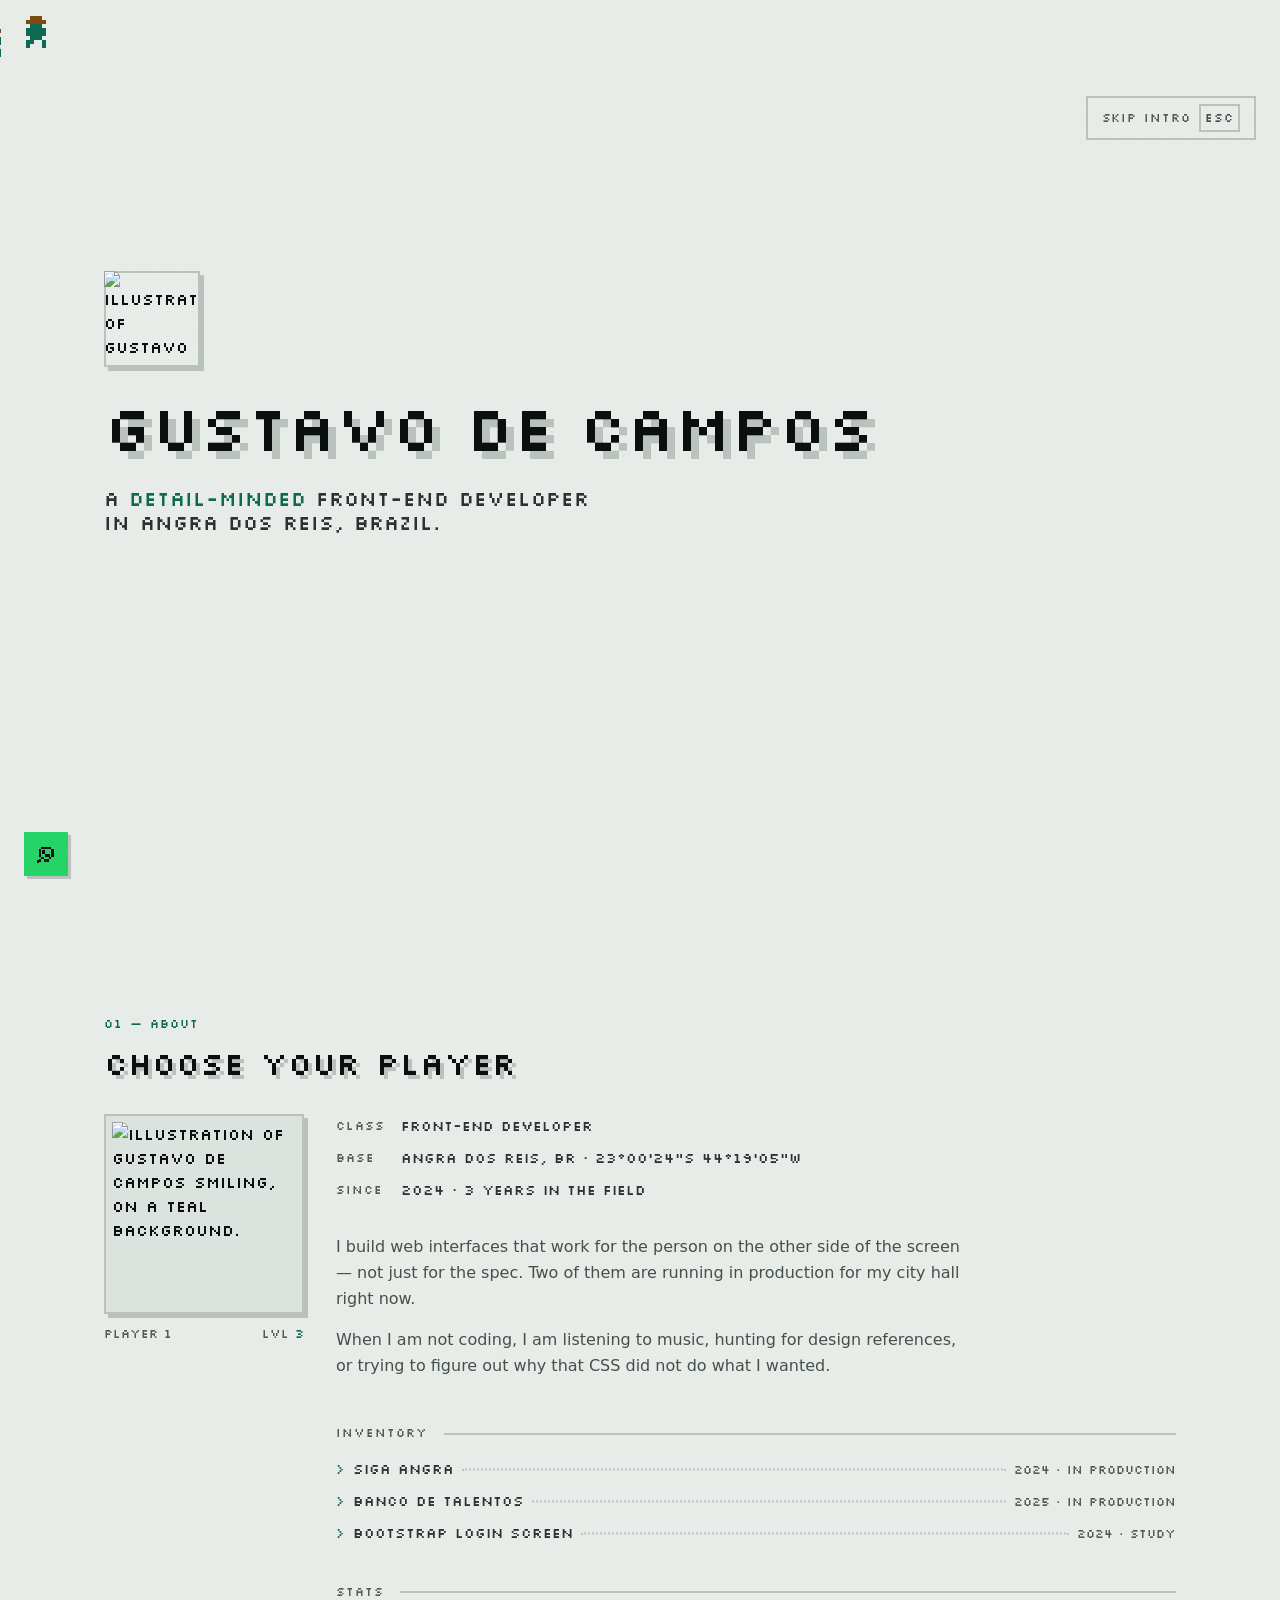
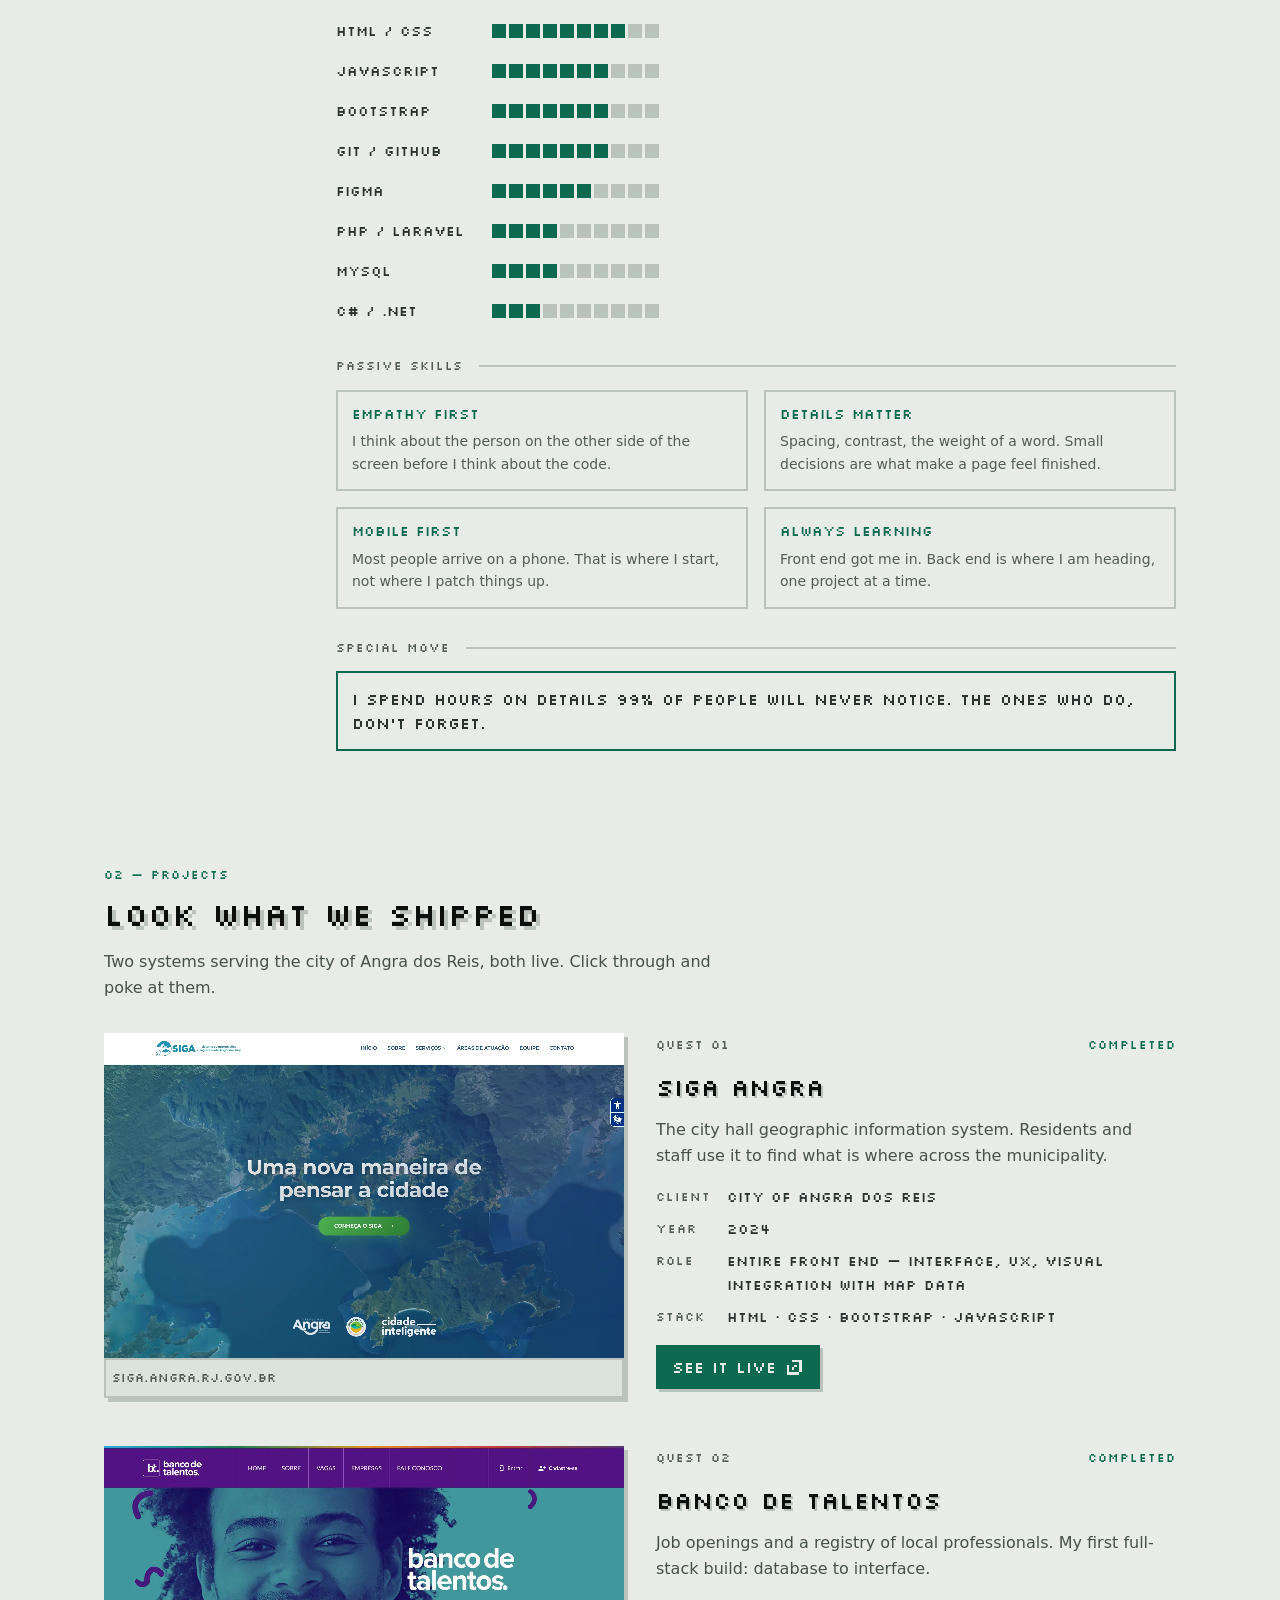
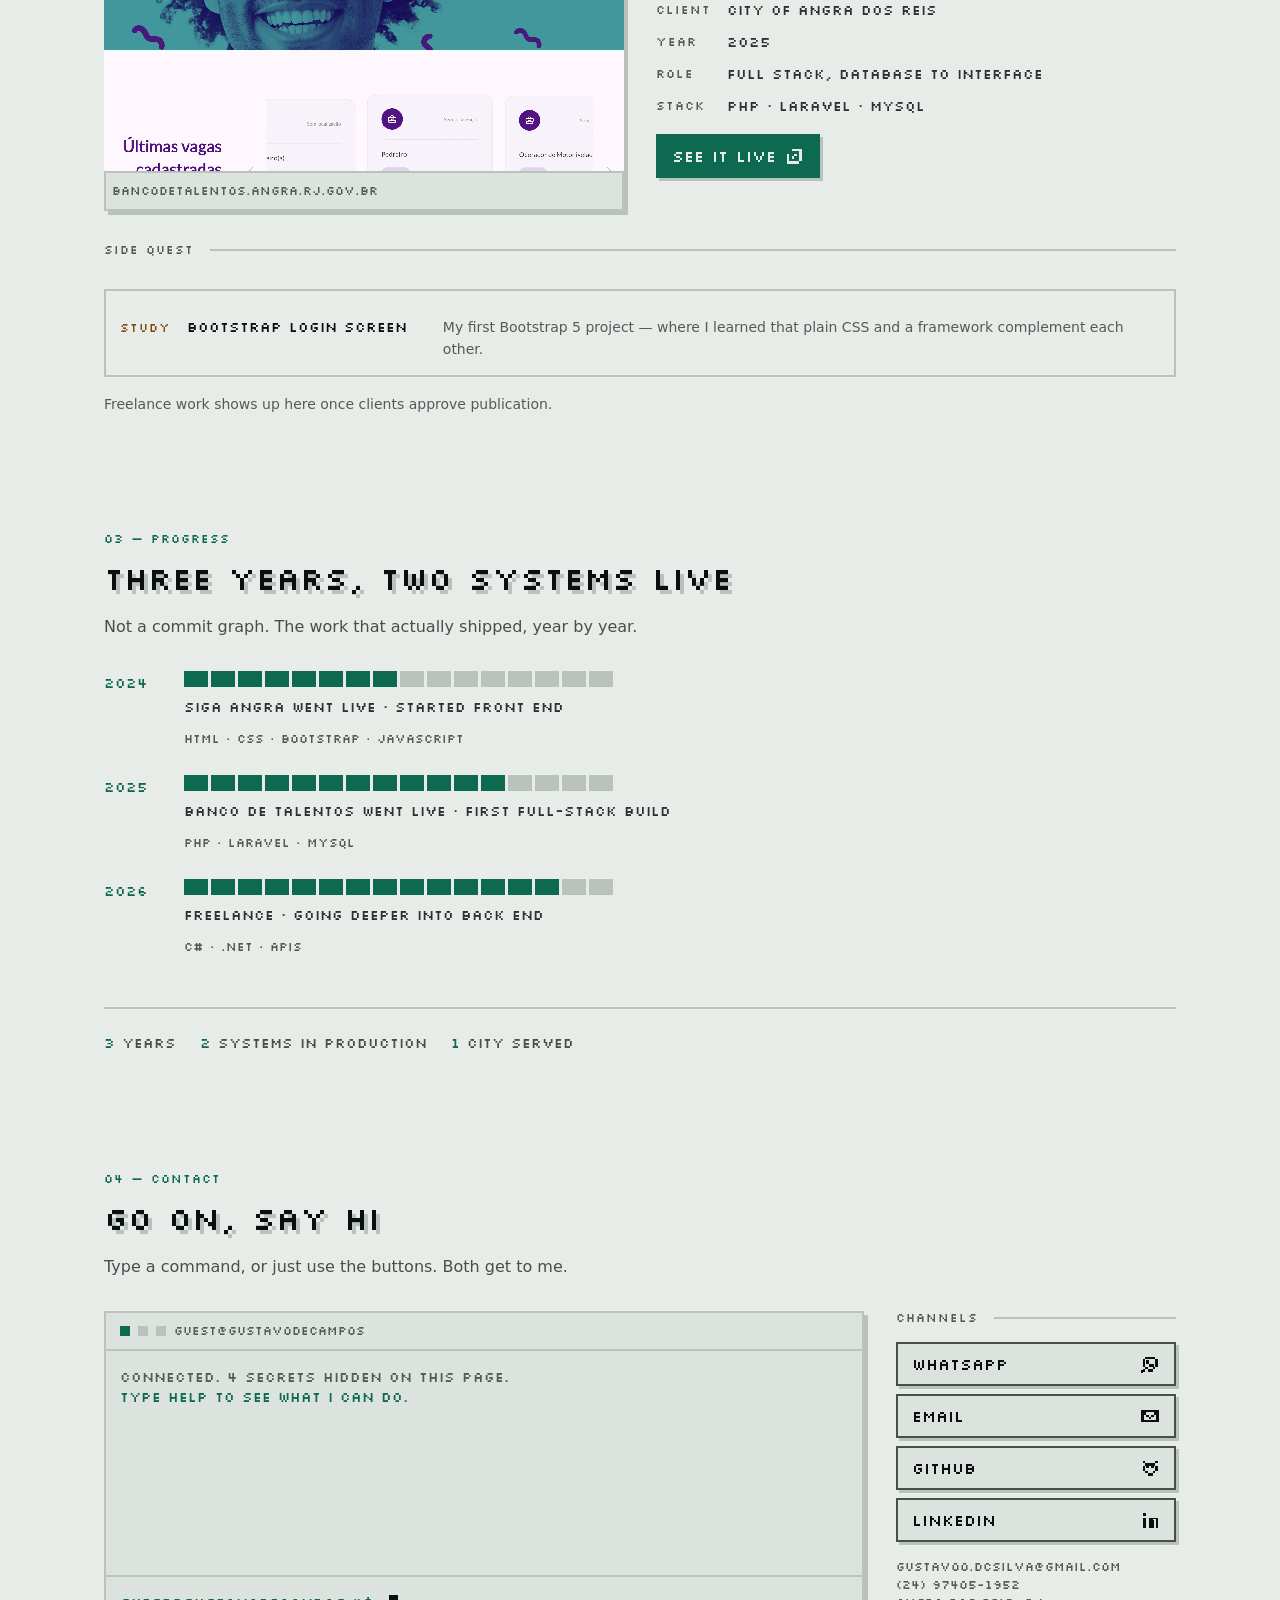
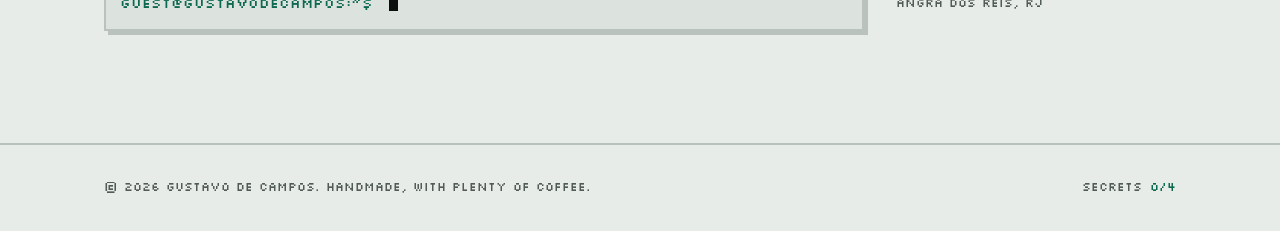
==== commit 5d293a05: "Add game layer: pixel workers build the hero, HUD tracks progress Introduce game.js, a self-containe" ====
--- a/index.html
+++ b/index.html
@@ -37,7 +37,11 @@
         }
       } catch (e) { }
       d.classList.add('js');
-      if (!matchMedia('(prefers-reduced-motion: reduce)').matches) d.classList.add('motion');
+      if (!matchMedia('(prefers-reduced-motion: reduce)').matches) {
+        d.classList.add('motion');
+        // Avisa o scripts.js que game.js vai assumir a intro do hero
+        window.__gameIntro = true;
+      }
     }();
   </script>
 
@@ -515,6 +519,9 @@
   <script src="i18n/en.js"></script>
   <script src="i18n/pt.js"></script>
   <script src="scripts.js"></script>
+  <!-- Camada de jogo: operarios, mascote, HUD. So enfeite:
+       o site funciona inteiro sem este arquivo. -->
+  <script src="game.js"></script>
 </body>
 
 </html>
--- a/style.css
+++ b/style.css
@@ -792,23 +792,6 @@
   width: 0.4em;
 }
 
-.motion .hero[data-phase="loading"] .letter {
-  opacity: 0;
-}
-
-.motion .hero[data-phase="celebrate"] .letter,
-.motion .hero[data-phase="idle"] .letter {
-  opacity: 1;
-  animation: settle 0.36s var(--step3) both;
-  animation-delay: calc(var(--i) * 30ms);
-}
-
-@keyframes settle {
-  0% { transform: translateY(-0.2em); }
-  60% { transform: translateY(0.0625em); }
-  100% { transform: translateY(0); }
-}
-
 @media (hover: hover) {
   .hero[data-phase="idle"] .letter {
     transition: transform var(--fast) var(--step2), color var(--fast) var(--step2);
@@ -860,14 +843,6 @@
   .hero-links a:hover {
     color: var(--accent);
   }
-}
-
-/* Conteúdo do hero só aparece depois das letras */
-.motion .hero[data-phase="loading"] .hero-avatar,
-.motion .hero[data-phase="loading"] .hero-role,
-.motion .hero[data-phase="loading"] .hero-note,
-.motion .hero[data-phase="loading"] .hero-links {
-  opacity: 0;
 }
 
 .motion .hero-avatar,
@@ -1493,3 +1468,147 @@
     font-size: var(--t-xs);
   }
 }
+
+/* ─── CAMADA DE JOGO ─────────────────────────────────
+   Operários, mascote e HUD. Tudo decorativo e por cima
+   da página: nada aqui pode capturar clique nem esconder
+   conteúdo de forma permanente. */
+
+.crew-layer {
+  position: fixed;
+  inset: 0;
+  z-index: 30;
+  pointer-events: none;
+  image-rendering: pixelated;
+}
+
+/* Balão de fala do mascote */
+.crew-bubble {
+  position: fixed;
+  z-index: 31;
+  max-width: min(42ch, calc(100vw - 48px));
+  padding: var(--s-1) var(--s-2);
+  background: var(--bg-2);
+  color: var(--ink);
+  font-size: var(--t-xs);
+  line-height: 18px;
+  box-shadow: inset 0 0 0 2px var(--accent), 3px 3px 0 var(--shadow);
+  opacity: 0;
+  pointer-events: none;
+  transition: opacity var(--fast) var(--step2);
+}
+
+.crew-bubble[data-on] {
+  opacity: 1;
+}
+
+/* ─── HERO EM CONSTRUÇÃO ─────────────────────────────
+   As peças nascem invisíveis e só materializam quando o
+   operário chega. data-solid é posto pelo game.js. */
+.motion .hero[data-phase="building"] [data-part] {
+  opacity: 0;
+  pointer-events: none;
+}
+
+.motion .hero [data-part][data-solid] {
+  opacity: 1;
+  pointer-events: auto;
+  animation: land 0.28s var(--step3) both;
+}
+
+@keyframes land {
+  0% { transform: translateY(-8px); }
+  60% { transform: translateY(2px); }
+  100% { transform: translateY(0); }
+}
+
+/* Enquanto constrói, o botão de pular fica visível */
+.hero[data-phase="building"] .skip-intro {
+  display: inline-flex;
+}
+
+/* ─── HUD ────────────────────────────────────────────
+   Fase, barra de progresso e pontuação. */
+.hud {
+  position: fixed;
+  left: 50%;
+  bottom: var(--s-2);
+  z-index: 29;
+  display: flex;
+  align-items: center;
+  gap: var(--s-2);
+  padding: var(--s-1) var(--s-2);
+  background: var(--bg-2);
+  font-size: var(--t-xs);
+  color: var(--ink-3);
+  box-shadow: inset 0 0 0 2px var(--shadow), 3px 3px 0 var(--shadow);
+  opacity: 0;
+  pointer-events: none;
+  transform: translate(-50%, 8px);
+  transition: opacity var(--mid) var(--step2), transform var(--mid) var(--step2);
+}
+
+.hud[data-on] {
+  opacity: 1;
+  transform: translate(-50%, 0);
+}
+
+.hud-phase {
+  white-space: nowrap;
+  color: var(--ink-2);
+}
+
+.hud-bar {
+  display: flex;
+  gap: 2px;
+}
+
+.hud-bar span {
+  width: 6px;
+  height: 10px;
+  background: var(--shadow);
+}
+
+.hud-bar span.on {
+  background: var(--accent);
+}
+
+.hud-score {
+  color: var(--accent);
+  font-variant-numeric: tabular-nums;
+}
+
+.hud-score[data-bump] {
+  animation: bump 0.3s var(--step3);
+}
+
+@keyframes bump {
+  0%, 100% { transform: scale(1); }
+  50% { transform: scale(1.25); }
+}
+
+/* Em tela estreita o HUD some: ocupa espaço demais e
+   compete com o conteúdo. O portfólio vem primeiro. */
+@media (max-width: 720px) {
+  .hud {
+    display: none;
+  }
+
+  .crew-bubble {
+    font-size: 11px;
+    max-width: calc(100vw - 32px);
+  }
+}
+
+/* Sem motion não existe camada de jogo nenhuma */
+@media (prefers-reduced-motion: reduce) {
+  .crew-layer,
+  .crew-bubble,
+  .hud {
+    display: none !important;
+  }
+
+  .motion .hero[data-phase="building"] [data-part] {
+    opacity: 1 !important;
+  }
+}
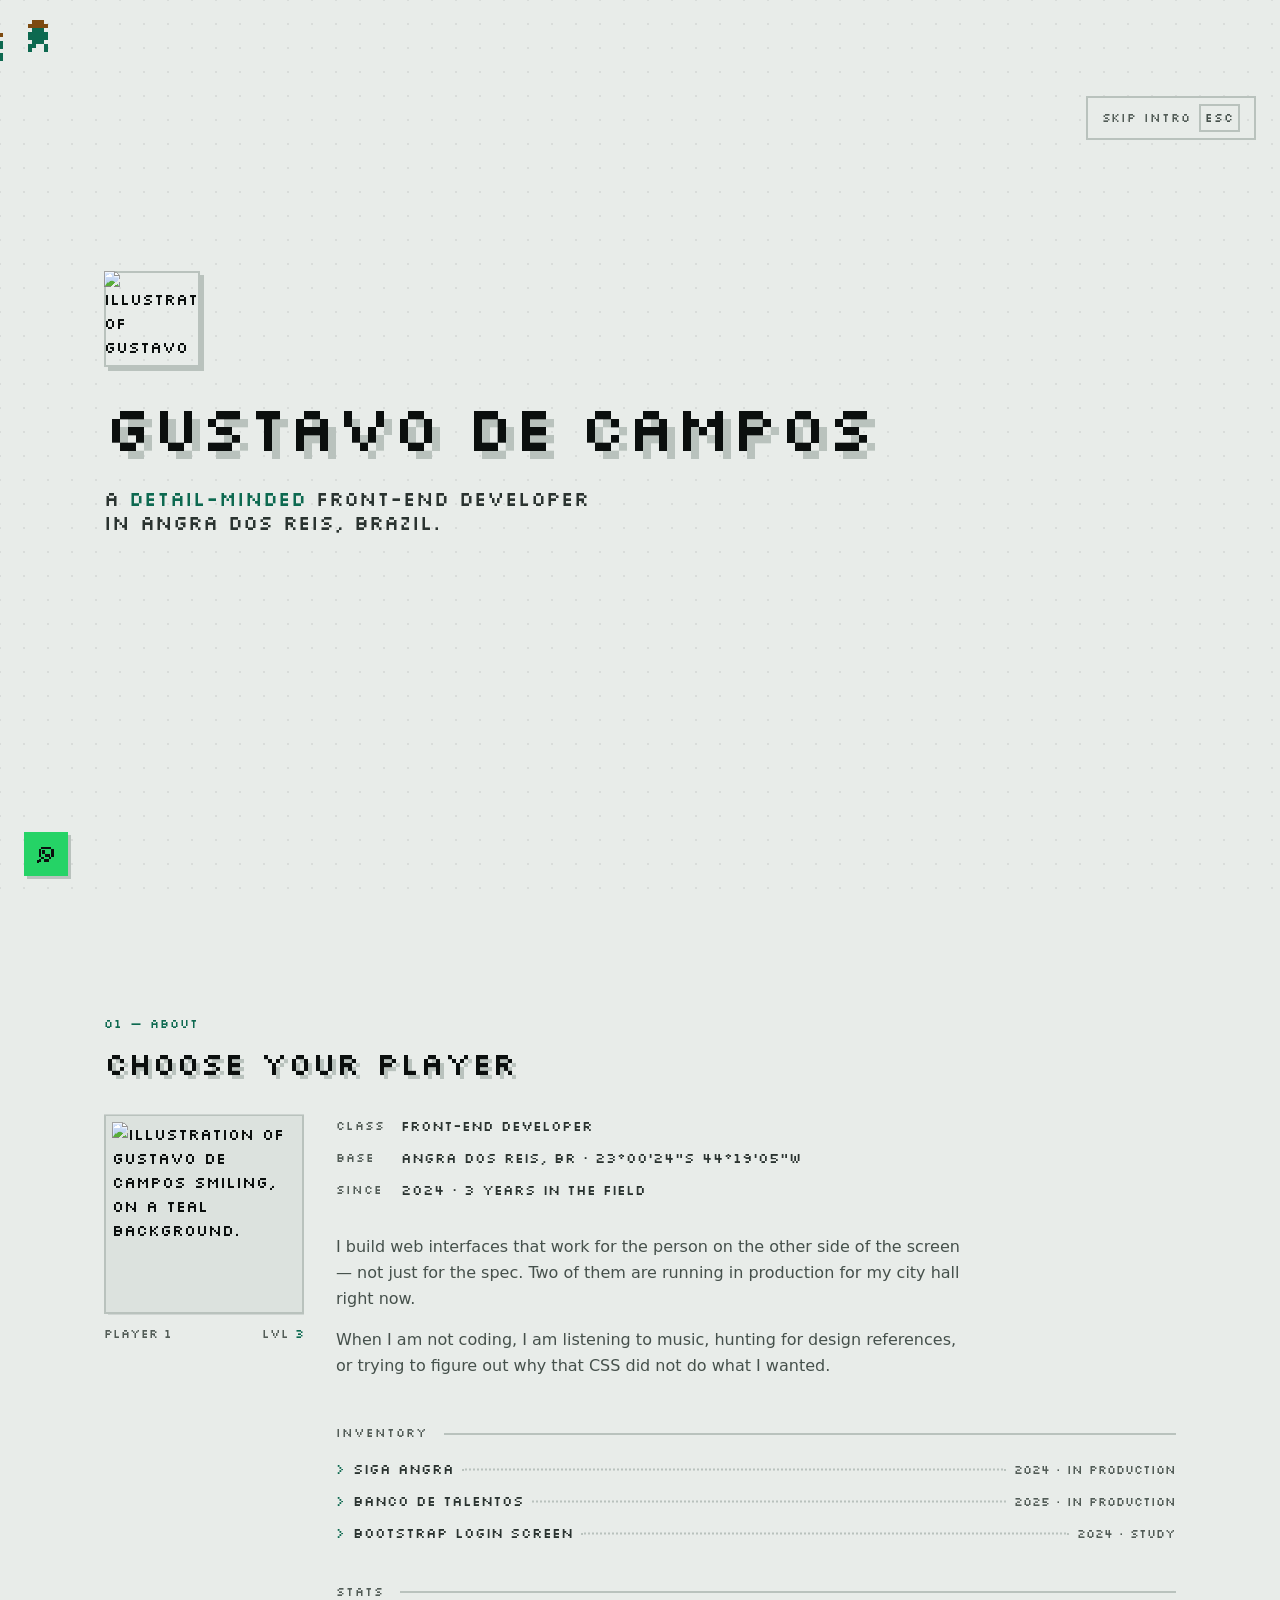
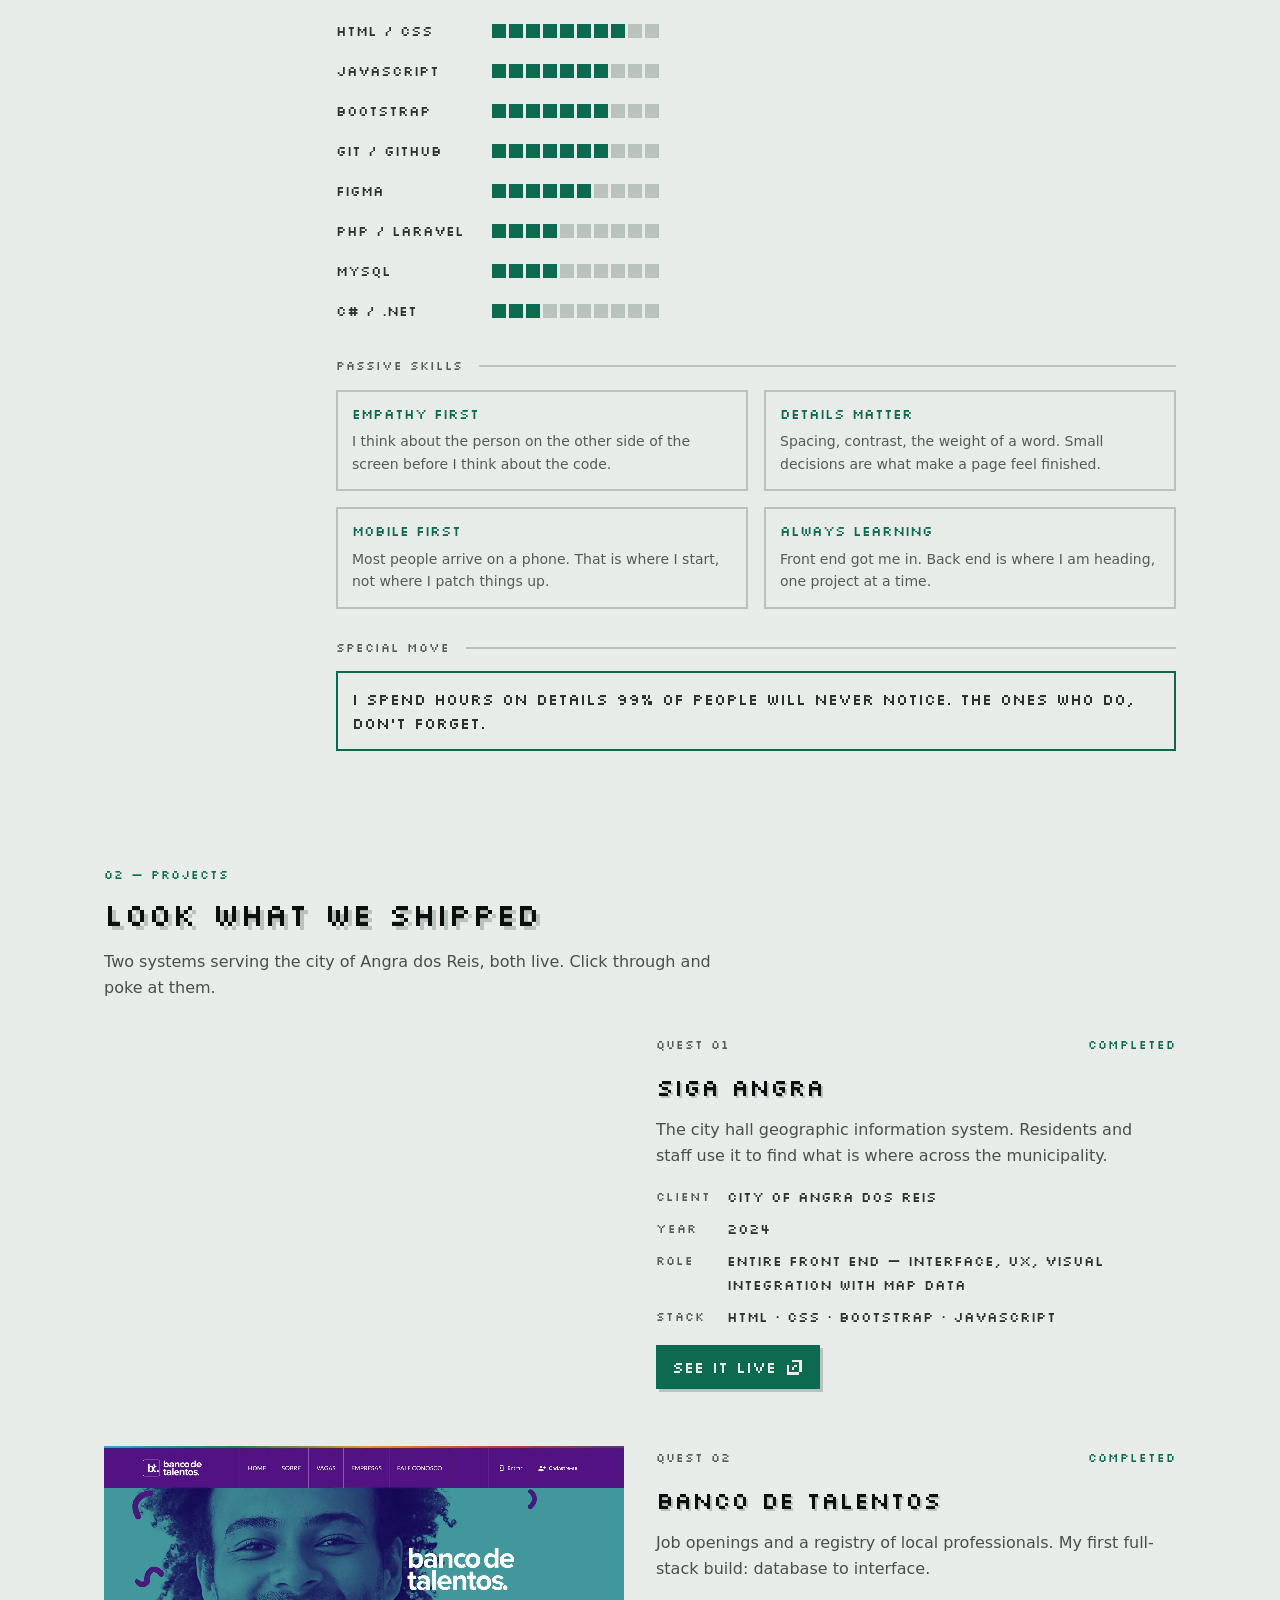
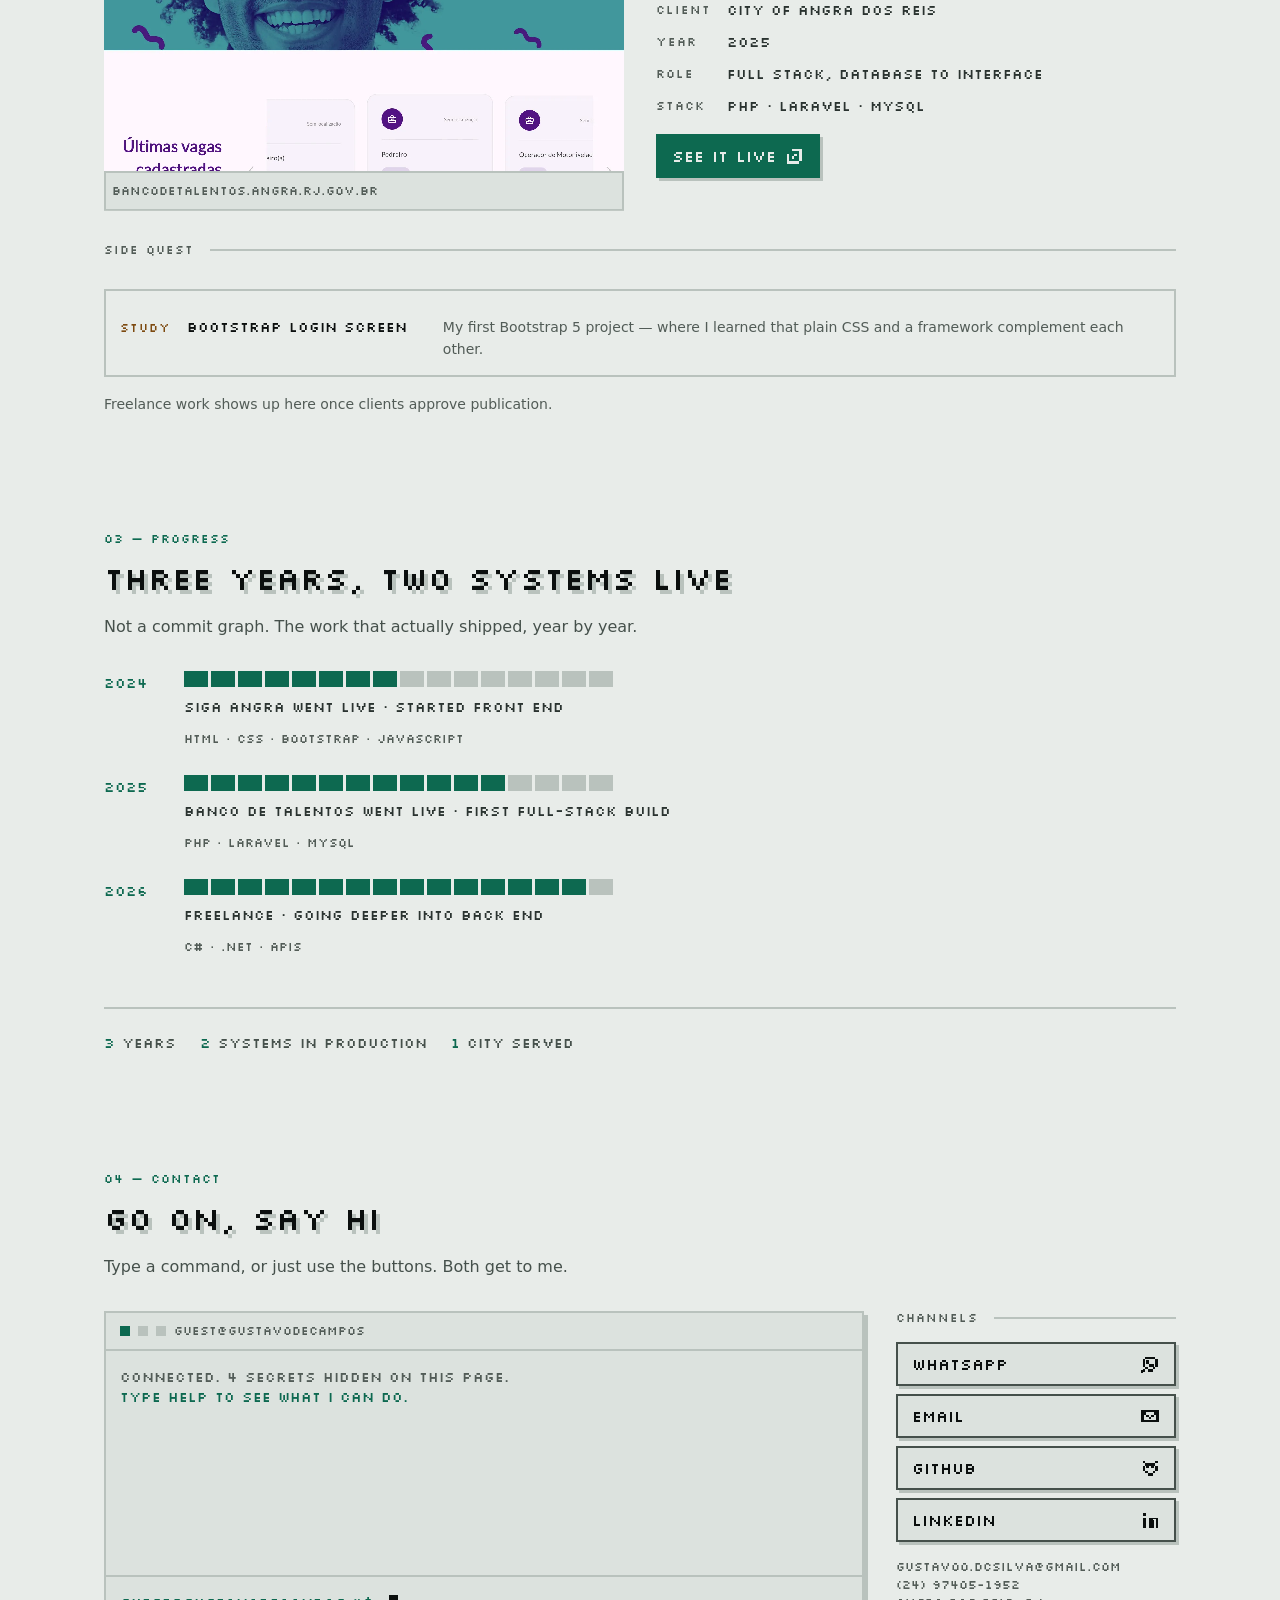
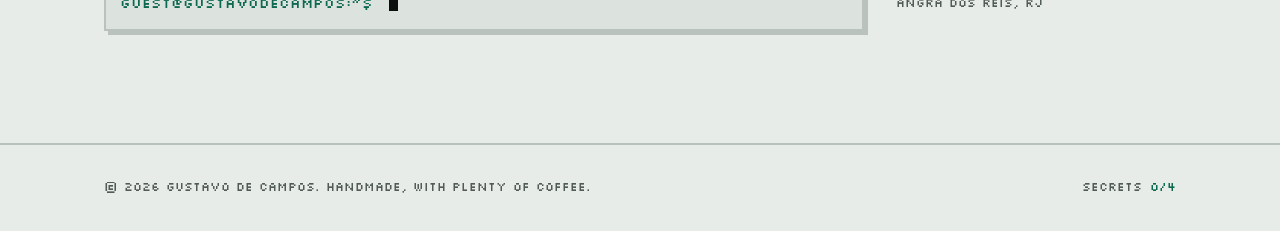
==== commit 9fa2832e: "Rework scroll reveals to match the reference site's animation vocabulary The previous reveal was a 2" ====
--- a/index.html
+++ b/index.html
@@ -176,7 +176,7 @@
 
         <div class="player" data-reveal>
           <div>
-            <figure class="player-portrait">
+            <figure class="player-portrait" data-lay>
               <img src="img/eu.webp" width="1024" height="1536" loading="lazy" decoding="async"
                 alt="Illustration of Gustavo de Campos smiling, on a teal background." data-i18n-attr="alt:hero.avatarAlt" />
             </figure>
@@ -203,7 +203,7 @@
 
             <div>
               <h3 class="rule" data-i18n="about.inventory">Inventory</h3>
-              <ol class="inventory">
+              <ol class="inventory" data-cascade>
                 <li>
                   <span class="mark" aria-hidden="true">&gt;</span>
                   <span>SIGA Angra</span>
@@ -228,7 +228,7 @@
             <div>
               <h3 class="rule" data-i18n="about.stats">Stats</h3>
               <!-- As células são decorativas; o valor vai no aria-label de cada .stat -->
-              <div class="stats">
+              <div class="stats" data-cascade>
                 <div class="stat" role="img" aria-label="HTML and CSS: 8 of 10">
                   <span class="stat-name">HTML / CSS</span>
                   <span class="stat-bar" data-level="8" aria-hidden="true"></span>
@@ -266,7 +266,7 @@
 
             <div>
               <h3 class="rule" data-i18n="about.passives">Passive skills</h3>
-              <div class="passives">
+              <div class="passives" data-cascade>
                 <article class="passive">
                   <h3 data-i18n="about.pr1.title">Empathy first</h3>
                   <p data-i18n="about.pr1.text">I think about the person on the other side of the screen before I think about the code.</p>
@@ -308,7 +308,7 @@
 
         <ol class="quests">
           <li class="quest" data-reveal>
-            <figure class="quest-shot">
+            <figure class="quest-shot" data-lay>
               <img src="img/projetos/siga.webp" width="1200" height="750" loading="lazy" decoding="async"
                 alt="SIGA Angra interface showing a city map with data layers." data-i18n-attr="alt:siga.alt" />
               <figcaption class="quest-domain">siga.angra.rj.gov.br</figcaption>
@@ -340,7 +340,7 @@
           </li>
 
           <li class="quest" data-reveal>
-            <figure class="quest-shot">
+            <figure class="quest-shot" data-lay>
               <img src="img/projetos/banco-talentos.webp" width="1200" height="750" loading="lazy" decoding="async"
                 alt="Banco de Talentos interface listing job openings." data-i18n-attr="alt:talentos.alt" />
               <figcaption class="quest-domain">bancodetalentos.angra.rj.gov.br</figcaption>
@@ -397,7 +397,7 @@
           <p class="sec-lede" data-i18n="progress.lede">Not a commit graph. The work that actually shipped, year by year.</p>
         </header>
 
-        <div class="track" data-reveal>
+        <div class="track" data-reveal data-cascade>
           <div class="track-row">
             <span class="track-year">2024</span>
             <div class="track-main">
@@ -464,7 +464,7 @@
           <!-- Caminho óbvio pra quem não quer digitar -->
           <div>
             <h3 class="rule" data-i18n="contact.channels">Channels</h3>
-            <div class="channels">
+            <div class="channels" data-cascade>
               <a class="btn" href="https://wa.me/5524974051952?text=Hi%2C%20I%20saw%20your%20portfolio%20and%20would%20like%20to%20talk!"
                 target="_blank" rel="noopener" data-i18n-attr="href:contact.whatsapp">
                 <span>WhatsApp</span>
--- a/style.css
+++ b/style.css
@@ -326,7 +326,19 @@
 }
 
 /* ─── REVEAL ─────────────────────────────────────── */
-/* Só roda com .motion (JS ativo e sem reduced-motion) */
+/* Vocabulário de jogo, não de site. Nada faz fade: a coisa não
+   existe e então existe, ou é varrida pra dentro em degraus
+   visíveis. Fade suave entregaria o truque.
+
+   Três padrões:
+     [data-reveal]   bloco desliza 8px pra dentro
+     [data-lay]      varredura com clip-path em 12 degraus
+     [data-cascade]  filhos ligam um a um, 18ms entre cada
+
+   Regra que vale pros três: o estado visível é o padrão. A animação
+   só adia a entrada. Se ela não rodar, o conteúdo aparece mesmo
+   assim — animação nenhuma pode esconder conteúdo pra sempre. */
+
 .motion [data-reveal] {
   opacity: 0;
   transform: translateY(8px);
@@ -336,6 +348,43 @@
 .motion [data-reveal].is-in {
   opacity: 1;
   transform: none;
+}
+
+/* lay: varredura da esquerda pra direita em 12 degraus. A imagem é
+   "assentada" no lugar, como peça de cenário entrando. */
+/* O corte só vale enquanto a imagem não entrou. Depois de .is-in o
+   estado final é declarado em CSS, não deixado por conta do fill-mode:
+   se a animação não rodar, a imagem aparece inteira do mesmo jeito. */
+.motion [data-lay]:not(.is-in) {
+  clip-path: inset(0 100% 0 0);
+}
+
+.motion [data-lay].is-in {
+  clip-path: inset(0);
+  animation: lay 0.72s steps(12, end);
+}
+
+@keyframes lay {
+  from {
+    clip-path: inset(0 100% 0 0);
+  }
+}
+
+/* block-in: cada filho liga de uma vez, 18ms depois do anterior.
+   Duração de 1ms porque não há transição nenhuma — só o instante
+   em que passa a existir. É isso que soa a jogo, e não um fade.
+
+   O filho nasce visível; a animação usa 'backwards' pra escondê-lo
+   apenas durante o próprio atraso. Com 'both' ele ficaria escondido
+   pra sempre caso a animação não completasse. */
+.motion [data-cascade].is-in > * {
+  animation: block-in 1ms calc(var(--i, 0) * 18ms) backwards;
+}
+
+@keyframes block-in {
+  0% {
+    visibility: hidden;
+  }
 }
 
 /* ─── REDUCED MOTION ─────────────────────────────── */
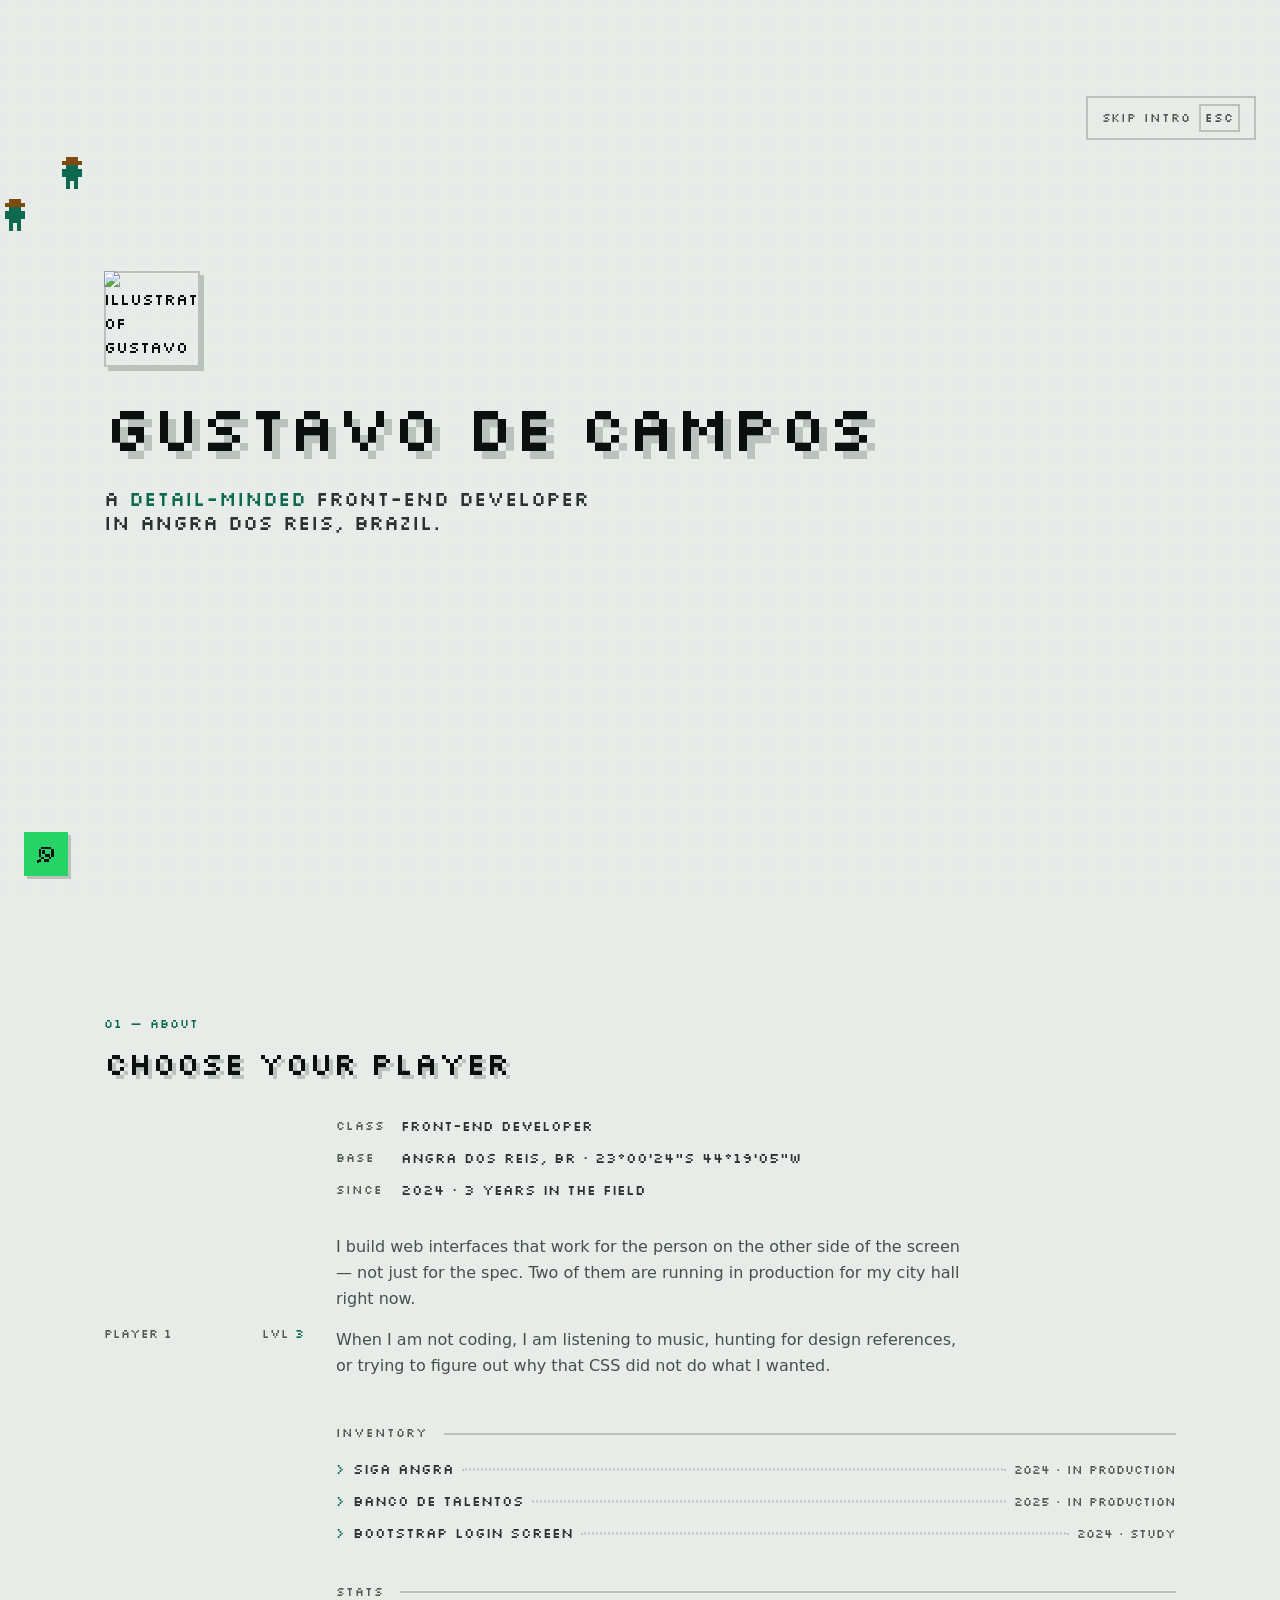
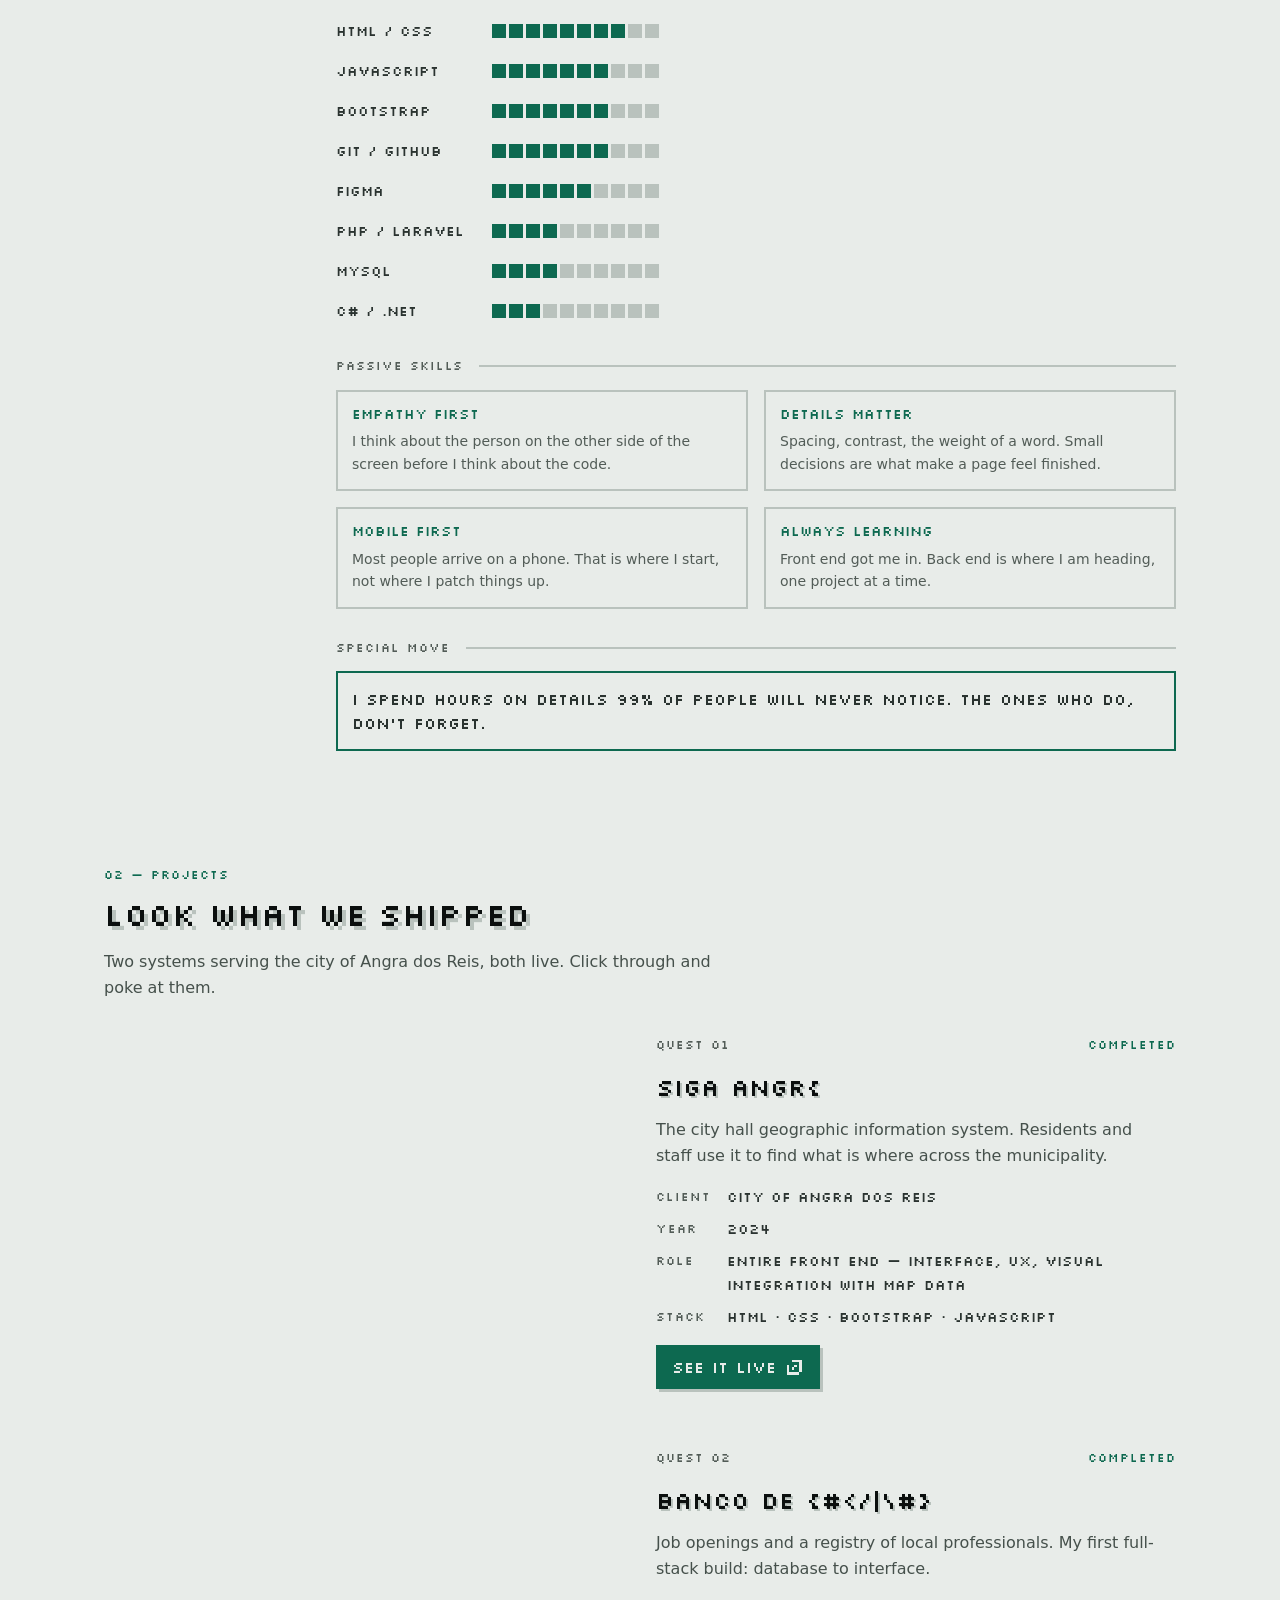
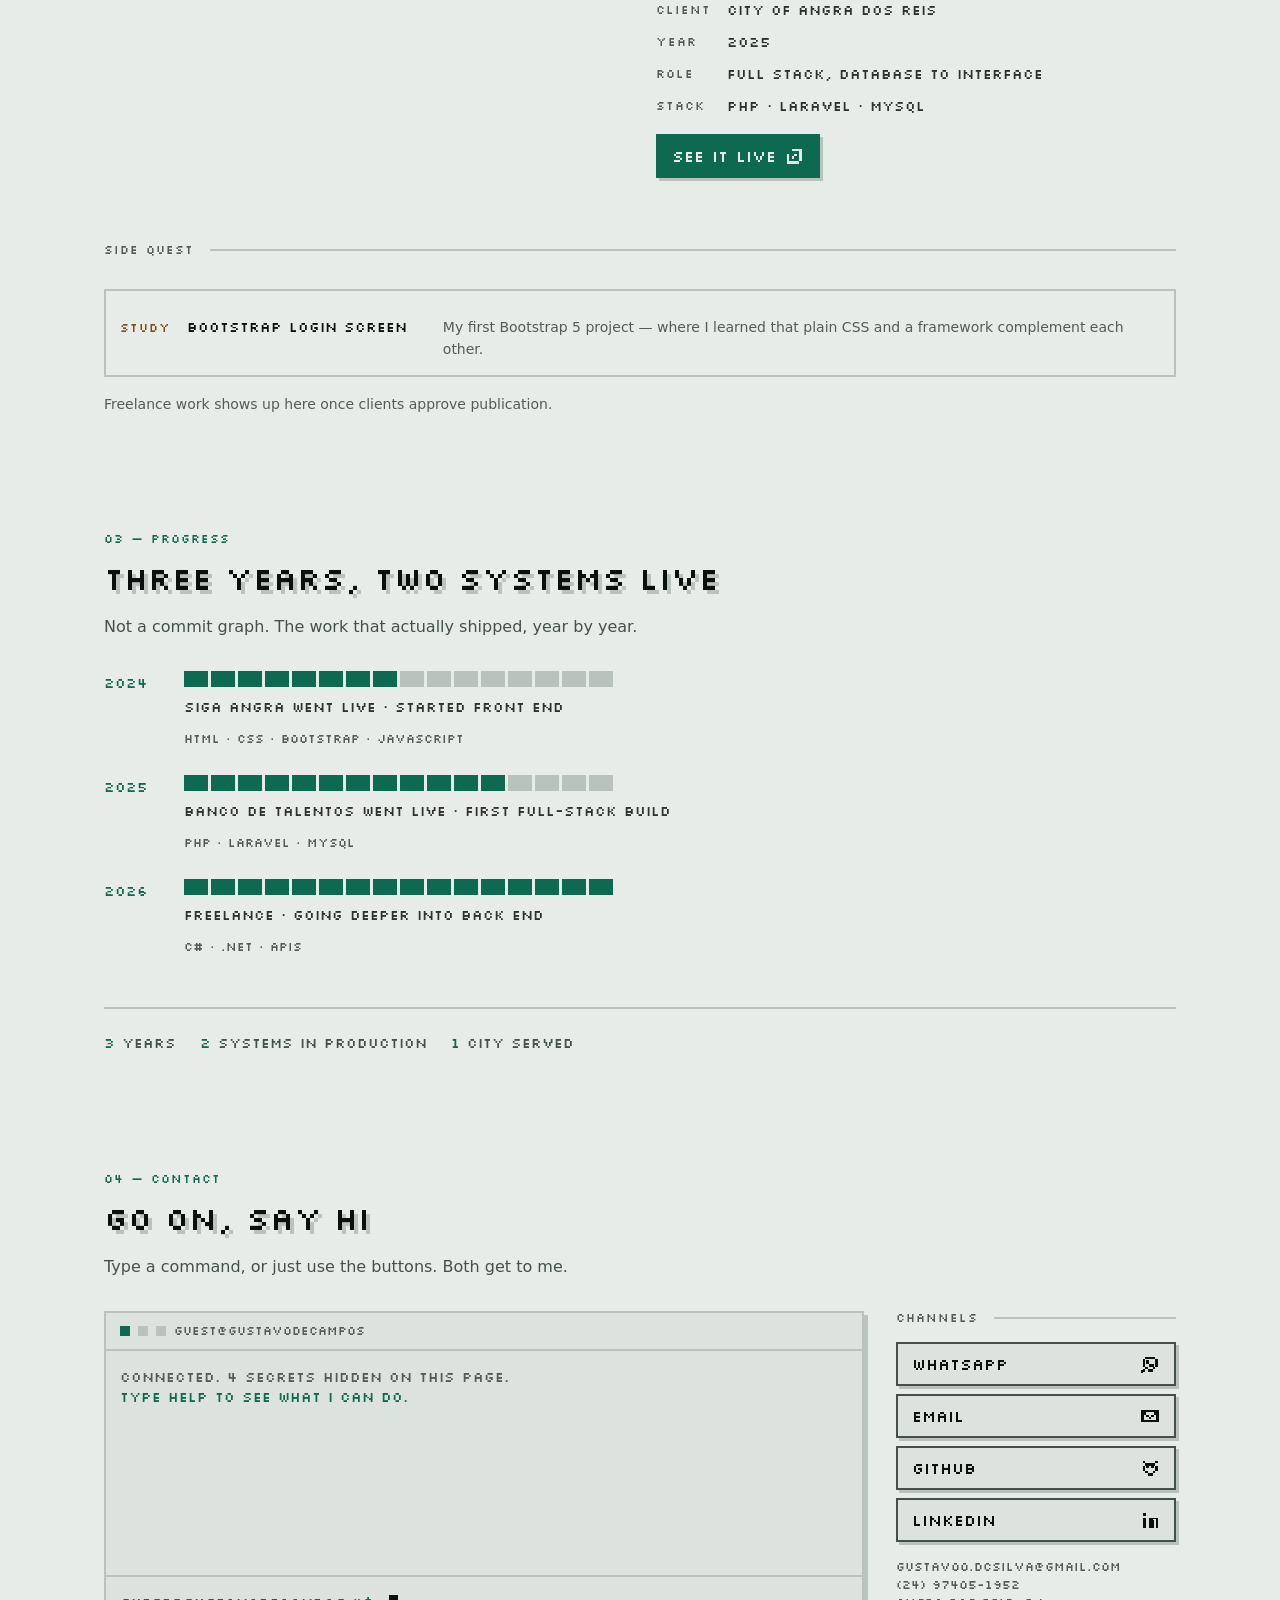
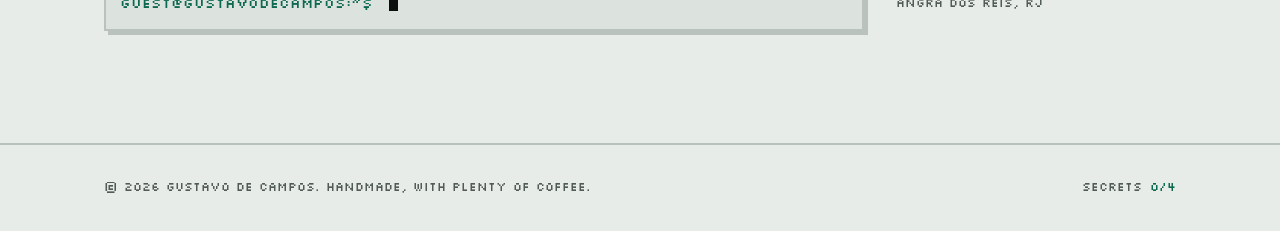
==== commit 7e052c01: "Match the reference site's motion vocabulary; add card, letter and crew animation Four changes, all " ====
--- a/index.html
+++ b/index.html
@@ -81,7 +81,6 @@
   <header class="site-header" id="siteHeader">
     <nav class="nav wrap" aria-label="Main" data-i18n-attr="aria-label:nav.label">
       <a class="brand" href="#inicio" aria-label="Gustavo de Campos, home" data-i18n-attr="aria-label:nav.home">
-        <span class="brand-mark" id="brandMark" aria-hidden="true">G<em>C</em></span>
         <span class="brand-name">Gustavo C.</span>
       </a>
 
--- a/style.css
+++ b/style.css
@@ -20,6 +20,7 @@
   --muted: #7d8884;
   --shadow: #26302c;
   --accent: #2fd4a7;
+  --accent-rgb: 47, 212, 167;
   --accent-2: #f2a43c;
   --dot: rgba(232, 236, 233, 0.06);
   color-scheme: dark;
@@ -36,6 +37,7 @@
   --muted: #525c57;
   --shadow: #b9c2bd;
   --accent: #0d6950;
+  --accent-rgb: 13, 105, 80;
   --accent-2: #7d4a10;
   --dot: rgba(11, 15, 14, 0.07);
   color-scheme: light;
@@ -70,8 +72,13 @@
   --radius: 0;
 
   /* steps() é a assinatura: nada se move suave */
+  /* steps() é para os momentos em que o movimento precisa ser visto
+     em quadros: varredura, letra do hero, seta. Para o resto vale uma
+     curva rápida de saída suave — passo travado em tudo deixa a
+     interface dura em vez de pixelada. */
   --step2: steps(2, end);
   --step3: steps(3, end);
+  --ease: cubic-bezier(0.23, 1, 0.32, 1);
   --fast: 0.12s;
   --mid: 0.2s;
 }
@@ -342,7 +349,7 @@
 .motion [data-reveal] {
   opacity: 0;
   transform: translateY(8px);
-  transition: opacity var(--mid) var(--step3), transform var(--mid) var(--step3);
+  transition: opacity 0.16s ease-out, transform 0.22s var(--ease);
 }
 
 .motion [data-reveal].is-in {
@@ -409,7 +416,7 @@
   left: 0;
   right: 0;
   z-index: 50;
-  transition: background var(--mid) var(--step2), box-shadow var(--mid) var(--step2);
+  transition: background var(--mid) var(--ease), box-shadow var(--mid) var(--ease);
 }
 
 .site-header.is-solid {
@@ -420,7 +427,7 @@
 /* Durante a intro o header fica invisível; aparece na fase idle */
 .motion .site-header {
   opacity: 0;
-  transition: opacity var(--mid) var(--step2), background var(--mid) var(--step2),
+  transition: opacity var(--mid) var(--ease), background var(--mid) var(--ease),
               box-shadow var(--mid) var(--step2);
 }
 
@@ -445,31 +452,6 @@
   color: var(--ink);
 }
 
-.brand-mark {
-  display: grid;
-  place-items: center;
-  width: 32px;
-  height: 32px;
-  background: var(--accent);
-  color: var(--bg);
-  font-size: var(--t-sm);
-  transition: transform var(--fast) var(--step2);
-}
-
-.brand-mark em {
-  font-style: normal;
-}
-
-/* Easter egg: 5 cliques no monograma */
-.brand-mark.is-jumping {
-  animation: hop 0.4s var(--step3) 2;
-}
-
-@keyframes hop {
-  0%, 100% { transform: translateY(0); }
-  50% { transform: translateY(-6px); }
-}
-
 .brand-name {
   font-size: var(--t-sm);
 }
@@ -486,7 +468,7 @@
   min-height: 44px;
   /* --muted falha AA no tema claro neste tamanho; --ink-3 passa nos dois */
   color: var(--ink-3);
-  transition: color var(--fast) var(--step2);
+  transition: color var(--fast) var(--ease);
 }
 
 @media (hover: hover) {
@@ -515,7 +497,7 @@
   font-size: var(--t-xs);
   color: var(--ink-3);
   box-shadow: inset 0 0 0 2px var(--shadow);
-  transition: color var(--fast) var(--step2), box-shadow var(--fast) var(--step2);
+  transition: color var(--fast) var(--ease), box-shadow var(--fast) var(--ease);
 }
 
 @media (hover: hover) {
@@ -547,7 +529,7 @@
   width: 44px;
   height: 44px;
   color: var(--muted);
-  transition: color var(--fast) var(--step2);
+  transition: color var(--fast) var(--ease);
 }
 
 @media (hover: hover) {
@@ -578,7 +560,7 @@
   min-width: 32px;
   min-height: 44px;
   color: var(--muted);
-  transition: color var(--fast) var(--step2);
+  transition: color var(--fast) var(--ease);
 }
 
 .lang-btn[aria-pressed="true"] {
@@ -689,6 +671,28 @@
   color: var(--ink);
   text-shadow: 0.125em 0.125em 0 var(--shadow);
   margin-bottom: var(--s-2);
+}
+
+/* Título de seção monta letra a letra ao entrar, como o hero.
+   Visível por padrão: a animação só adia a entrada. Se não rodar,
+   o título aparece inteiro — texto nunca fica escondido por enfeite. */
+.motion .sec-title.is-in .letter {
+  animation: block-in 1ms calc(var(--i, 0) * 30ms) backwards;
+}
+
+@media (hover: hover) {
+  /* Passar o mouse levanta a letra sob o cursor */
+  .sec-title .letter,
+  .quest-title .letter {
+    display: inline-block;
+    transition: transform 0.16s var(--step2), color 0.16s var(--step2);
+  }
+
+  .sec-title.is-in .letter:hover,
+  .quest-title .letter:hover {
+    transform: translateY(-0.125em);
+    color: var(--accent);
+  }
 }
 
 .sec-lede {
@@ -885,7 +889,7 @@
   gap: var(--s-1);
   min-height: 44px;
   color: var(--ink-3);
-  transition: color var(--fast) var(--step2);
+  transition: color var(--fast) var(--ease);
 }
 
 @media (hover: hover) {
@@ -898,7 +902,7 @@
 .motion .hero-role,
 .motion .hero-note,
 .motion .hero-links {
-  transition: opacity var(--mid) var(--step2);
+  transition: opacity var(--mid) var(--ease);
 }
 
 /* Botão de pular: primeiro na ordem de tab, some na fase idle */
@@ -917,7 +921,7 @@
   text-transform: uppercase;
   color: var(--muted);
   box-shadow: inset 0 0 0 2px var(--shadow);
-  transition: color var(--fast) var(--step2), box-shadow var(--fast) var(--step2);
+  transition: color var(--fast) var(--ease), box-shadow var(--fast) var(--ease);
 }
 
 @media (hover: hover) {
@@ -1121,8 +1125,97 @@
 }
 
 .quest-shot {
+  position: relative;
   background: var(--bg-2);
   box-shadow: inset 0 0 0 2px var(--shadow), 4px 4px 0 var(--shadow);
+  transition: box-shadow var(--fast) var(--ease);
+}
+
+/* Scanline sobre a imagem: dá vida sem fingir que é uma demo rodando.
+   O gradiente é um gerador de linhas, não um degradê — segue valendo
+   a regra de não usar gradiente decorativo. */
+.quest-shot::after {
+  content: "";
+  position: absolute;
+  inset: 0;
+  pointer-events: none;
+  background-image: repeating-linear-gradient(
+    to bottom,
+    rgba(0, 0, 0, 0.22) 0 1px,
+    transparent 1px 3px
+  );
+  opacity: 0.5;
+  transition: opacity var(--fast) var(--ease);
+}
+
+@media (hover: hover) {
+  /* Hover sutil, como no site de referência: a moldura acende e as
+     linhas recuam. O card não levanta nem escala. */
+  .quest:hover .quest-shot {
+    box-shadow: inset 0 0 0 2px var(--accent), 4px 4px 0 var(--shadow);
+  }
+
+  .quest:hover .quest-shot::after {
+    opacity: 0.22;
+  }
+
+  .quest:hover .quest-title {
+    color: var(--accent);
+  }
+}
+
+.quest-title {
+  transition: color var(--fast) var(--ease);
+}
+
+/* A varredura roda sob as scanlines, não sobre elas */
+.motion .quest-shot.is-in::after {
+  animation: scan 2.4s steps(8, end) 0.72s infinite;
+}
+
+@keyframes scan {
+  0%, 92% { background-position: 0 0; }
+  100% { background-position: 0 24px; }
+}
+
+/* Faixa de brilho atravessa a imagem de cima a baixo, como varredura
+   de tubo. Faz o card parecer uma tela ligada sem precisar de GIF:
+   nenhum arquivo extra, nenhum megabyte, e para sozinho fora da tela.
+   Isto é enfeite — não é, nem finge ser, uma demonstração do site. */
+.quest-shot::before {
+  content: "";
+  position: absolute;
+  left: 0;
+  right: 0;
+  height: 25%;
+  z-index: 1;
+  pointer-events: none;
+  background-image: linear-gradient(
+    to bottom,
+    transparent,
+    rgba(var(--accent-rgb, 47, 212, 167), 0.07) 45%,
+    rgba(var(--accent-rgb, 47, 212, 167), 0.11) 55%,
+    transparent
+  );
+  opacity: 0;
+}
+
+.motion .quest-shot.is-in::before {
+  animation: sweep 4.5s steps(14, end) 1s infinite;
+}
+
+@keyframes sweep {
+  0% { top: -25%; opacity: 0; }
+  8% { opacity: 1; }
+  70% { opacity: 1; }
+  78%, 100% { top: 100%; opacity: 0; }
+}
+
+@media (hover: hover) {
+  /* No hover a varredura acelera: o card "acorda" */
+  .quest:hover .quest-shot::before {
+    animation-duration: 1.8s;
+  }
 }
 
 .quest-shot img {
@@ -1214,7 +1307,7 @@
   gap: var(--s-1);
   min-height: 44px;
   color: var(--ink);
-  transition: color var(--fast) var(--step2);
+  transition: color var(--fast) var(--ease);
 }
 
 @media (hover: hover) {
@@ -1544,7 +1637,7 @@
   box-shadow: inset 0 0 0 2px var(--accent), 3px 3px 0 var(--shadow);
   opacity: 0;
   pointer-events: none;
-  transition: opacity var(--fast) var(--step2);
+  transition: opacity var(--fast) var(--ease);
 }
 
 .crew-bubble[data-on] {
@@ -1578,10 +1671,13 @@
 
 /* ─── HUD ────────────────────────────────────────────
    Fase, barra de progresso e pontuação. */
+/* Canto direito, não centro: centralizado o HUD cruza a coluna de
+   texto e cobre o conteúdo. O portfólio vem antes do enfeite.
+   Fica acima do botão "voltar ao topo", que ocupa o mesmo canto. */
 .hud {
   position: fixed;
-  left: 50%;
-  bottom: var(--s-2);
+  right: var(--gutter);
+  bottom: calc(var(--gutter) + 56px);
   z-index: 29;
   display: flex;
   align-items: center;
@@ -1593,13 +1689,13 @@
   box-shadow: inset 0 0 0 2px var(--shadow), 3px 3px 0 var(--shadow);
   opacity: 0;
   pointer-events: none;
-  transform: translate(-50%, 8px);
-  transition: opacity var(--mid) var(--step2), transform var(--mid) var(--step2);
+  transform: translateY(8px);
+  transition: opacity var(--mid) var(--ease), transform var(--mid) var(--ease);
 }
 
 .hud[data-on] {
   opacity: 1;
-  transform: translate(-50%, 0);
+  transform: none;
 }
 
 .hud-phase {
@@ -1607,9 +1703,10 @@
   color: var(--ink-2);
 }
 
+/* A barra de 16 celulas deixava o HUD largo demais pra um canto;
+   fase e pontuacao ja dizem o mesmo em menos espaco. */
 .hud-bar {
-  display: flex;
-  gap: 2px;
+  display: none;
 }
 
 .hud-bar span {
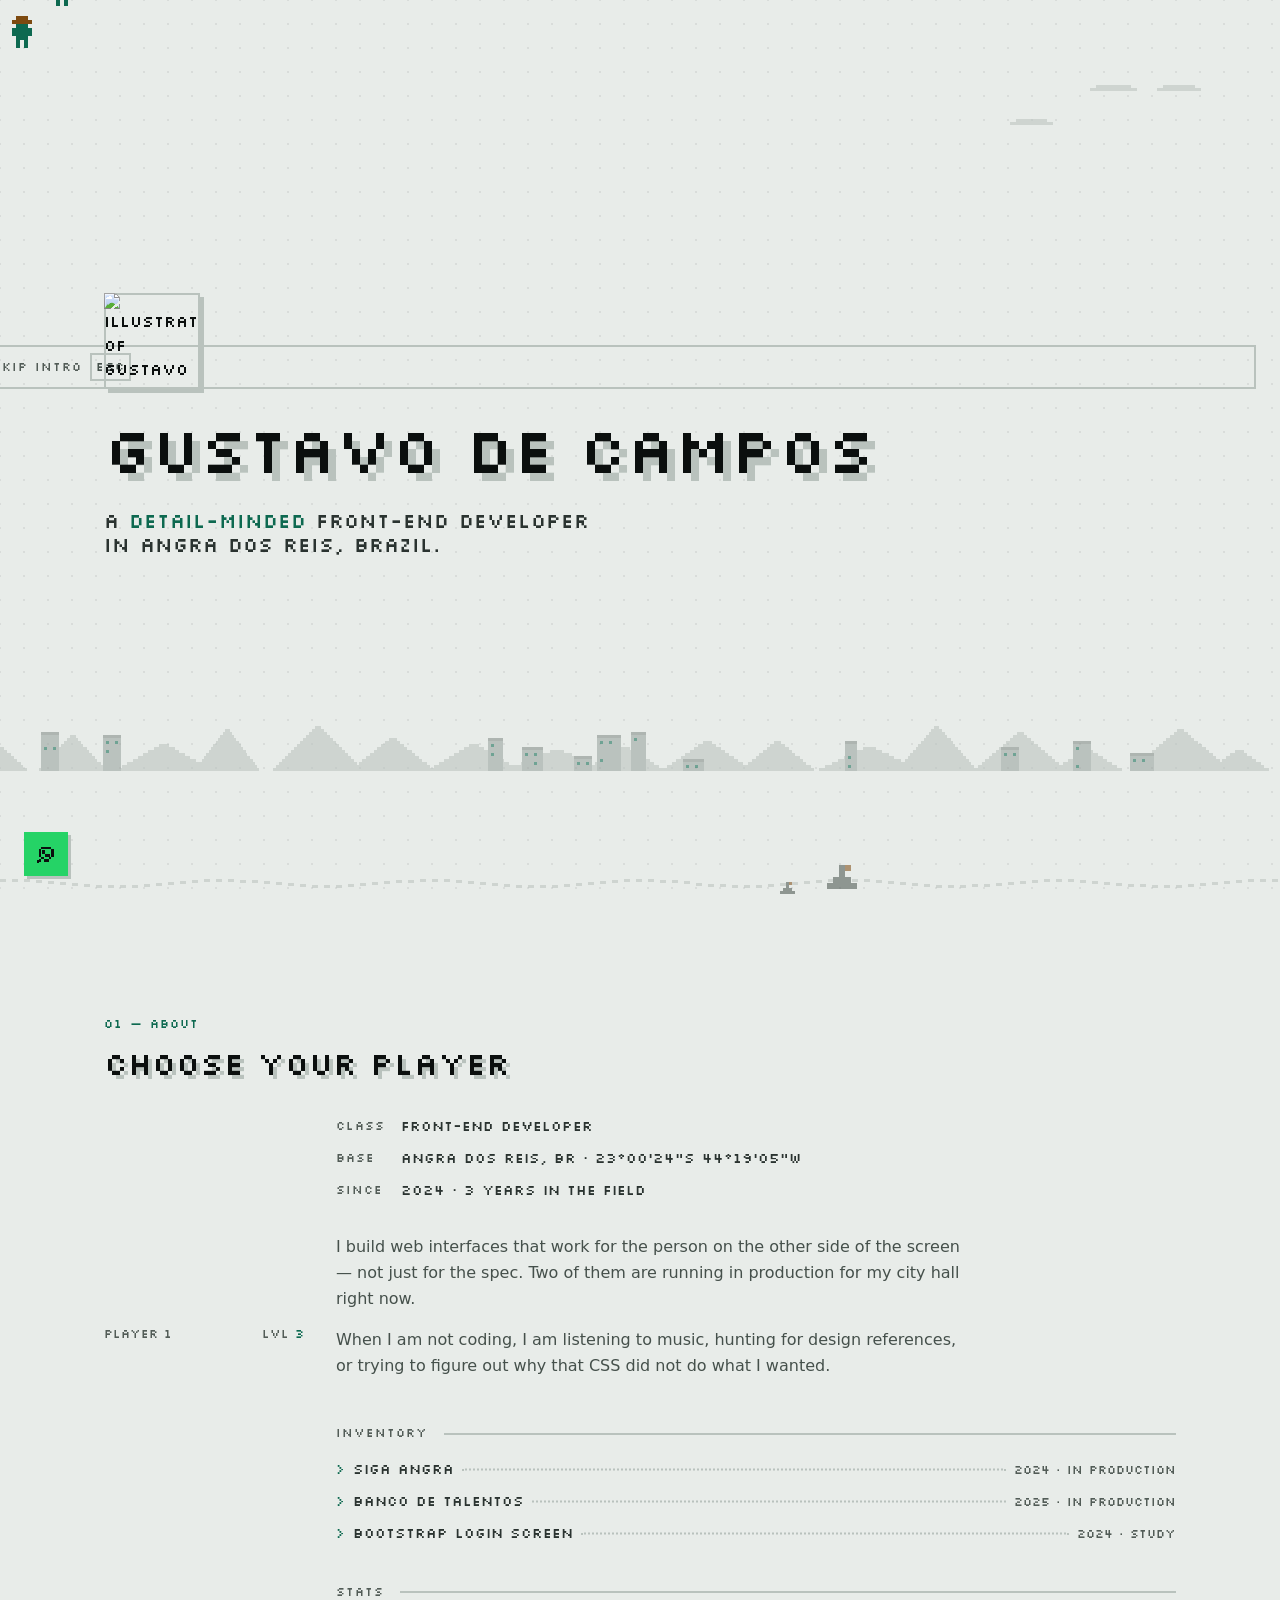
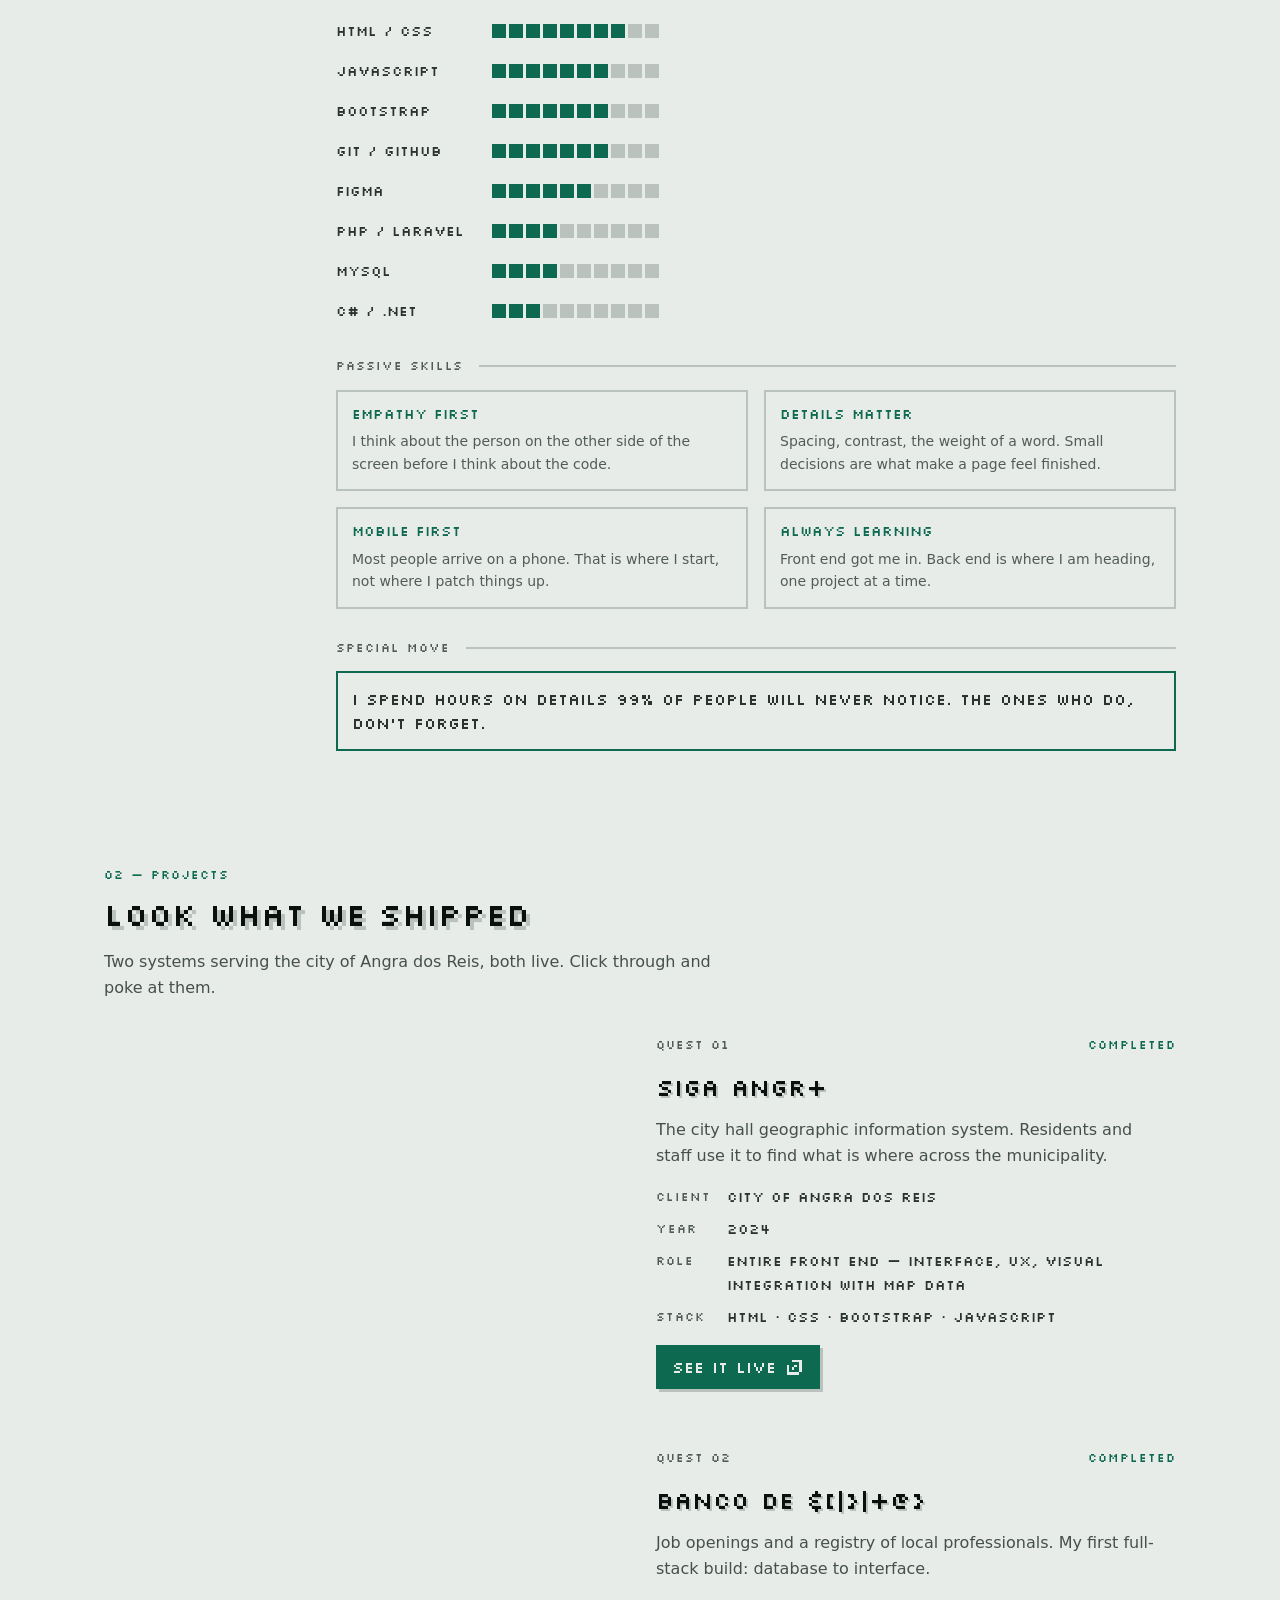
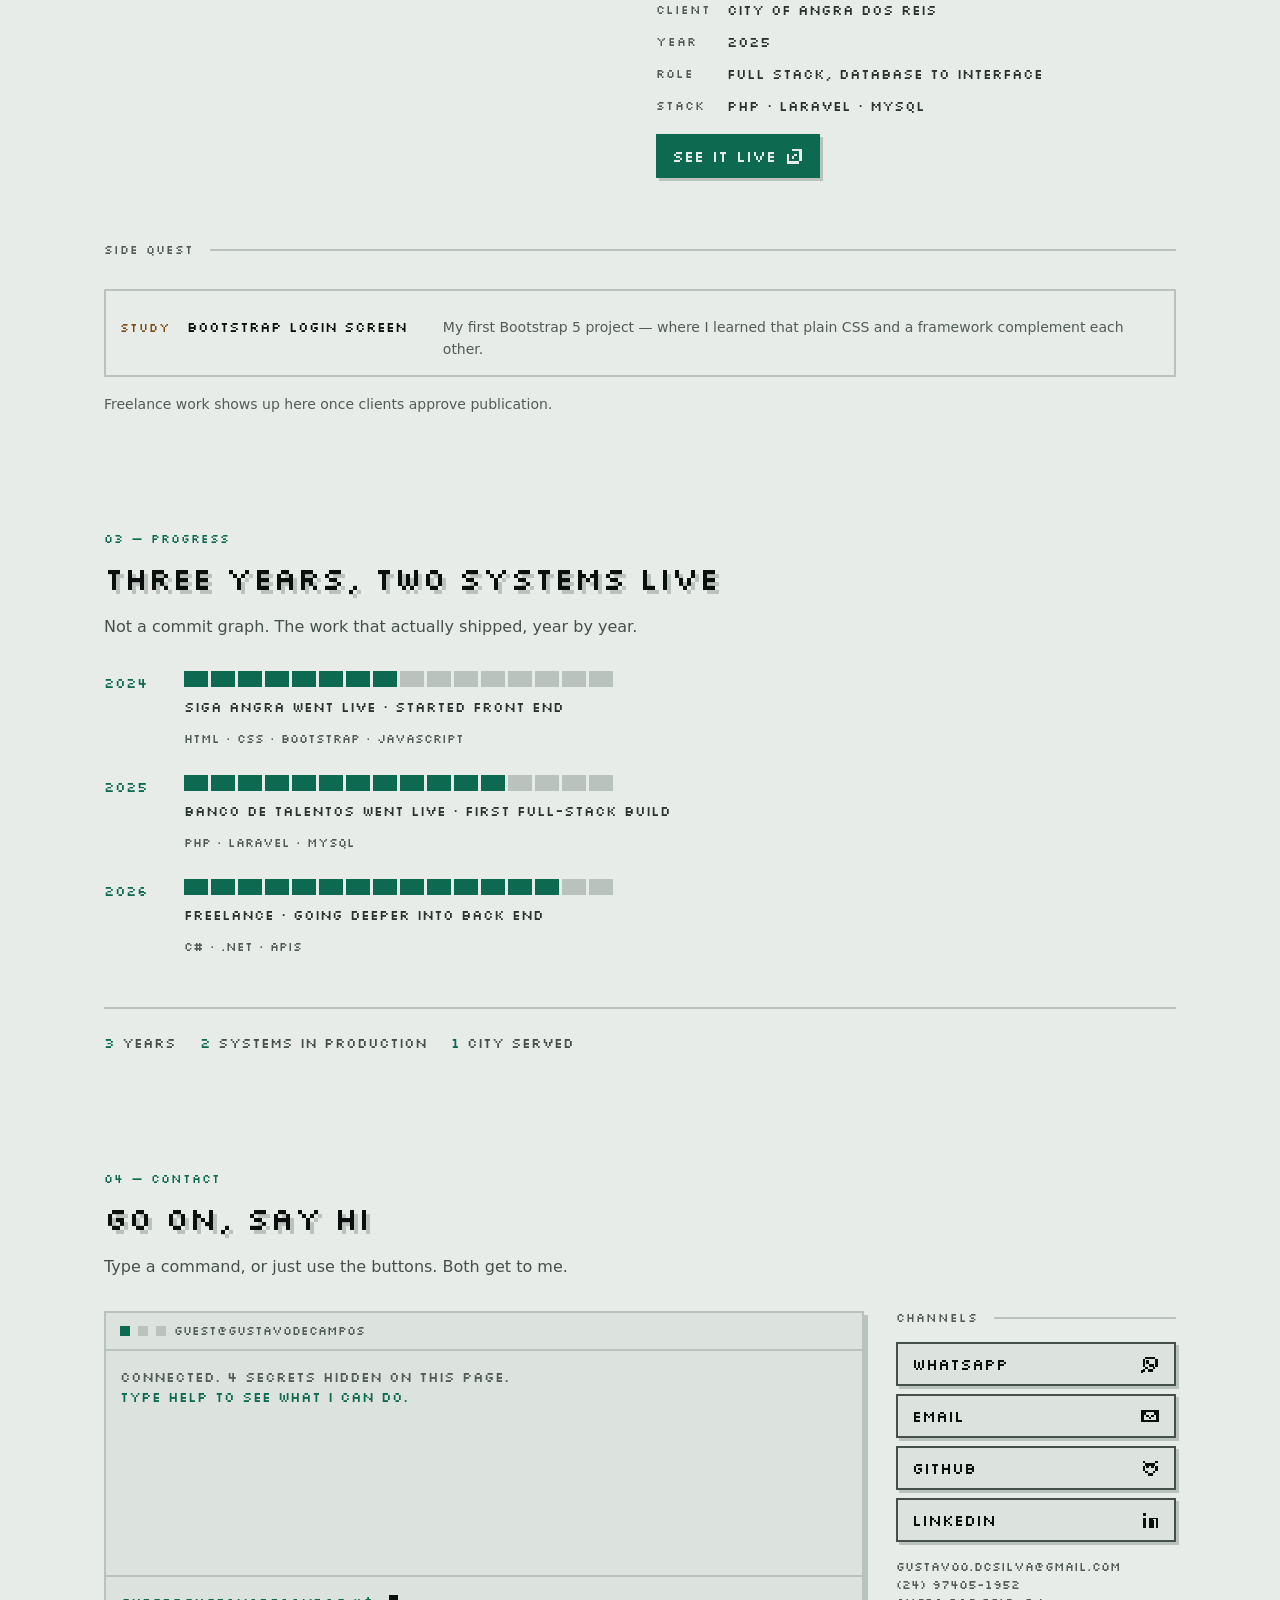
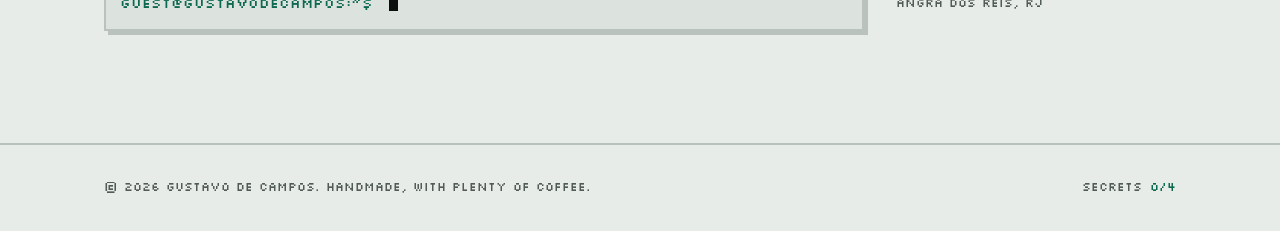
==== commit 64b31ef9: "Add a pixel bay to the hero so it is alive while the visitor reads The hero was static once the intr" ====
--- a/index.html
+++ b/index.html
@@ -521,6 +521,8 @@
   <!-- Camada de jogo: operarios, mascote, HUD. So enfeite:
        o site funciona inteiro sem este arquivo. -->
   <script src="game.js"></script>
+  <!-- Cidade pixel no hero: ambiente puro, o site funciona sem ela -->
+  <script src="city.js"></script>
 </body>
 
 </html>
--- a/style.css
+++ b/style.css
@@ -1758,3 +1758,29 @@
     opacity: 1 !important;
   }
 }
+
+/* ─── CIDADE DO HERO ─────────────────────────────────
+   Angra em pixel no rodapé do hero: morros, prédios que
+   sobem, barcos, nuvens. Fica atrás de tudo e não captura
+   clique. É ambiente, não conteúdo. */
+.city-layer {
+  position: absolute;
+  inset: 0;
+  z-index: 0;
+  pointer-events: none;
+  /* Esmaecida: o nome na tela tem que continuar sendo o foco */
+  opacity: 0.55;
+}
+
+/* O conteúdo do hero fica por cima da cidade */
+.hero-stage,
+.skip-intro {
+  position: relative;
+  z-index: 1;
+}
+
+@media (prefers-reduced-motion: reduce) {
+  .city-layer {
+    display: none !important;
+  }
+}
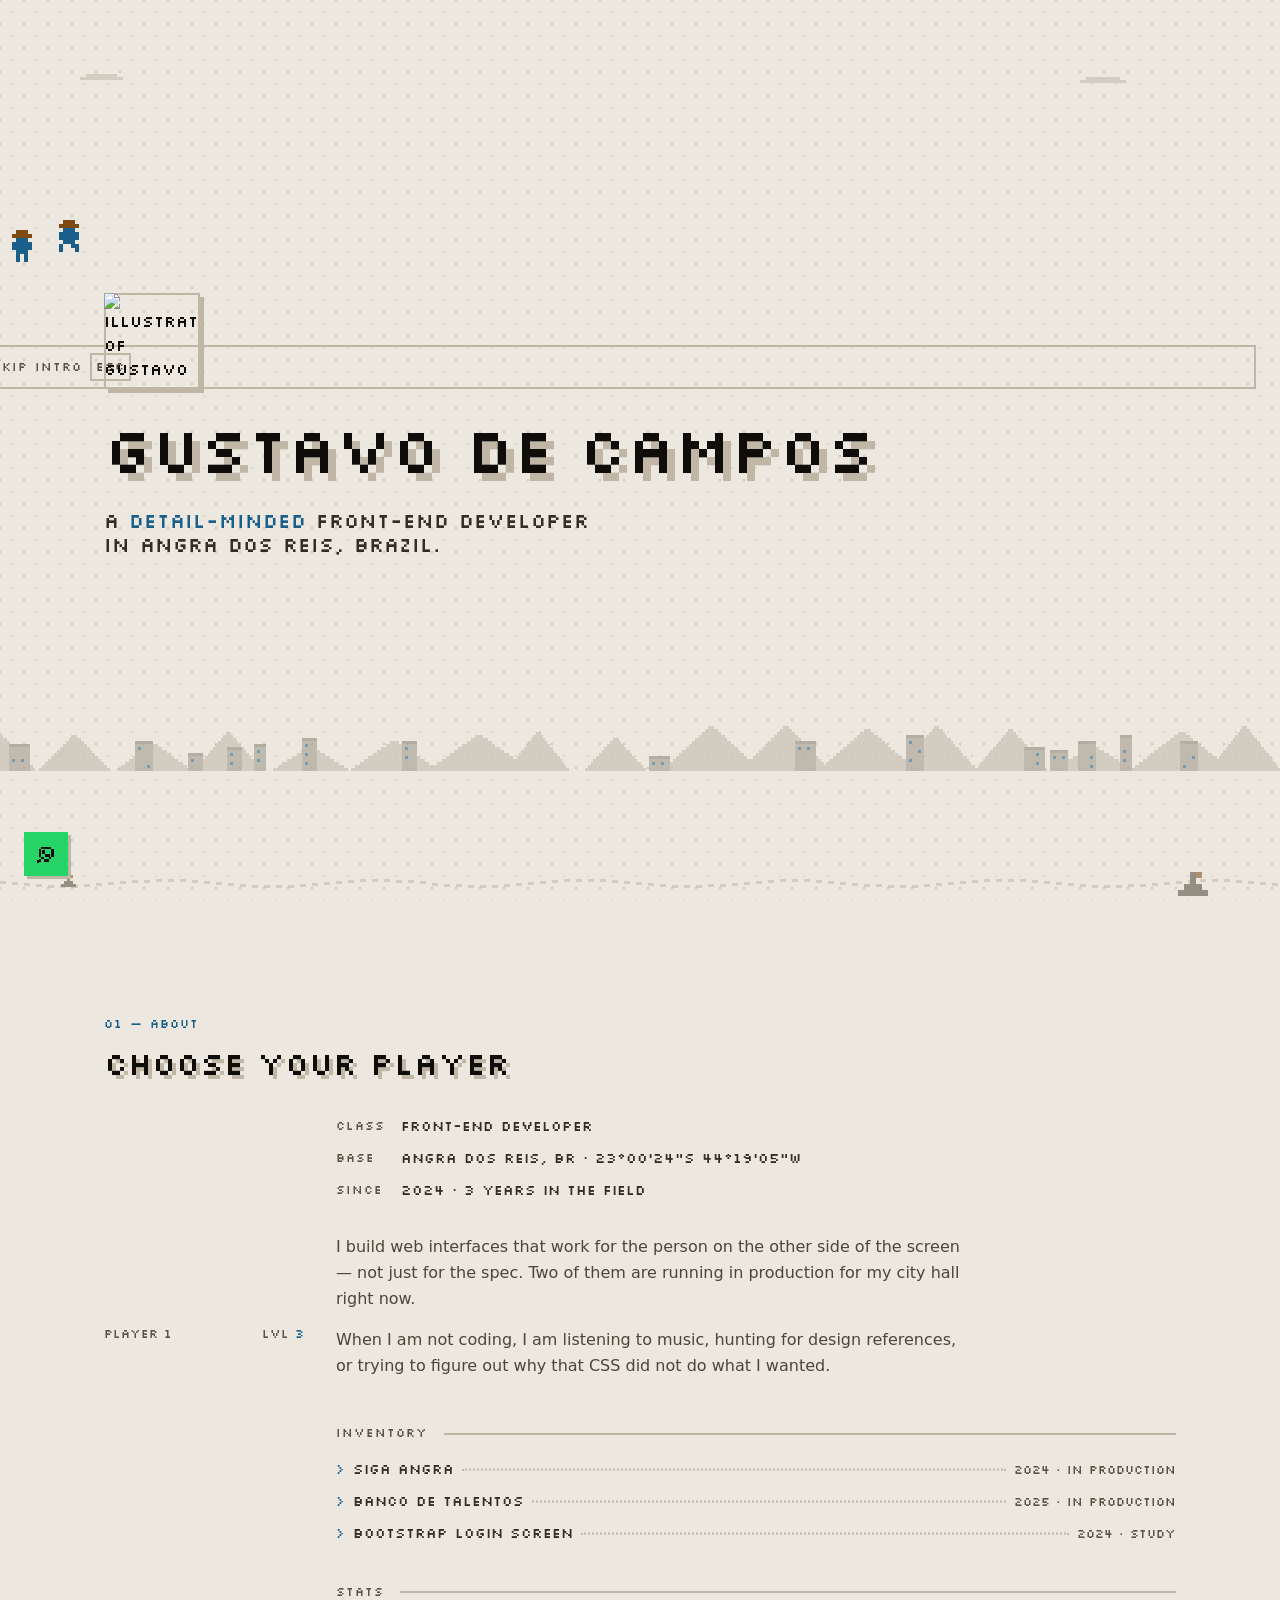
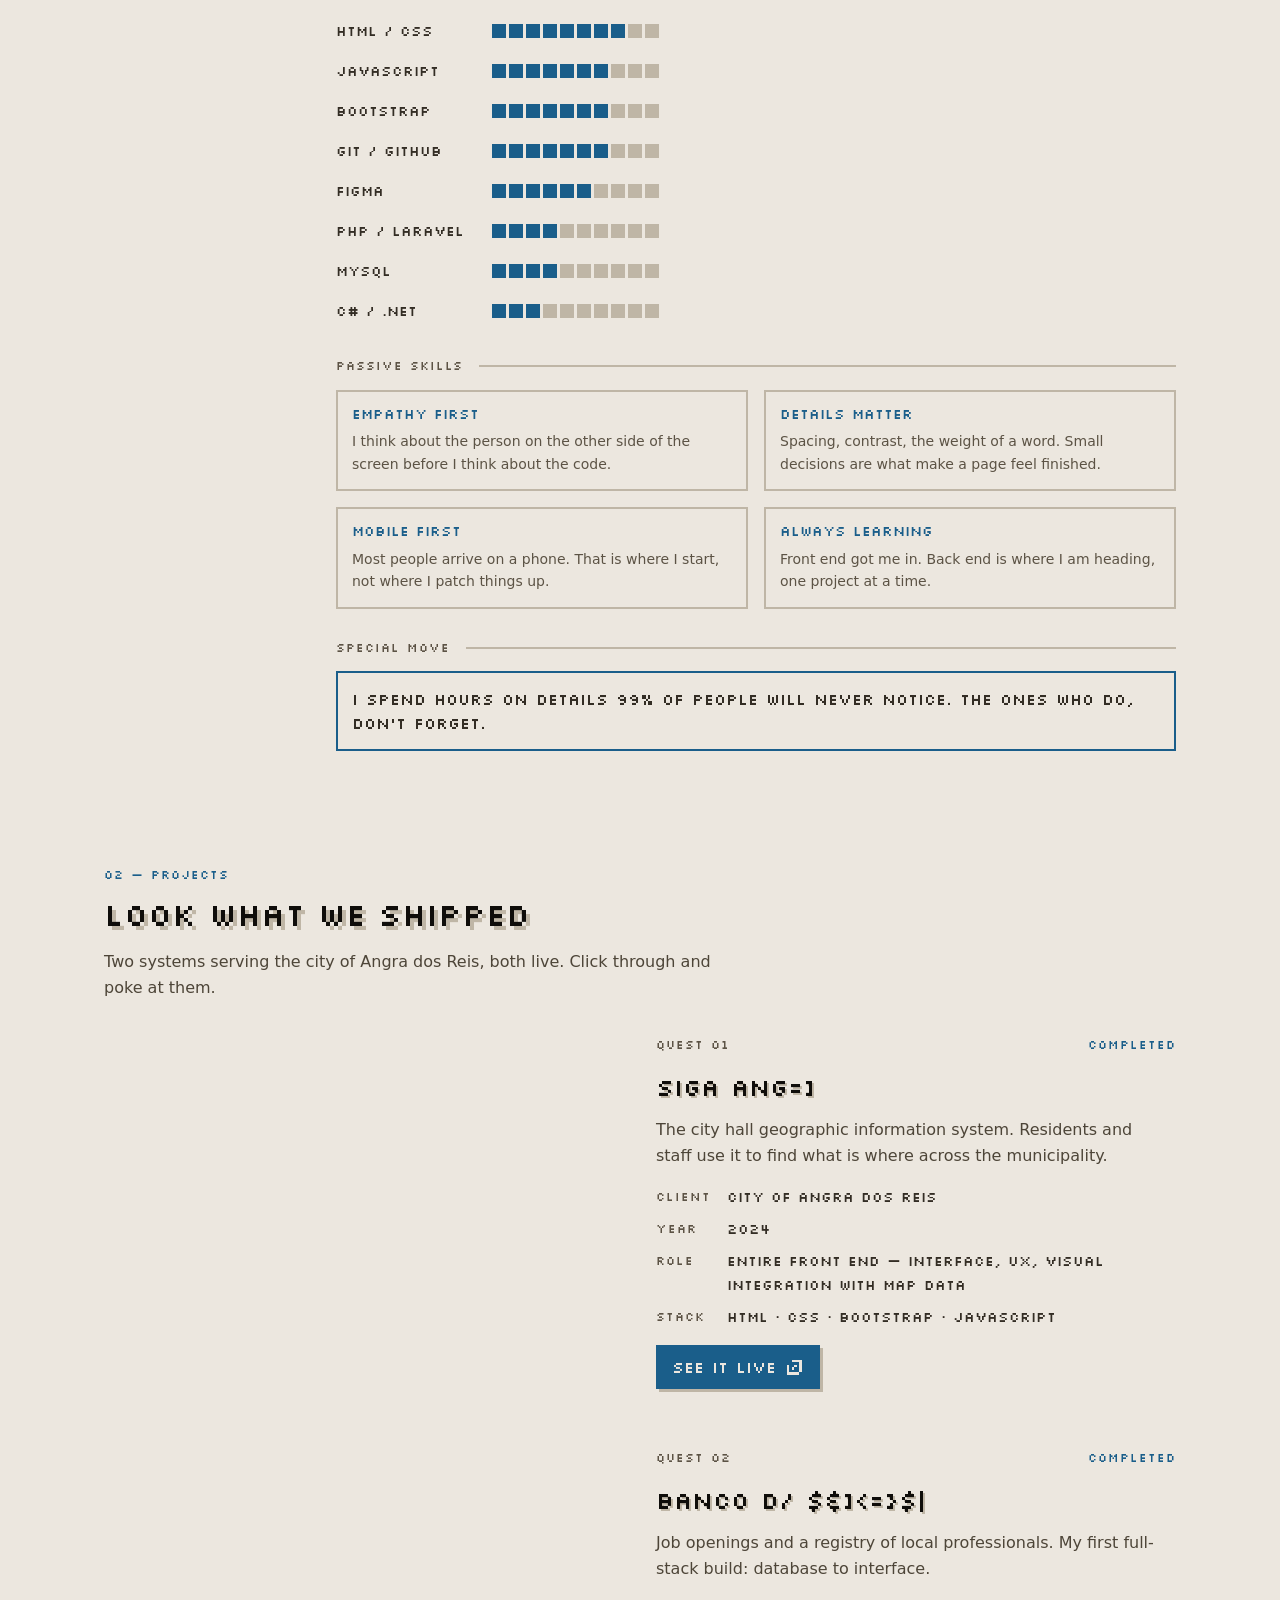
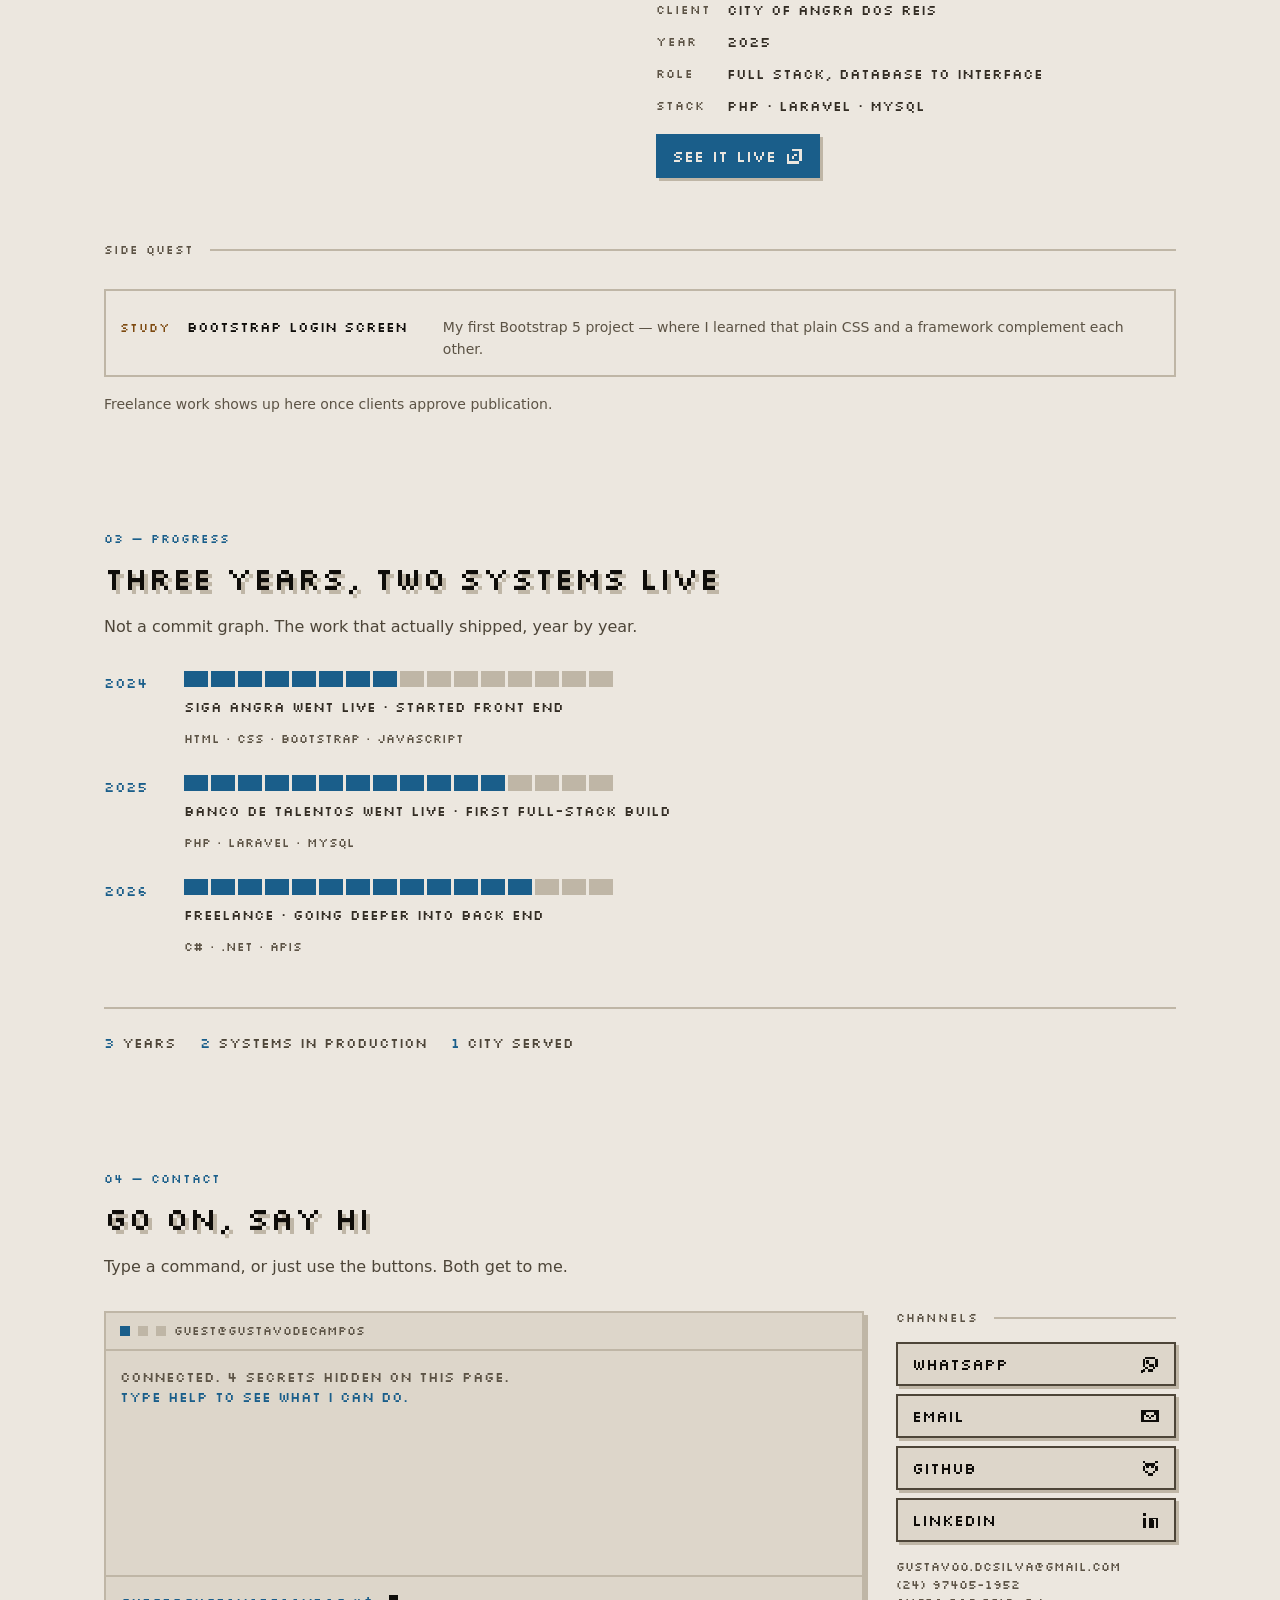
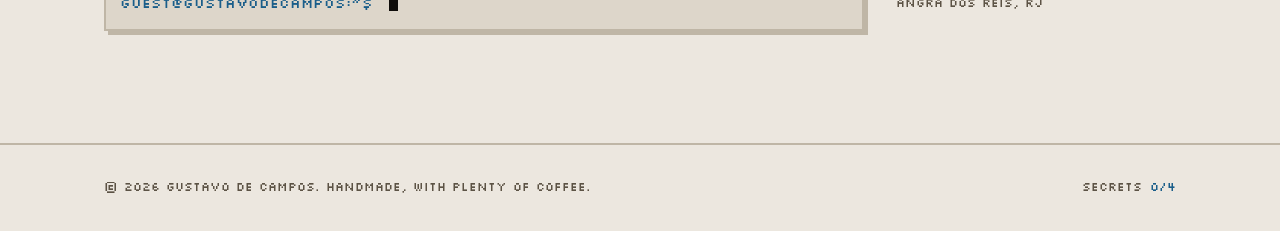
==== commit afe72d58: "Replace the turquoise accent with ice blue and darken the background The previous repalette fixed th" ====
--- a/index.html
+++ b/index.html
@@ -5,10 +5,10 @@
   <meta charset="UTF-8" />
   <meta name="viewport" content="width=device-width, initial-scale=1.0" />
   <!-- Textos em inglês (idioma padrão); i18n/*.js troca tudo que tem data-i18n* -->
-  <title data-i18n="meta.title">Gustavo de Campos — Front-End Developer</title>
+  <title data-i18n="meta.title">Gustavo de Campos — Full Stack Developer</title>
   <meta name="description" data-i18n-attr="content:meta.description"
-    content="Gustavo de Campos is a front-end developer in Angra dos Reis, Brazil, building responsive, accessible web interfaces with care for the details." />
-  <meta property="og:title" data-i18n-attr="content:meta.title" content="Gustavo de Campos — Front-End Developer" />
+    content="Gustavo de Campos is a full stack developer in Angra dos Reis, Brazil, building responsive, accessible web interfaces with care for the details." />
+  <meta property="og:title" data-i18n-attr="content:meta.title" content="Gustavo de Campos — Full Stack Developer" />
   <meta property="og:description" data-i18n-attr="content:meta.ogDescription" content="Responsive, accessible web interfaces, built with care for the details." />
   <meta property="og:type" content="website" />
   <meta property="og:locale" data-i18n-attr="content:meta.locale" content="en_US" />
@@ -137,7 +137,7 @@
 
     <!-- ─── HERO ─────────────────────────────────────── -->
     <!-- data-phase: loading > celebrate > idle. O JS avança; sem .motion nasce idle. -->
-    <section class="hero dots" id="inicio" data-phase="loading" aria-labelledby="hero-title">
+    <section class="hero" id="inicio" data-phase="loading" aria-labelledby="hero-title">
       <button class="skip-intro" id="skipIntro" type="button">
         <span data-i18n="hero.skip">Skip intro</span><kbd>Esc</kbd>
       </button>
@@ -152,7 +152,7 @@
           <span data-letters aria-hidden="true">Gustavo de Campos</span>
         </h1>
 
-        <p class="hero-role" data-i18n-html="hero.role">A <em>detail-minded</em> front-end developer in Angra dos Reis, Brazil.</p>
+        <p class="hero-role" data-i18n-html="hero.role">A <em>detail-minded</em> full stack developer in Angra dos Reis, Brazil.</p>
         <p class="hero-note" data-i18n="hero.note">I spend hours on details 99% of people will never notice. The ones who do, don&rsquo;t forget.</p>
 
         <ul class="hero-links">
@@ -188,7 +188,7 @@
           <div class="player-body">
             <dl class="player-id">
               <dt data-i18n="about.class">Class</dt>
-              <dd data-i18n="about.classValue">Front-End Developer</dd>
+              <dd data-i18n="about.classValue">Full Stack Developer</dd>
               <dt data-i18n="about.loc">Base</dt>
               <dd>Angra dos Reis, BR &middot; <span>23&deg;00'24"S 44&deg;19'05"W</span></dd>
               <dt data-i18n="about.since">Since</dt>
--- a/style.css
+++ b/style.css
@@ -12,34 +12,36 @@
 /* ─── TOKENS ─────────────────────────────────────── */
 :root,
 [data-theme="dark"] {
-  --bg: #0b0f0e;
-  --bg-2: #121814;
-  --ink: #e8ece9;
-  --ink-2: #ccd3cf;
-  --ink-3: #a8b2ad;
-  --muted: #7d8884;
-  --shadow: #26302c;
-  --accent: #2fd4a7;
-  --accent-rgb: 47, 212, 167;
-  --accent-2: #f2a43c;
-  --dot: rgba(232, 236, 233, 0.06);
+  --bg: #0c0b09;
+  --bg-2: #141210;
+  --ink: #ece7df;
+  --ink-2: #d2cbc0;
+  --ink-3: #aba396;
+  --muted: #8c8376;
+  --shadow: #332d24;
+  --accent: #6fb8e8;
+  --accent-rgb: 111, 184, 232;
+  --accent-2: #e8a33d;
+  --dot: rgba(236, 231, 223, 0.12);
+  --dot-2: rgba(236, 231, 223, 0.06);
   color-scheme: dark;
 }
 
 /* Verde-mar puro falha AA sobre fundo claro (4.02:1).
    Escurecido até 5.07:1 em --bg-2. Mesma família, contraste honesto. */
 [data-theme="light"] {
-  --bg: #e8ece9;
-  --bg-2: #dce2de;
-  --ink: #0b0f0e;
-  --ink-2: #2a3330;
-  --ink-3: #45504b;
-  --muted: #525c57;
-  --shadow: #b9c2bd;
-  --accent: #0d6950;
-  --accent-rgb: 13, 105, 80;
+  --bg: #ece7df;
+  --bg-2: #ddd6ca;
+  --ink: #0f0d0a;
+  --ink-2: #332d24;
+  --ink-3: #4d4538;
+  --muted: #5c5345;
+  --shadow: #bfb6a6;
+  --accent: #1a5e8a;
+  --accent-rgb: 26, 94, 138;
   --accent-2: #7d4a10;
-  --dot: rgba(11, 15, 14, 0.07);
+  --dot: rgba(15, 13, 10, 0.14);
+  --dot-2: rgba(15, 13, 10, 0.07);
   color-scheme: light;
 }
 
@@ -218,15 +220,43 @@
   position: relative;
 }
 
+body::before {
+  content: "";
+  position: fixed;
+  inset: 0;
+  z-index: 0;
+  pointer-events: none;
+  background-image:
+    radial-gradient(var(--dot) 1px, transparent 1.5px),
+    radial-gradient(var(--dot-2) 1px, transparent 1.5px);
+  background-size: 24px 24px, 24px 24px;
+  background-position: 12px 12px, 0 0;
+}
+
+/* Conteudo acima da grade */
+.site-header,
+main,
+.site-footer,
+.mobile-menu {
+  position: relative;
+  z-index: 1;
+}
+
+/* Duas camadas de pontos, como no site de referência: uma mais forte
+   com passo de 24px e outra fraca deslocada, o que dá textura sem virar
+   padrão de xadrez. z-index 0, não -1: atrás do conteúdo, mas à frente
+   do fundo da seção, senão a grade desaparece. */
 .dots::before {
   content: "";
   position: absolute;
   inset: 0;
-  z-index: -1;
+  z-index: 0;
   pointer-events: none;
-  background-image: radial-gradient(var(--dot) 1px, transparent 1.5px);
-  background-size: 24px 24px;
-  background-position: 12px 12px;
+  background-image:
+    radial-gradient(var(--dot) 1px, transparent 1.5px),
+    radial-gradient(var(--dot-2) 1px, transparent 1.5px);
+  background-size: 24px 24px, 24px 24px;
+  background-position: 12px 12px, 0 0;
 }
 
 /* Moldura: inset, nunca border */
@@ -777,7 +807,7 @@
   /* Verde do WhatsApp, fora do sistema de tokens de propósito:
      é cor de marca de terceiro, não cor do portfólio. */
   background: #25d366;
-  color: #0b0f0e;
+  color: #0c0b09;
   box-shadow: 3px 3px 0 var(--shadow);
   transition: transform var(--fast) var(--step2), box-shadow var(--fast) var(--step2);
 }
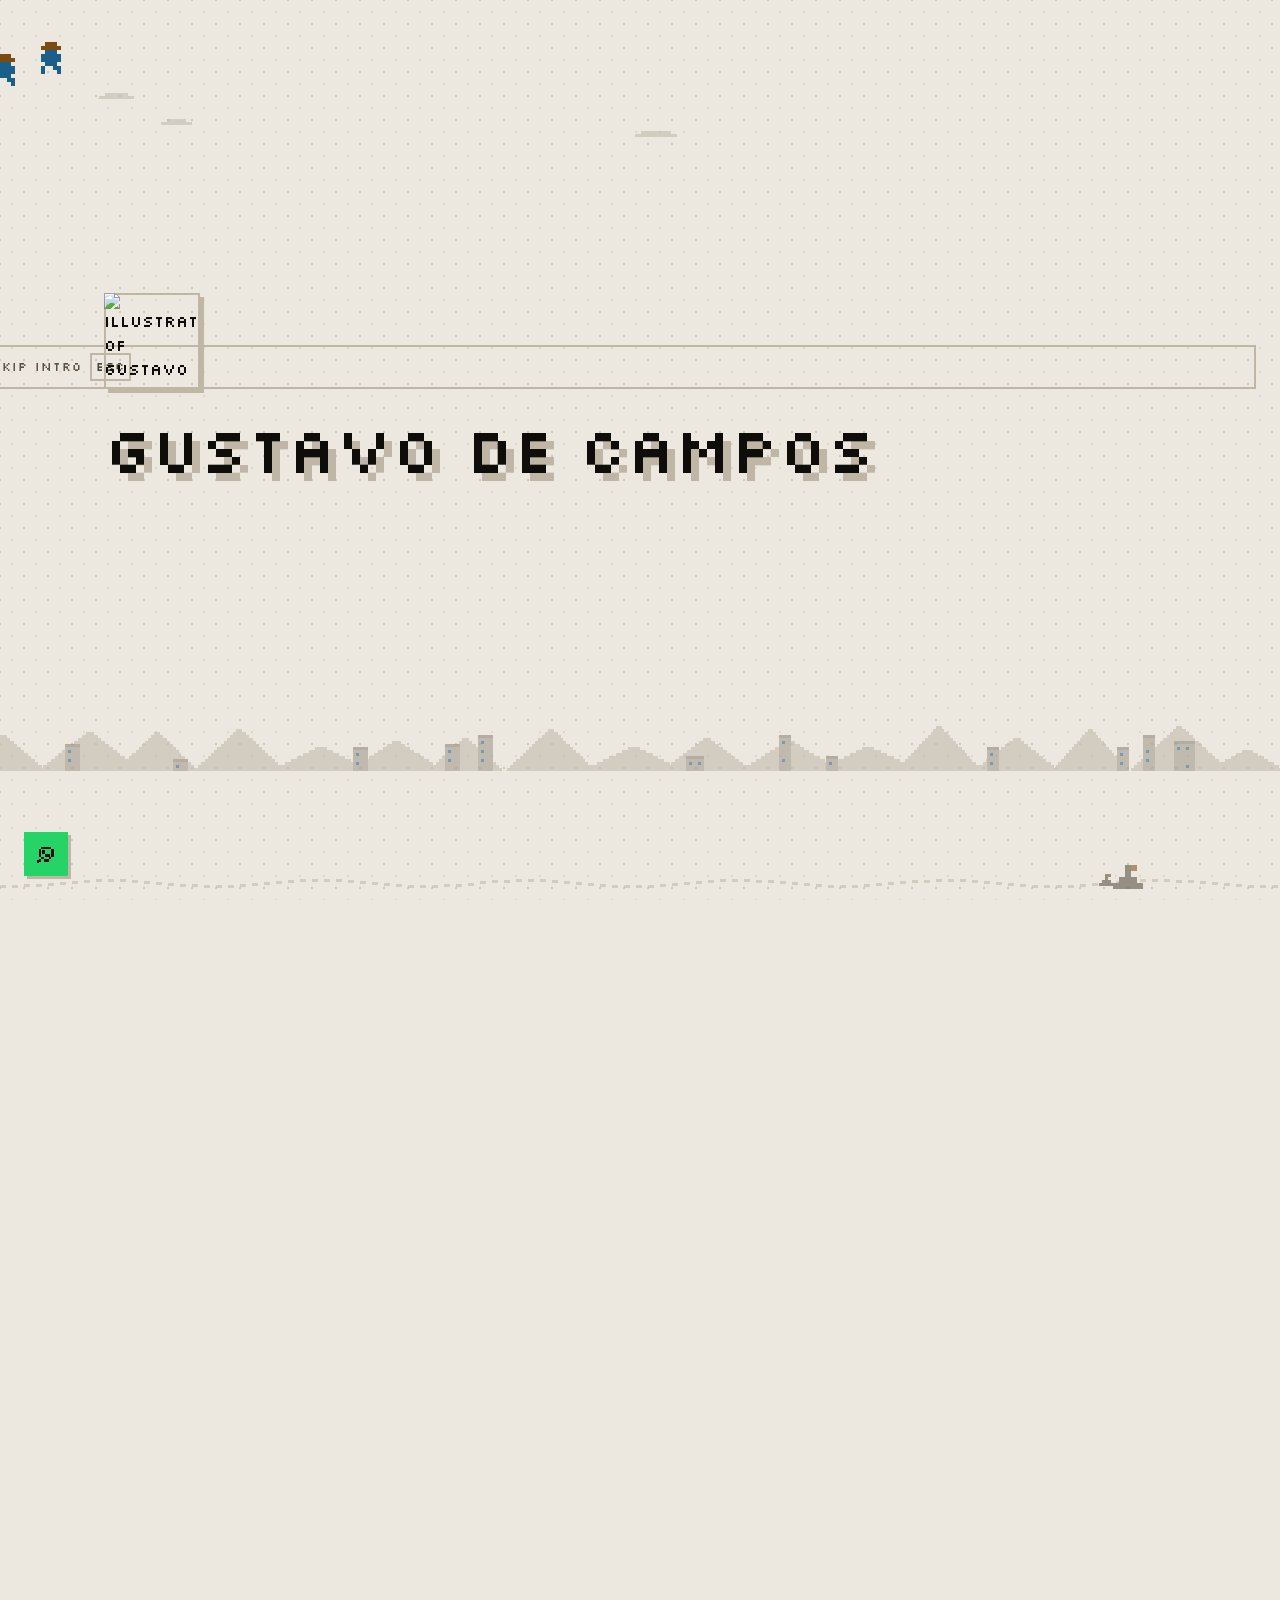
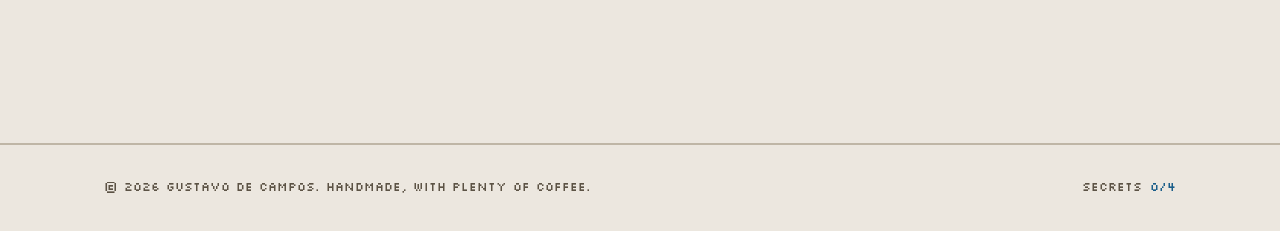
==== commit c0db4e3e: "Merge branch 'homolog' of https://github.com/gustavodecamposs/gustavodecamposs.github.io # Conflicts" ====
--- a/index.html
+++ b/index.html
@@ -46,7 +46,9 @@
   </script>
 
   <link rel="stylesheet" href="style.css" />
-  <link rel="icon" href="./img/icone-portfolio.png" type="image/png" />
+  <link rel="icon" href="./img/favicon.svg" type="image/svg+xml" sizes="any" />
+  <link rel="icon" href="./img/favicon.png" type="image/png" sizes="32x32" />
+  <link rel="apple-touch-icon" href="./img/apple-touch-icon.png" type="image/png" sizes="180x180" />
 </head>
 
 <body>
--- a/style.css
+++ b/style.css
@@ -382,9 +382,16 @@
   transition: opacity 0.16s ease-out, transform 0.22s var(--ease);
 }
 
+/* round-in: o bloco inteiro entra deslizando */
 .motion [data-reveal].is-in {
-  opacity: 1;
-  transform: none;
+  animation: round-in 0.22s cubic-bezier(0.23, 1, 0.32, 1) both;
+}
+
+@keyframes round-in {
+  0% {
+    opacity: 0;
+    transform: translateY(8px);
+  }
 }
 
 /* lay: varredura da esquerda pra direita em 12 degraus. A imagem é
